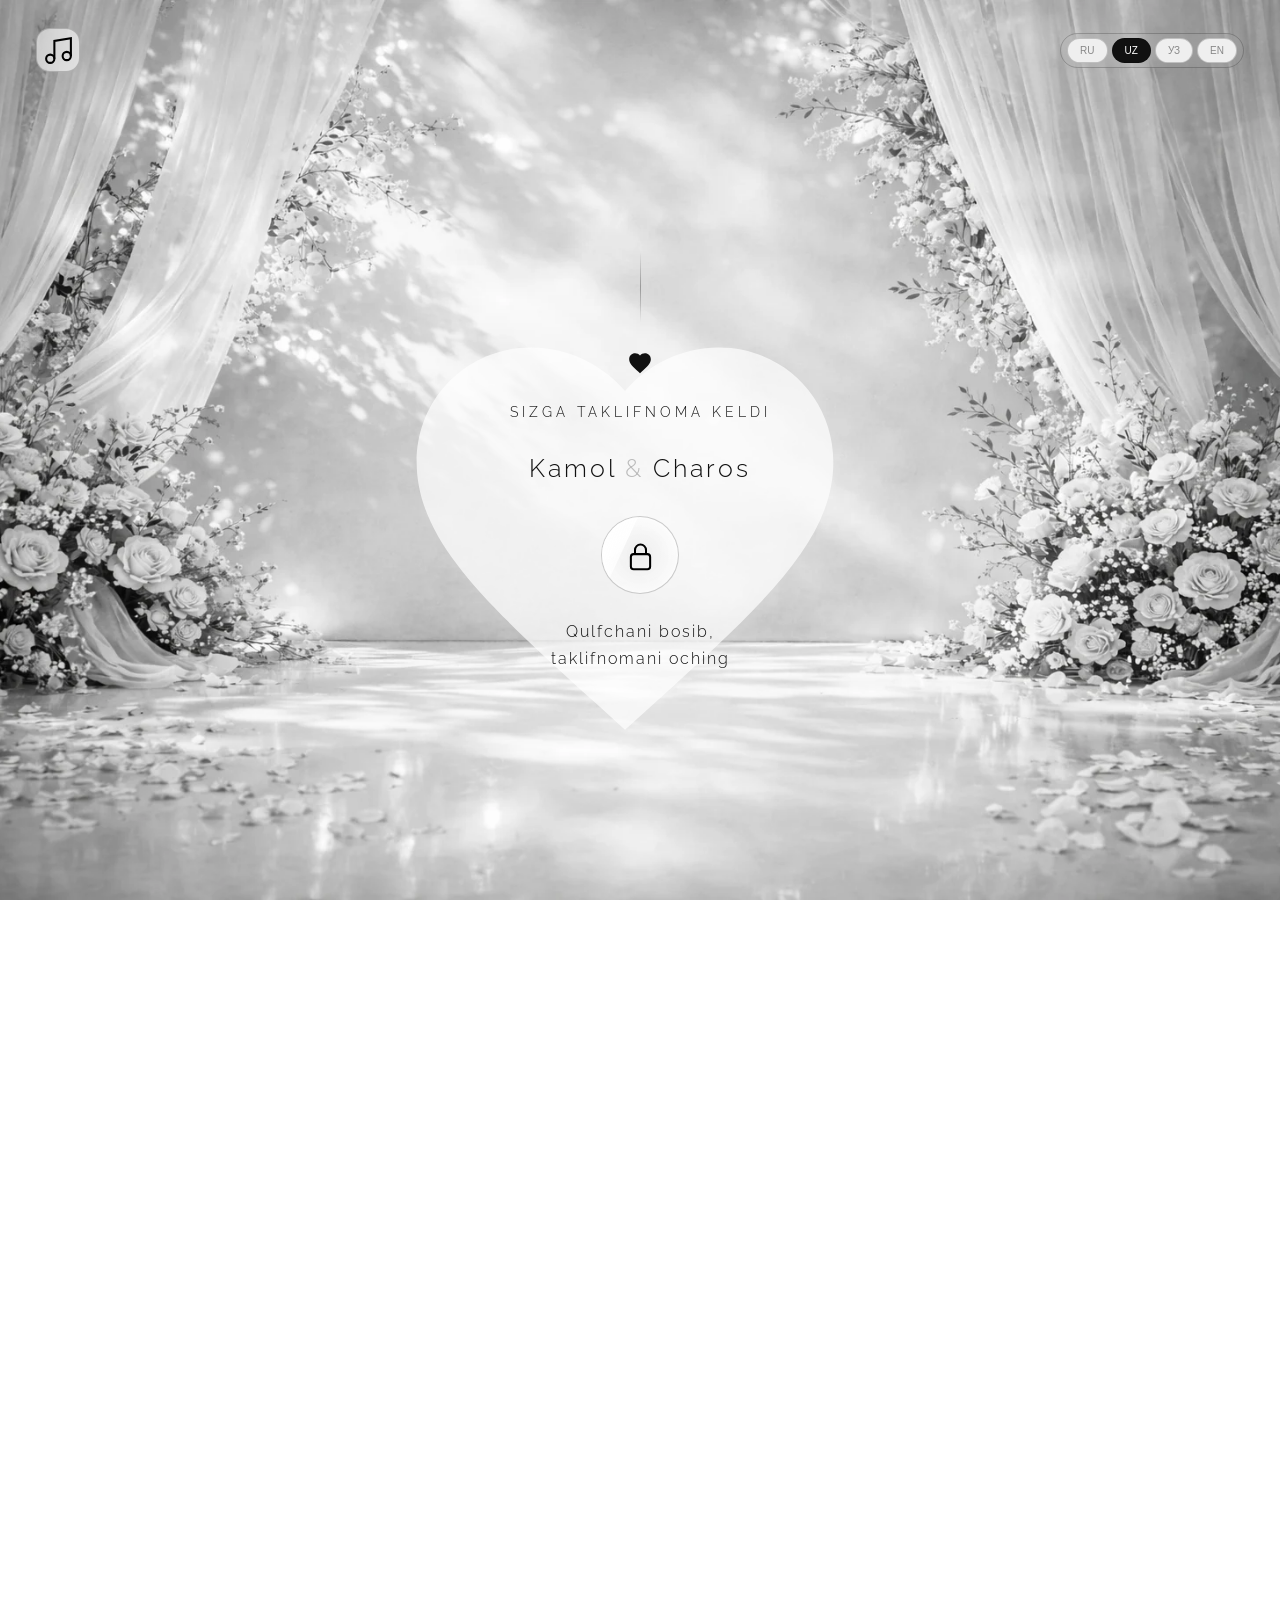
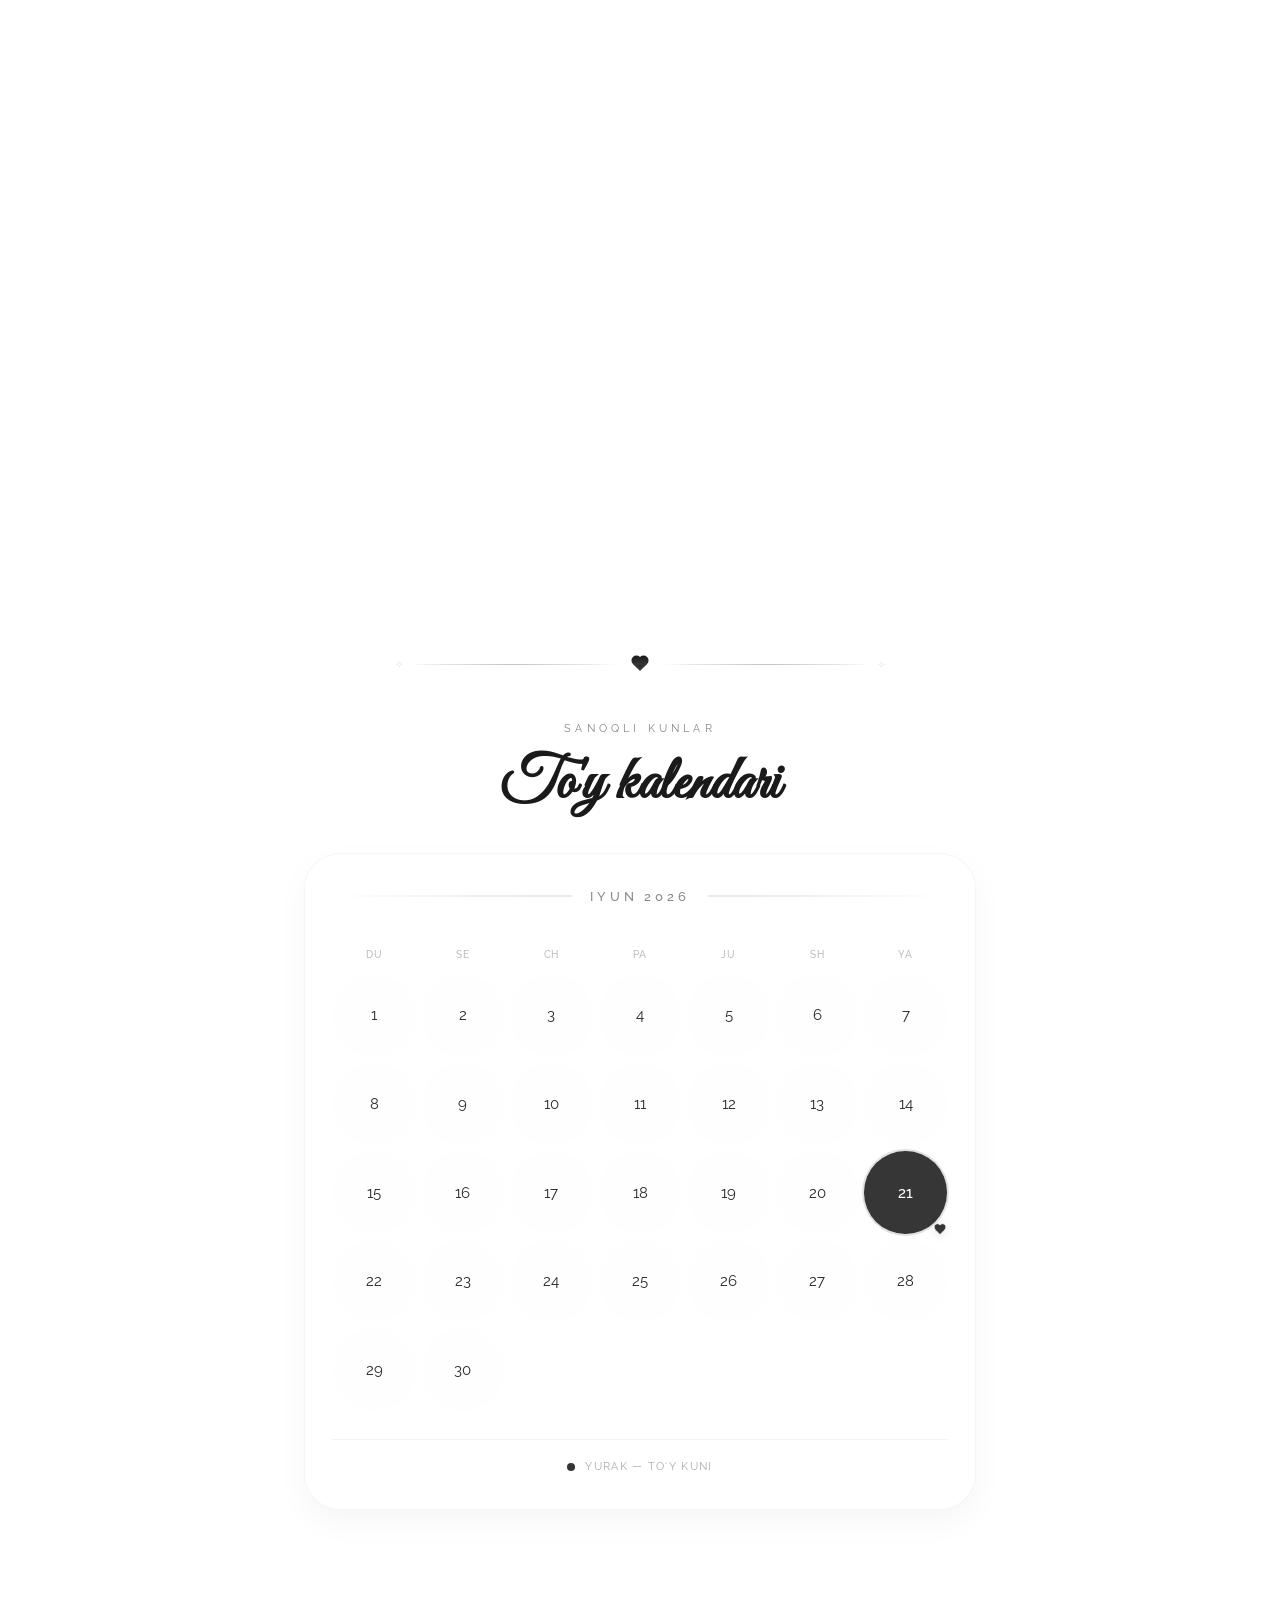
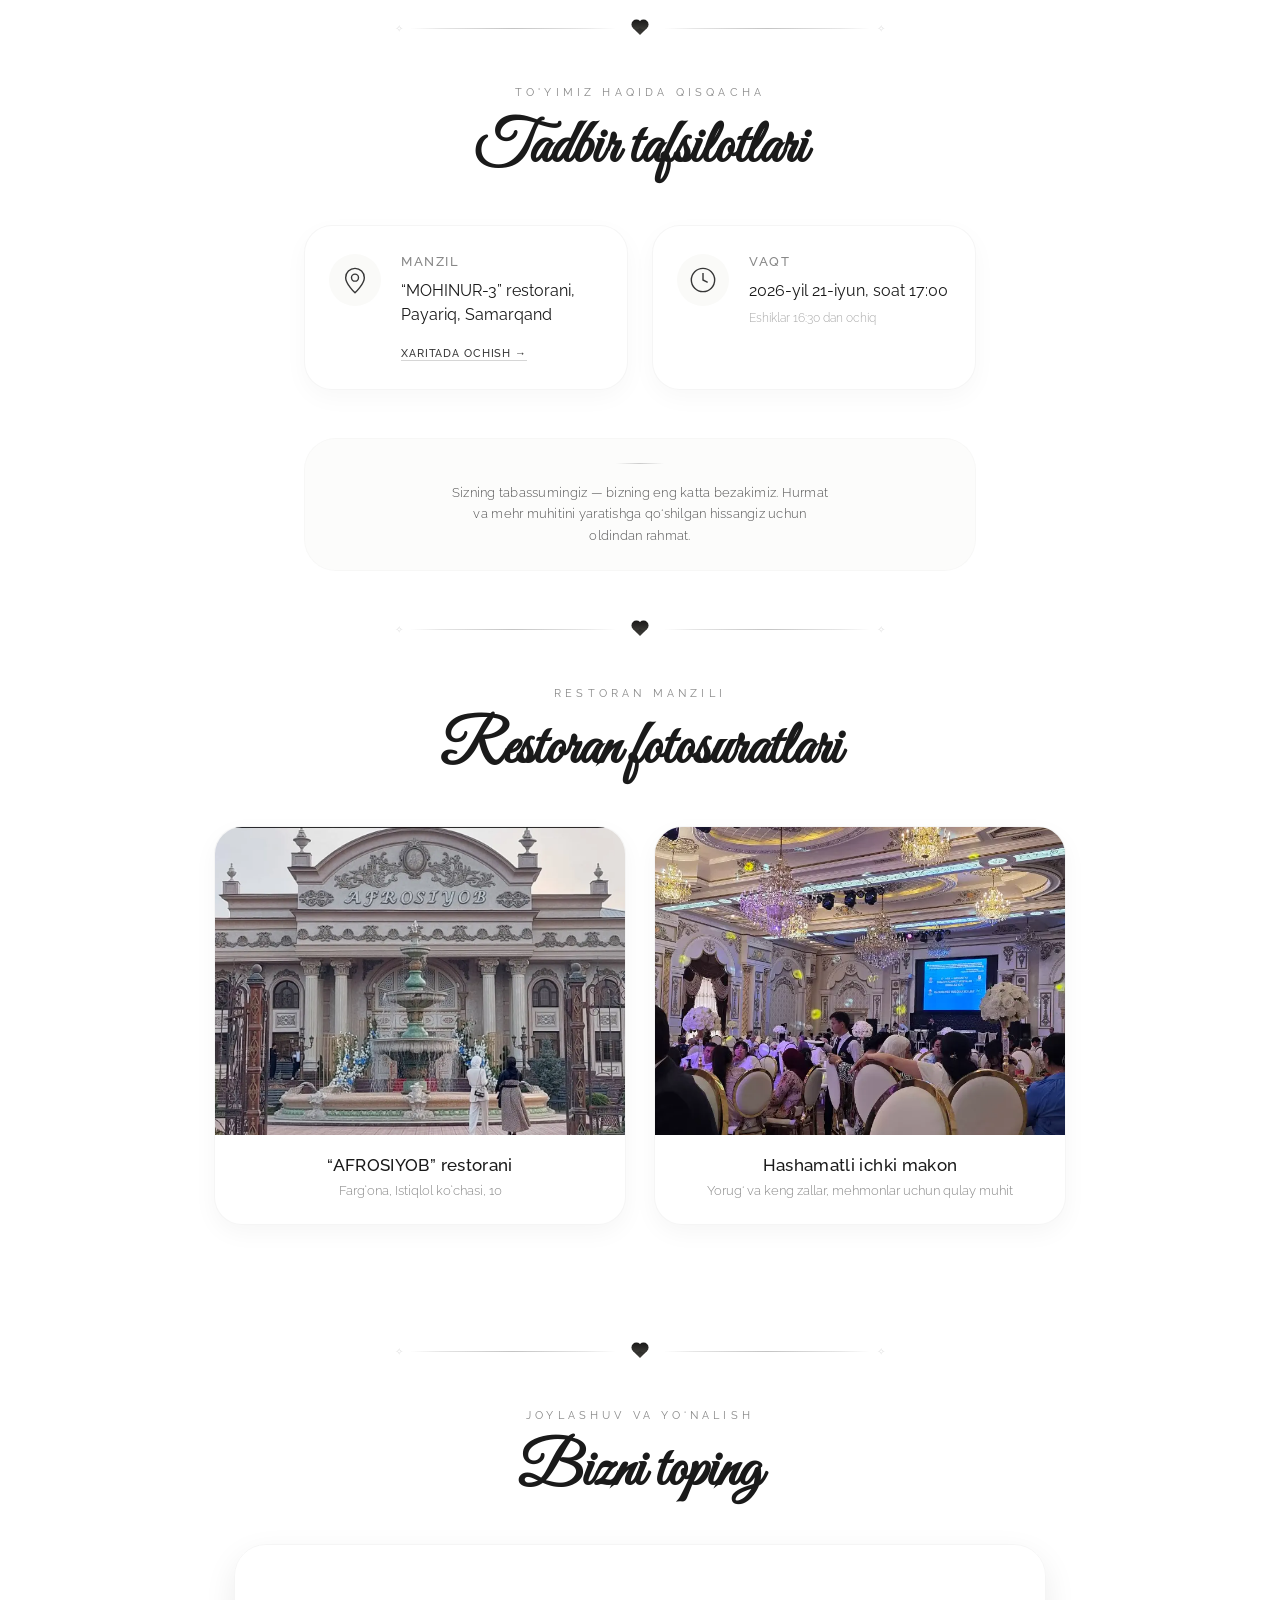
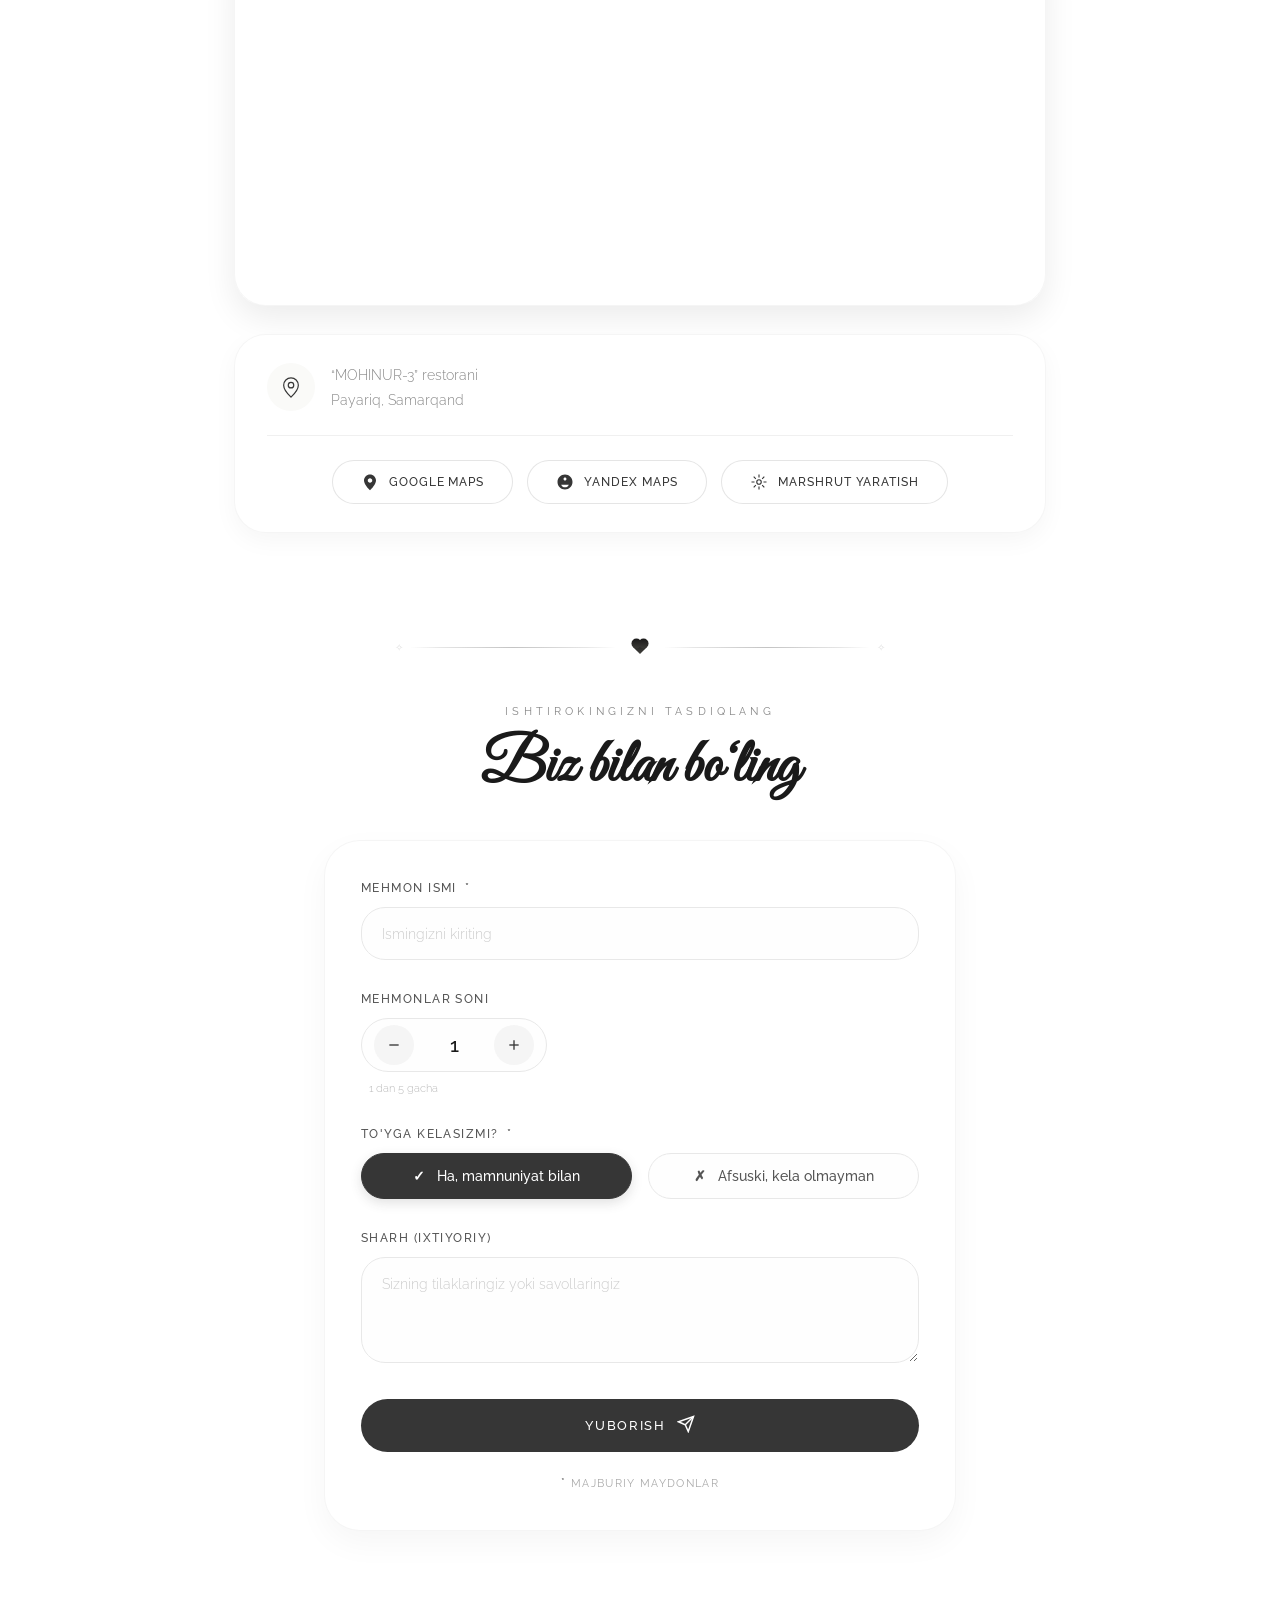
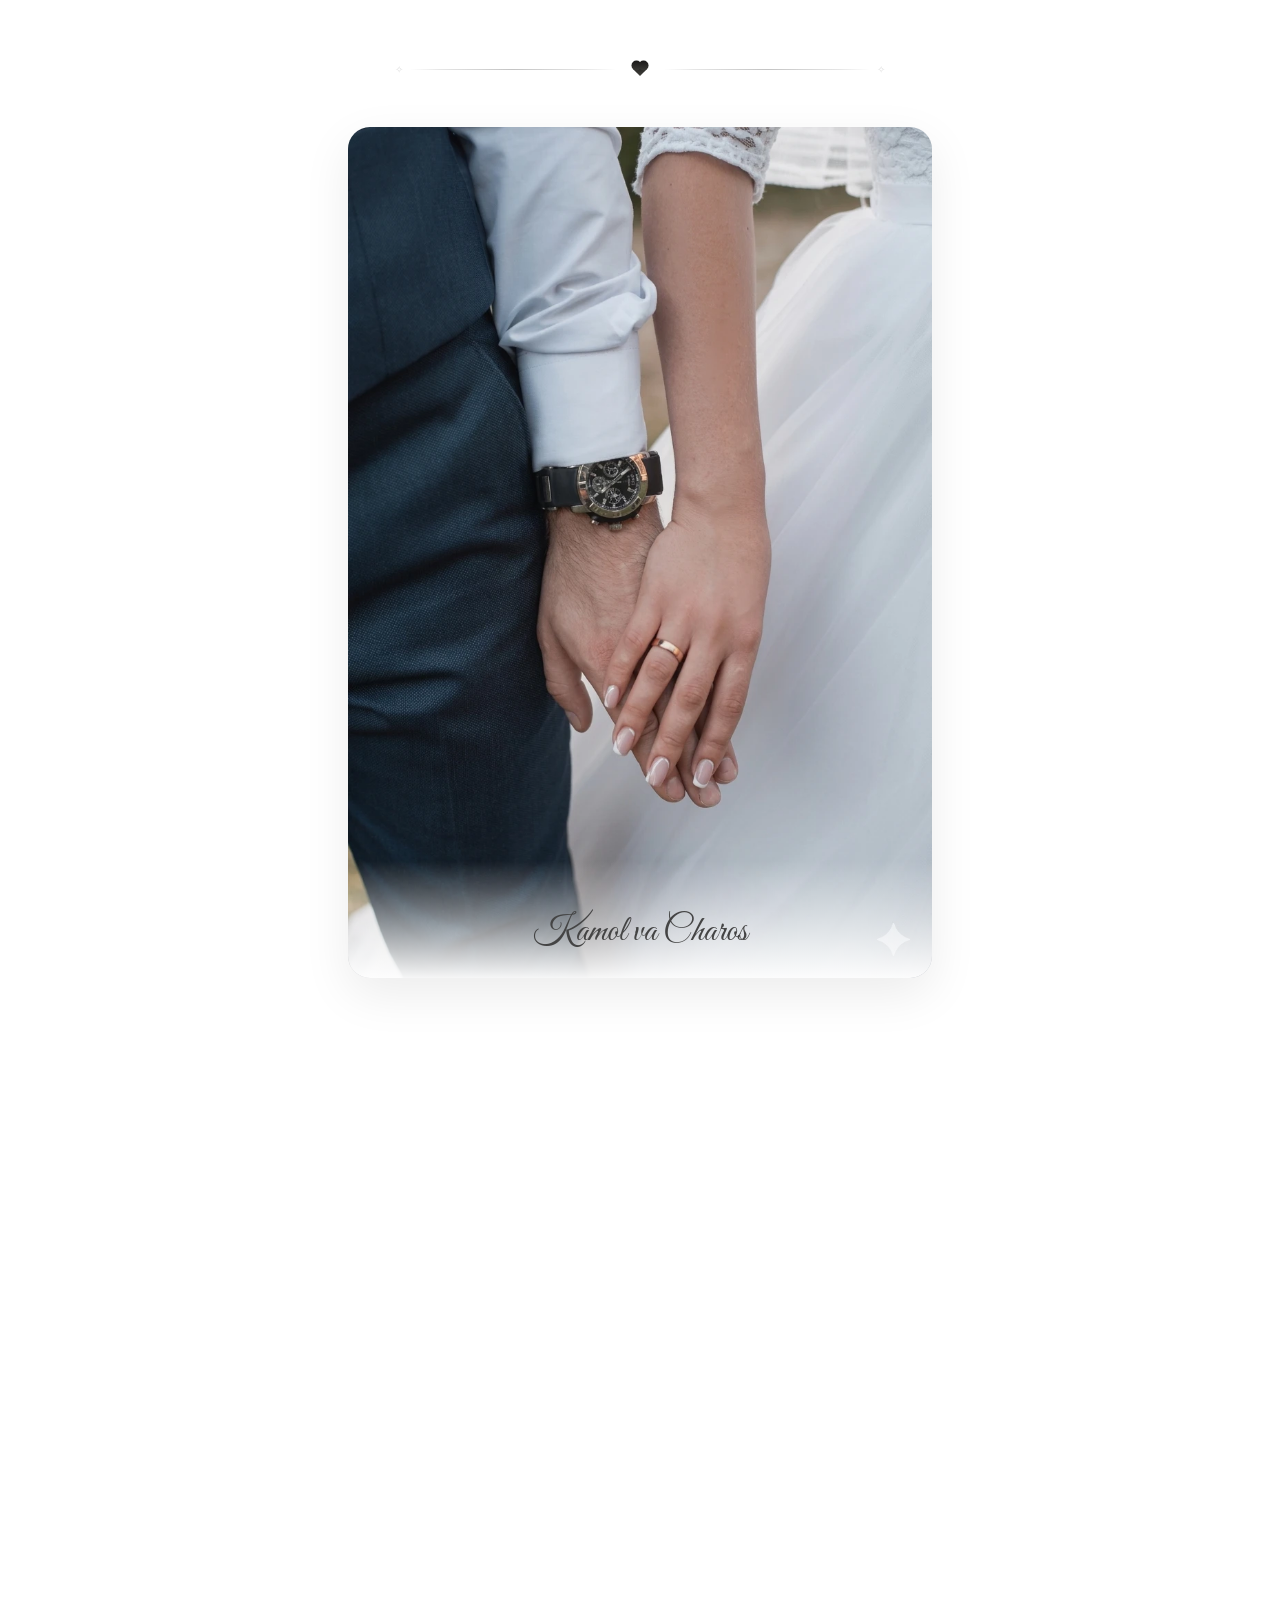
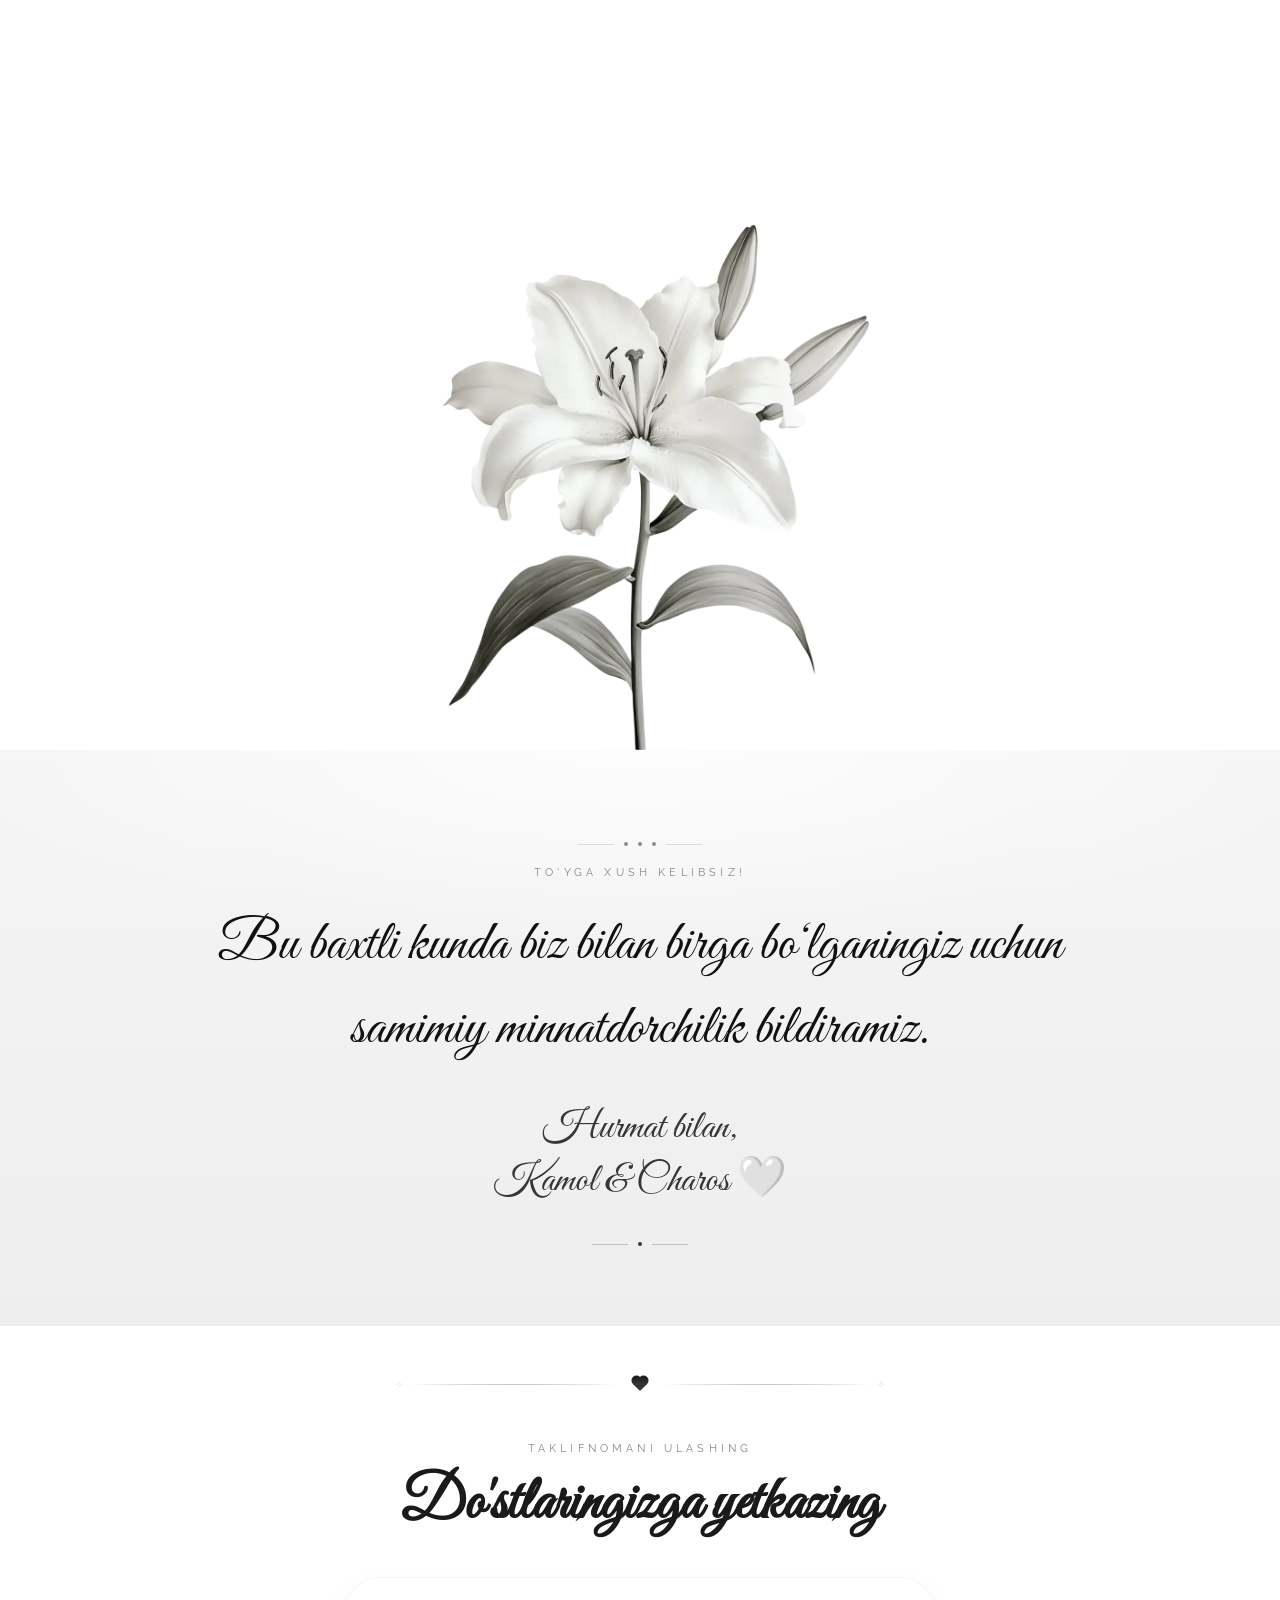
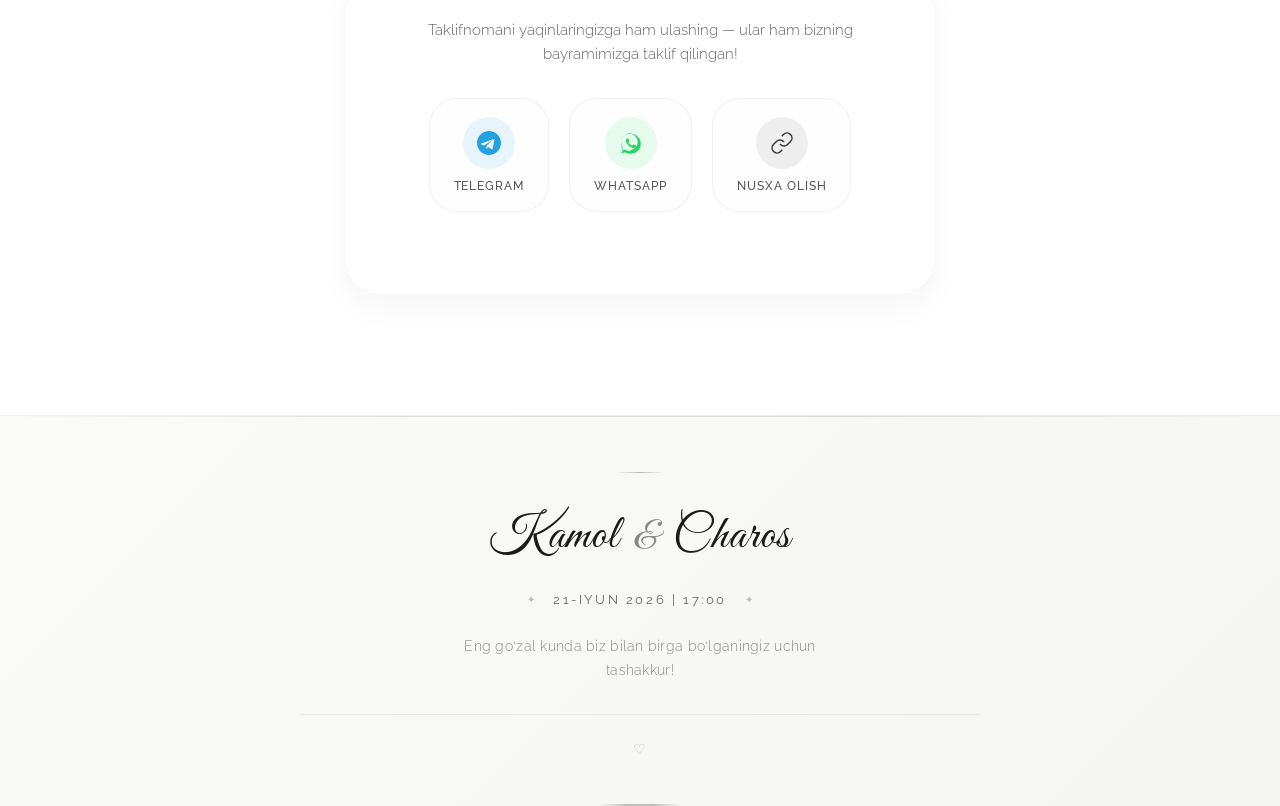
==== momento.uz/wedding/12/index.html @ 809de536 "first commit" ====
<!DOCTYPE html>
<html lang="uz">

<head>
    <meta charset="UTF-8">
    <meta name="viewport" content="width=device-width, initial-scale=1.0">
    <!-- Основные SEO мета-теги -->
    <meta name="description" content="Momento — цифровые приглашения для свадеб, дней рождения, юбилеев и особых событий. Уникальный дизайн, адаптивные шаблоны, поддержка 4 языков.">
    <meta name="keywords" content="цифровые приглашения, свадебные приглашения, день рождения, юбилей, онлайн приглашения">
    <meta name="author" content="Momento">
    <!-- Open Graph (Facebook, VK, Telegram и др.) -->
    <meta property="og:title" content="Kamol & Charos">
    <meta property="og:description" content="Sizning ishtirokingiz — biz uchun eng qadrli sovg‘a">
    <meta property="og:image" content="preview.webp">
    <meta property="og:type" content="website">
    <meta property="og:url" content="https://momento.uz/">
    <meta property="og:locale" content="ru_RU">
    <!-- основной язык страницы -->
    <!-- Альтернативные языки -->
    <meta property="og:locale:alternate" content="en_US">
    <meta property="og:locale:alternate" content="uz_Latn_UZ">
    <meta property="og:locale:alternate" content="uz_Cyrl_UZ">
    <!-- Twitter Card -->
    <meta name="twitter:card" content="summary_large_image">
    <meta name="twitter:title" content="Kamol & Charos">
    <meta name="twitter:description" content="Sizning ishtirokingiz — biz uchun eng qadrli sovg‘a">
    <meta name="twitter:image" content="preview.webp">
    <meta name="twitter:site" content="@Momento">
    <meta name="twitter:creator" content="@Momento">

    <title>Kamol & Charos</title>
    <link rel="icon" type="image/png" href="favicon.webp">

    <!-- PRECONNECT -->
    <link rel="preconnect" href="https://fonts.googleapis.com">
    <link rel="preconnect" href="https://fonts.gstatic.com" crossorigin>

    <!-- GOOGLE FONTS ASYNC -->
    <link href="https://fonts.googleapis.com/css2?family=Great+Vibes&family=Raleway:wght@200;300;400;500&display=swap" rel="stylesheet" media="print" onload="this.media='all'">

    <!-- CSS NON-BLOCKING -->

    <link rel="stylesheet" href="style.css">
</head>

<body class="overflowH">

    <video class="hero-video" id="heroVideo" autoplay muted loop playsinline>
    <source src="https://cdn.pixabay.com/video/2022/08/01/126184-735726284_large.mp4" type="video/mp4">
        <source src="https://dl.dropbox.com/scl/fi/aqup53mxqxord9wbpq5js/whitefabric-2.mp4?rlkey=4qlyyhyaiezk3vm13n6t2w2je&st=e4sdlfdb&raw=1" type="video/mp4">
</video>
    <div class="hero-overlay"></div>

    <div class="unlock-header">
        <button class="music-toggle" id="musicToggleUnlock">
            <svg viewBox="0 0 24 24" fill="none" stroke="currentColor" stroke-width="1.5">
                <path d="M9 18V5l12-2v13"/>
                <circle cx="6" cy="18" r="3"/>
                <circle cx="18" cy="16" r="3"/>
            </svg>
        </button>

        <div class="lang-switcher">
            <button class="lang-btn" data-lang="ru">RU</button>
            <button class="lang-btn" data-lang="uz">UZ</button>
            <button class="lang-btn" data-lang="uzk">УЗ</button>
            <button class="lang-btn" data-lang="en">EN</button>
        </div>
    </div>

    <div id="unlock-screen">

        <div class="unlock-center">

            <div class="vertical-line"></div>

            <div class="black-heart">
                <svg viewBox="0 0 24 24" fill="#111">
                <path d="M12 21.35l-1.45-1.32C5.4 15.36 2 12.28 2 8.5
                2 5.42 4.42 3 7.5 3c1.74 0 3.41.81
                4.5 2.09C13.09 3.81 14.76 3 16.5 3
                19.58 3 22 5.42 22 8.5c0 3.78-3.4
                6.86-8.55 11.54L12 21.35z"/>
            </svg>
            </div>

            <div class="unlock-title">SIZGA TAKLIFNOMA KELDI</div>

            <div class="unlock-names-minimal">
                Kamol <span class="amp-minimal">&</span> Charos
            </div>

            <button class="lock-btn" id="unlockBtn">
            <svg viewBox="0 0 24 24" fill="none" stroke="currentColor" stroke-width="1.5">
                <rect x="5" y="11" width="14" height="11" rx="2"/>
                <path d="M8 11V8c0-2.2 1.8-4 4-4s4 1.8 4 4v3"/>
            </svg>
        </button>

            <div class="unlock-instruction">
                Qulfchani bosib,
            </div>
            <div class="unlock1-instruction1" style="margin: -20px;">
                taklifnomani oching
            </div>

        </div>
    </div>

    <div class="hero">
        <div class="bokeh-canvas" id="bokehCanvas"></div>
        <div class="thread thread-1"></div>
        <div class="thread thread-2"></div>
        <div class="thread thread-3"></div>
        <div class="thread thread-4"></div>
        <div class="hero-inner">
            <span class="hero-eyebrow"><span class="heros1">To‘yga taklifnoma</span> <span>·</span> <span class="heros2">21-iyun 2026 | 17:00</span></span>
            <div class="hero-names">
                <em>Kamol</em>
                <span class="hero-amp">&amp;</span>
                <em>Charos</em>
            </div>
            <div class="hero-date-row">
                <span class="hero-date">Sizning ishtirokingiz — biz uchun eng qadrli sovg‘a</span>
            </div>
            <!-- Добавьте этот HTML-код после .hero-date-row -->
            <div class="luxury-timer-wrapper fade-in">
                <div class="timer-label">TO‘YGACHA QOLGAN VAQT</div>
                <div class="luxury-timer" id="countdownTimer">
                    <div class="timer-block">
                        <div class="timer-num" id="days">111</div>
                        <div class="timer-unit unit11">kun</div>
                    </div>
                    <div class="timer-sep">:</div>
                    <div class="timer-block">
                        <div class="timer-num" id="hours">03</div>
                        <div class="timer-unit unit22">soat</div>
                    </div>
                    <div class="timer-sep">:</div>
                    <div class="timer-block">
                        <div class="timer-num" id="minutes">56</div>
                        <div class="timer-unit unit33">daqiqa</div>
                    </div>
                    <div class="timer-sep">:</div>
                    <div class="timer-block">
                        <div class="timer-num" id="seconds">09</div>
                        <div class="timer-unit unit44">soniya</div>
                    </div>
                </div>
            </div>
        </div>
        <div class="scroll-hint">
            <svg width="14" height="14" viewBox="0 0 14 14" fill="none">
            <path d="M7 2v10M3 8l4 4 4-4" stroke="currentColor" stroke-width="1.3" stroke-linecap="round" stroke-linejoin="round"/>
        </svg>
            <span class="scroll11">Pastga aylantirin</span>
        </div>
    </div>

    <div class="section" id="section11" style="padding-top:0;">
        <div class="divider fade-in">
            <div class="dv-line"></div>
            <div class="dv-dot"></div>
            <div class="dv-gem"></div>
            <div class="dv-dot"></div>
            <div class="dv-line"></div>
        </div>
        <div class="fade-in">
            <img src="bg2.webp" alt="fabric" style="width:100%;max-width:100%;display:block;margin:0 auto 28px;border-radius:12px;">
            <span class="tag tag11">Hurmatli mehmonlar</span>
            <div class="quote">
                <p class="quote11">Biz uchun aziz bo‘lgan ushbu kunni siz bilan birga nishonlashni istaymiz. Quvonchimizga sherik bo‘lishingizdan mamnun bo‘lamiz.</p>
            </div>
        </div>
    </div>


    <section class="calendar-section fade-in">
        <div class="divider fade-in">
            <div class="dv-line"></div>
            <div class="dv-gem"></div>
            <div class="dv-line"></div>
        </div>
        <div class="fade-in">
            <span class="tag cal11">SANOQLI KUNLAR</span>
            <h2 class="sec-title cal22">To'y kalendari</h2>
        </div>

        <div class="calendar-wrapper fade-in">
            <div class="calendar-month">
                <span class="month-name cal33">IYUN 2026</span>
                <div class="month-decoration"></div>
            </div>

            <div class="calendar-grid">
                <!-- Hafta kunlari -->
                <div class="calendar-weekday cale1">Du</div>
                <div class="calendar-weekday cale2">Se</div>
                <div class="calendar-weekday cale3">Ch</div>
                <div class="calendar-weekday cale4">Pa</div>
                <div class="calendar-weekday cale5">Ju</div>
                <div class="calendar-weekday cale6">Sh</div>
                <div class="calendar-weekday cale7">Ya</div>

                <div class="calendar-day">1</div>
                <div class="calendar-day">2</div>
                <div class="calendar-day">3</div>
                <div class="calendar-day">4</div>
                <div class="calendar-day">5</div>
                <div class="calendar-day">6</div>
                <div class="calendar-day">7</div>
                <div class="calendar-day">8</div>
                <div class="calendar-day">9</div>
                <div class="calendar-day">10</div>
                <div class="calendar-day">11</div>
                <div class="calendar-day">12</div>
                <div class="calendar-day">13</div>
                <div class="calendar-day">14</div>
                <div class="calendar-day">15</div>
                <div class="calendar-day">16</div>
                <div class="calendar-day">17</div>
                <div class="calendar-day">18</div>
                <div class="calendar-day">19</div>
                <div class="calendar-day">20</div>
                <!-- 21 - TO‘Y KUNI, yurak animatsiyasi -->
                <div class="calendar-day wedding-day">
                    21
                    <div class="heart-pulse">
                        <svg viewBox="0 0 24 24" fill="none" stroke="currentColor" stroke-width="1.2">
                        <path d="M12 21.35l-1.45-1.32C5.4 15.36 2 12.28 2 8.5 2 5.42 4.42 3 7.5 3c1.74 0 3.41.81 4.5 2.09C13.09 3.81 14.76 3 16.5 3 19.58 3 22 5.42 22 8.5c0 3.78-3.4 6.86-8.55 11.54L12 21.35z"/>
                    </svg>
                    </div>
                </div>
                <div class="calendar-day">22</div>
                <div class="calendar-day">23</div>
                <div class="calendar-day">24</div>
                <div class="calendar-day">25</div>
                <div class="calendar-day">26</div>
                <div class="calendar-day">27</div>
                <div class="calendar-day">28</div>
                <div class="calendar-day">29</div>
                <div class="calendar-day">30</div>
            </div>

            <div class="calendar-note">
                <span class="note-dot"></span>
                <span class="note-text notetext1">yurak — to‘y kuni</span>
            </div>
        </div>
    </section>


    <section class="section details-section fade-in" style="margin-top: 40px;">
        <div class="divider fade-in">
            <div class="dv-line"></div>
            <div class="dv-gem"></div>
            <div class="dv-line"></div>
        </div>
        <div class="fade-in">
            <span class="tag detcd1" data-lang-tag>To'yimiz haqida qisqacha</span>
            <h2 class="sec-title detcd2">Tadbir tafsilotlari</h2>
        </div>

        <div class="details-grid fade-in">
            <!-- Manzil -->
            <div class="detail-card">
                <div class="detail-icon">
                    <svg width="28" height="28" viewBox="0 0 24 24" fill="none" stroke="currentColor" stroke-width="1.2" stroke-linecap="round" stroke-linejoin="round">
                    <path d="M12 2c-4.4 0-8 3.6-8 8 0 5.4 8 13 8 13s8-7.6 8-13c0-4.4-3.6-8-8-8z"/>
                    <circle cx="12" cy="10" r="3"/>
                </svg>
                </div>
                <div class="detail-content">
                    <h3 class="detail-title detcd3">Manzil</h3>
                    <p class="detail-text detcd4">“MOHINUR-3” restorani, Payariq, Samarqand</p>
                    <a href="https://maps.app.goo.gl/nKrDkTeNg6EaMfSt6" target="_blank" class="detail-link detcd5">Xaritada ochish →</a>
                </div>
            </div>

            <!-- Vaqt -->
            <div class="detail-card">
                <div class="detail-icon">
                    <svg width="28" height="28" viewBox="0 0 24 24" fill="none" stroke="currentColor" stroke-width="1.2">
                    <circle cx="12" cy="12" r="10"/>
                    <polyline points="12 6 12 12 16 14"/>
                </svg>
                </div>
                <div class="detail-content">
                    <h3 class="detail-title detcd6">Vaqt</h3>
                    <p class="detail-text detcd7">2026-yil 21-iyun, soat 17:00</p>
                    <p class="detail-note detcd8">Eshiklar 16:30 dan ochiq</p>
                </div>
            </div>
        </div>

        <!-- Qo'shimcha eslatma (ixtiyoriy) -->
        <div class="details-footnote fade-in">
            <div class="ornament-line"></div>
            <p class="detcd14">Sizning tabassumingiz — bizning eng katta bezakimiz. Hurmat va mehr muhitini yaratishga qo‘shilgan hissangiz uchun oldindan rahmat.</p>
        </div>
    </section>

    <section class="gallery-section fade-in">
        <div class="divider fade-in">
            <div class="dv-line"></div>
            <div class="dv-gem"></div>
            <div class="dv-line"></div>
        </div>
        <div class="fade-in">
            <span class="tag galler1">RESTORAN MANZILI</span>
            <h2 class="sec-title galler2">Restoran fotosuratlari</h2>
        </div>

        <div class="gallery-grid fade-in">
            <!-- Tashqi ko'rinish -->
            <div class="gallery-card exterior">
                <div class="gallery-image">
                    <img src="a.webp" alt="Restoran tashqi ko'rinishi">
                    <div class="gallery-overlay">
                        <span class="gallery-label galler3">Tashqi ko'rinish</span>
                        <div class="gallery-icon">
                            <svg width="24" height="24" viewBox="0 0 24 24" fill="none" stroke="currentColor" stroke-width="1.2">
                            <path d="M1 12s4-8 11-8 11 8 11 8-4 8-11 8-11-8-11-8z"/>
                            <circle cx="12" cy="12" r="3"/>
                        </svg>
                        </div>
                    </div>
                </div>
                <div class="gallery-caption">
                    <h4 class="galler4">“AFROSIYOB” restorani</h4>
                    <p class="galler5">Fargʻona, Istiqlol koʻchasi, 10</p>
                </div>
            </div>

            <!-- Ichki makon -->
            <div class="gallery-card interior">
                <div class="gallery-image">
                    <img src="c.webp" alt="Restoran ichki makoni">
                    <div class="gallery-overlay">
                        <span class="gallery-label galler6">Ichki makon</span>
                        <div class="gallery-icon">
                            <svg width="24" height="24" viewBox="0 0 24 24" fill="none" stroke="currentColor" stroke-width="1.2">
                            <rect x="3" y="3" width="18" height="18" rx="2"/>
                            <line x1="9" y1="3" x2="9" y2="21"/>
                            <line x1="15" y1="3" x2="15" y2="21"/>
                        </svg>
                        </div>
                    </div>
                </div>
                <div class="gallery-caption">
                    <h4 class="galler7">Hashamatli ichki makon</h4>
                    <p class="galler8">Yorug‘ va keng zallar, mehmonlar uchun qulay muhit</p>
                </div>
            </div>
        </div>
    </section>


    <section class="location-section fade-in">
        <div class="divider fade-in">
            <div class="dv-line"></div>
            <div class="dv-gem"></div>
            <div class="dv-line"></div>
        </div>
        <div class="fade-in">
            <span class="tag locat1">JOYLASHUV VA YO‘NALISH</span>
            <h2 class="sec-title locat2">Bizni toping</h2>
        </div>

        <!-- Google Maps iframe -->
        <div class="map-container fade-in">
            <iframe style="border:0; width: 100%;" src="https://maps.google.com/maps?q=MOHINUR-3%20restorani%20Payariq%20Samarqand&t=&z=15&ie=UTF8&iwloc=&output=embed"
                height="360" allowfullscreen="" loading="lazy" referrerpolicy="no-referrer-when-downgrade"></iframe>
        </div>

        <!-- Manzil va tugmalar -->
        <div class="location-info fade-in">
            <div class="address-card">
                <div class="address-icon">
                    <svg width="22" height="22" viewBox="0 0 24 24" fill="none" stroke="currentColor" stroke-width="1.3">
                    <path d="M12 2c-4.4 0-8 3.6-8 8 0 5.4 8 13 8 13s8-7.6 8-13c0-4.4-3.6-8-8-8z"/>
                    <circle cx="12" cy="10" r="3"/>
                </svg>
                </div>
                <div class="address-text">
                    <strong><span class="locat3">“MOHINUR-3” restorani</span></strong>
                    <span class="locat4">Payariq, Samarqand</span>
                </div>
            </div>

            <div class="button-group">
                <a href="https://maps.app.goo.gl/nKrDkTeNg6EaMfSt6" target="_blank" class="map-btn google-btn">
                <svg width="18" height="18" viewBox="0 0 24 24" fill="currentColor">
                    <path d="M12 2C7.58 2 4 5.58 4 10c0 4.42 5.58 11 8 13 2.42-2 8-8.58 8-13 0-4.42-3.58-8-8-8zm0 11c-1.66 0-3-1.34-3-3s1.34-3 3-3 3 1.34 3 3-1.34 3-3 3z"/>
                </svg>
                Google Maps
            </a>
                <a href="https://maps.app.goo.gl/nKrDkTeNg6EaMfSt6" target="_blank" class="map-btn yandex-btn">
                <svg width="18" height="18" viewBox="0 0 24 24" fill="currentColor">
                    <path d="M12 2C6.48 2 2 6.48 2 12s4.48 10 10 10 10-4.48 10-10S17.52 2 12 2zm0 4c1.1 0 2 .9 2 2s-.9 2-2 2-2-.9-2-2 .9-2 2-2zm0 13c-2.33 0-4.31-1.46-5.11-3.5h10.22c-.8 2.04-2.78 3.5-5.11 3.5z"/>
                </svg>
                Yandex Maps
            </a>
                <a href="https://maps.app.goo.gl/nKrDkTeNg6EaMfSt6" target="_blank" class="map-btn route-btn">
                <svg width="18" height="18" viewBox="0 0 24 24" fill="none" stroke="currentColor" stroke-width="1.5">
                    <path d="M12 2v4M12 18v4M4.93 4.93l2.83 2.83M16.24 16.24l2.83 2.83M2 12h4M18 12h4M4.93 19.07l2.83-2.83M16.24 7.76l2.83-2.83"/>
                    <circle cx="12" cy="12" r="3"/>
                </svg>
                <span class="locat5">Marshrut yaratish</span>
            </a>
            </div>
        </div>
    </section>

    <section class="rsvp-section fade-in">
        <div class="divider fade-in">
            <div class="dv-line"></div>
            <div class="dv-gem"></div>
            <div class="dv-line"></div>
        </div>
        <div class="fade-in">
            <span class="tag">ISHTIROKINGIZNI TASDIQLANG</span>
            <h2 class="sec-title">Biz bilan bo‘ling</h2>
        </div>

        <div class="rsvp-container fade-in">
            <form id="rsvpForm" class="rsvp-form">
                <!-- Mehmon ismi -->
                <div class="form-group">
                    <label class="form-label">
                    <span class="label-text">Mehmon ismi</span>
                    <span class="label-required">*</span>
                </label>
                    <input type="text" class="form-input" placeholder="Ismingizni kiriting" required>
                    <div class="input-focus"></div>
                </div>

                <!-- Mehmonlar soni -->
                <div class="form-group">
                    <label class="form-label">
                    <span class="label-text">Mehmonlar soni</span>
                </label>
                    <div class="guest-selector">
                        <button type="button" class="guest-minus" aria-label="Kamaytirish">
                        <svg width="16" height="16" viewBox="0 0 24 24" fill="none" stroke="currentColor" stroke-width="2">
                            <line x1="5" y1="12" x2="19" y2="12"/>
                        </svg>
                    </button>
                        <span class="guest-count">1</span>
                        <button type="button" class="guest-plus" aria-label="Oshirish">
                        <svg width="16" height="16" viewBox="0 0 24 24" fill="none" stroke="currentColor" stroke-width="2">
                            <line x1="12" y1="5" x2="12" y2="19"/>
                            <line x1="5" y1="12" x2="19" y2="12"/>
                        </svg>
                    </button>
                    </div>
                    <div class="guest-hint guest11">1 dan 5 gacha</div>
                </div>

                <!-- To'yga kelasizmi? -->
                <div class="form-group">
                    <label class="form-label">
                    <span class="label-text">To'yga kelasizmi?</span>
                    <span class="label-required">*</span>
                </label>
                    <div class="radio-group">
                        <label class="radio-card">
                        <input type="radio" name="attendance" value="yes" checked>
                        <span class="radio-content">
                            <span class="radio-icon">✓</span>
                            <span class="radio-text">Ha, mamnuniyat bilan</span>
                        </span>
                    </label>
                        <label class="radio-card">
                        <input type="radio" name="attendance" value="no">
                        <span class="radio-content">
                            <span class="radio-icon">✗</span>
                            <span class="radio-text">Afsuski, kela olmayman</span>
                        </span>
                    </label>
                    </div>
                </div>

                <!-- Sharh (ixtiyoriy) -->
                <div class="form-group">
                    <label class="form-label">
                    <span class="label-text">Sharh (ixtiyoriy)</span>
                </label>
                    <textarea class="form-textarea" rows="3" placeholder="Sizning tilaklaringiz yoki savollaringiz"></textarea>
                    <div class="input-focus"></div>
                </div>

                <!-- Yuborish tugmasi -->
                <button type="submit" class="submit-btn">
                <span class="btn-text">Yuborish</span>
                <span class="btn-icon">
                    <svg width="18" height="18" viewBox="0 0 24 24" fill="none" stroke="currentColor" stroke-width="2">
                        <line x1="22" y1="2" x2="11" y2="13"/>
                        <polygon points="22 2 15 22 11 13 2 9 22 2"/>
                    </svg>
                </span>
            </button>

                <div class="form-note">
                    <span class="note-asterisk">*</span>
                    <span class="note-text">Majburiy maydonlar</span>
                </div>
            </form>

            <!-- Toast xabari -->
            <div id="toastMessage" class="toast-message">
                <svg width="20" height="20" viewBox="0 0 24 24" fill="none" stroke="currentColor" stroke-width="2">
                <polyline points="20 6 9 17 4 12"/>
            </svg>
                <span>Rahmat! Javobingiz muvaffaqiyatli saqlandi</span>
            </div>
        </div>
    </section>

    <div class="couple-wrap fade-in">
        <div class="divider">
            <div class="dv-line"></div>
            <div class="dv-gem"></div>
            <div class="dv-line"></div>
        </div>
        <div class="couple-photo">
            <img src="bg3.webp" alt="Kamol va Charos">
            <div class="couple-cap">
                <p>Kamol va Charos</p>
            </div>
        </div>
    </div>

    <div class="section">
        <div class="divider fade-in">
            <div class="dv-line"></div>
            <div class="dv-gem"></div>
            <div class="dv-line"></div>
        </div>
        <div class="fade-in">
            <span class="tag gift11">Sovg‘alar</span>
            <h2 class="sec-title gift22">Mehmonlarga iltimoslar</h2>
            <div class="gift-card-single">
                <p class="gift-text gift33">Biz uchun eng muhimi — sizning to‘y oqshomida yonimizda bo‘lishingiz. E’tiboringiz va ishtirokingizni chin qalbdan qadrlaymiz!</p>
                <p class="gift-text gift44">Agar bizni yanada xursand qilmoqchi bo‘lsangiz, yosh oilamizga ko‘rsatgan e’tiboringizni konvert shaklida bildirsangiz, bundan benihoya mamnun bo‘lamiz.</p><br>
                <p class="gift-text gift55">Hurmatli mehmonlar!</p>
                <p class="gift-text gift66">Raqs vaqtida pul qistirmasligingizni iltimos qilamiz. Sizning samimiy tabassumingiz va ezgu tilaklaringiz biz uchun eng qimmatli hadyadir.</p>
                <br>
                <p class="gift-text gift77">Bayramimiz uchun maxsus Telegram guruhi tashkil etilgan. U yerda qo‘shimcha ma’lumotlar bilan tanishishingiz hamda to‘y kunidagi quvonchli lahzalarni foto va videolar orqali ulashishingiz mumkin.</p>
                <div style="margin-top:28px;display:flex;justify-content:center;">
                    <a href="https://t.me/momento_uz" target="_blank" style="display:inline-flex;align-items:center;gap:10px;background:#363636;color:#fff;font-family:'Raleway',sans-serif;font-size:12px;font-weight:400;letter-spacing:.2em;text-transform:uppercase;padding:14px 36px;border-radius:40px;text-decoration:none;box-shadow:0 4px 16px rgba(0,0,0,.15);"
                        onmouseover="this.style.background='#111'" onmouseout="this.style.background='#363636'">
                    <svg width="18" height="18" viewBox="0 0 24 24" fill="currentColor"><path d="M12 0C5.373 0 0 5.373 0 12s5.373 12 12 12 12-5.373 12-12S18.627 0 12 0zm5.562 8.248-2.016 9.502c-.148.659-.543.819-1.101.51l-3.045-2.24-1.469 1.414c-.163.163-.299.299-.612.299l.219-3.098 5.638-5.094c.246-.218-.053-.339-.381-.121L7.232 14.49 4.23 13.566c-.65-.204-.663-.65.136-.963l10.879-4.193c.541-.196 1.015.132.317.838z"/></svg>
                    <span class="gift88">Telegramga o‘tish</span>
                </a>
                </div>
            </div>
        </div>
    </div>

    <div class="section fade-in" style="margin-top:48px;">
        <img src="bg4.webp" alt="flower" style="width:100%;display:block;border-radius:18px;">
    </div>

    <div class="closing fade-in">
        <div class="or-row">
            <div class="or-line"></div>
            <div class="or-dot"></div>
            <div class="or-dot"></div>
            <div class="or-dot"></div>
            <div class="or-line"></div>
        </div>
        <span class="closing-tag clos11">To‘yga xush kelibsiz!</span>
        <p class="closing-text"><span class="clos22">Bu baxtli kunda biz bilan birga bo‘lganingiz uchun</span><br><span class="clos33">samimiy minnatdorchilik bildiramiz.</span></p>
        <div class="closing-sig"><span class="clos44">Hurmat bilan,</span> <br>Kamol & Charos 🤍</div>
        <div class="or-row" style="margin-top:36px;">
            <div class="or-line"></div>
            <div class="or-dot"></div>
            <div class="or-line"></div>
        </div>
    </div>

    <section class="share-section fade-in">
        <div class="divider fade-in">
            <div class="dv-line"></div>
            <div class="dv-gem"></div>
            <div class="dv-line"></div>
        </div>
        <div class="fade-in">
            <span class="tag share11">TAKLIFNOMANI ULASHING</span>
            <h2 class="sec-title share22">Do'stlaringizga yetkazing</h2>
        </div>

        <div class="share-container fade-in">
            <p class="share-text share33">Taklifnomani yaqinlaringizga ham ulashing — ular ham bizning bayramimizga taklif qilingan!</p>

            <div class="share-buttons">
                <!-- Telegram -->
                <a href="#" class="share-btn telegram-btn" id="telegramShare">
                    <div class="share-icon">
                        <svg width="24" height="24" viewBox="0 0 24 24" fill="currentColor">
                        <path d="M12 0C5.373 0 0 5.373 0 12s5.373 12 12 12 12-5.373 12-12S18.627 0 12 0zm5.562 8.248l-2.016 9.502c-.148.659-.543.819-1.101.51l-3.045-2.24-1.469 1.414c-.163.163-.299.299-.612.299l.219-3.098 5.638-5.094c.246-.218-.053-.339-.381-.121L7.232 14.49 4.23 13.566c-.65-.204-.663-.65.136-.963l10.879-4.193c.541-.196 1.015.132.317.838z"/>
                    </svg>
                    </div>
                    <span class="share-name">Telegram</span>
                </a>

                <!-- WhatsApp -->
                <a href="#" class="share-btn whatsapp-btn" id="whatsappShare">
                    <div class="share-icon">
                        <svg width="24" height="24" viewBox="0 0 24 24" fill="currentColor">
                        <path d="M12.031 2C6.5 2 2.03 6.47 2.03 12c0 2.48.9 4.74 2.37 6.46L2 22.5l4.2-1.23c1.65.94 3.56 1.48 5.57 1.48 5.53 0 10-4.47 10-10 0-5.53-4.47-10-10-10zm0 18.25c-2.02 0-3.88-.58-5.45-1.57l-.38-.22-2.84.83.87-2.68-.26-.36c-1.12-1.5-1.78-3.3-1.78-5.23 0-4.55 3.7-8.25 8.25-8.25 4.55 0 8.25 3.7 8.25 8.25 0 4.55-3.7 8.25-8.25 8.25zm4.52-6.03c-.25-.12-1.47-.73-1.7-.81-.23-.08-.4-.12-.57.12-.17.24-.66.81-.81.98-.15.17-.3.19-.55.07-.25-.12-1.05-.39-2-1.23-.74-.66-1.24-1.47-1.38-1.72-.15-.25-.02-.38.11-.51.11-.11.25-.29.38-.44.13-.15.17-.25.26-.42.09-.17.05-.32-.02-.45-.08-.13-.57-1.38-.78-1.89-.21-.51-.42-.44-.57-.44-.15 0-.32-.02-.49-.02s-.45.06-.68.31c-.23.25-.88.86-.88 2.1s.9 2.44 1.03 2.61c.13.17 1.77 2.71 4.29 3.8 2.52 1.09 2.52.73 2.98.68.45-.05 1.47-.6 1.68-1.18.21-.58.21-1.08.15-1.18-.07-.1-.23-.16-.48-.28z"/>
                    </svg>
                    </div>
                    <span class="share-name">WhatsApp</span>
                </a>

                <!-- Copy Link -->
                <button class="share-btn copy-btn" id="copyLinkBtn">
                <span class="share-icon">
                    <svg width="24" height="24" viewBox="0 0 24 24" fill="none" stroke="currentColor" stroke-width="1.5">
                        <path d="M10 13a5 5 0 0 0 7.54.54l3-3a5 5 0 0 0-7.07-7.07l-1.72 1.71"/>
                        <path d="M14 11a5 5 0 0 0-7.54-.54l-3 3a5 5 0 0 0 7.07 7.07l1.71-1.71"/>
                    </svg>
                </span>
                <span class="share-name share44">Nusxa olish</span>
            </button>
            </div>

            <div class="share-note" id="copyNote">
                <span class="share55">Havola nusxalandi!</span>
            </div>
        </div>
    </section>

    <section class="guests-section fade-in" id="guests123">
        <div class="divider fade-in">
            <div class="dv-line"></div>
            <div class="dv-gem"></div>
            <div class="dv-line"></div>
        </div>
        <div class="fade-in">
            <span class="tag">MEHMONLAR RO‘YXATI</span>
            <h2 class="sec-title">Ishtirokchilar jadvali</h2>
        </div>

        <div class="guests-container fade-in">
            <div class="table-wrapper">
                <table class="guests-table">
                    <thead>
                        <tr>
                            <th>№</th>
                            <th>Mehmon ismi</th>
                            <th>Mehmonlar soni</th>
                            <th>Holat</th>
                            <th>Izoh (ixtiyoriy)</th>
                            <th>Vaqt</th>
                        </tr>
                    </thead>
                    <tbody id="guestsTableBody">
                        <!-- Ma'lumotlar JavaScript orqali yuklanadi -->
                    </tbody>
                </table>
            </div>

            <div class="guests-stats">
                <div class="stat-item">
                    <span class="stat-label">Jami mehmonlar:</span>
                    <span class="stat-value" id="totalGuests">0</span>
                </div>
                <div class="stat-item">
                    <span class="stat-label">Tasdiqlangan:</span>
                    <span class="stat-value confirmed" id="confirmedCount">0</span>
                </div>
                <div class="stat-item">
                    <span class="stat-label">Kela olmaydi:</span>
                    <span class="stat-value declined" id="declinedCount">0</span>
                </div>
            </div>
        </div>
    </section>

    <footer class="footer-section fade-in">
        <div class="footer-inner">
            <!-- Decorative line -->
            <div class="footer-line"></div>

            <!-- Couple names -->
            <div class="footer-couple">
                <h3 class="footer-names">Kamol <span class="footer-amp">&</span> Charos</h3>
            </div>

            <!-- Date -->
            <div class="footer-date">
                <span class="date-icon">✦</span>
                <span class="date-text date11">21-iyun 2026 | 17:00</span>
                <span class="date-icon">✦</span>
            </div>

            <!-- Thank you message -->
            <div class="footer-thanks">
                <p class="date22">Eng go‘zal kunda biz bilan birga bo‘lganingiz uchun tashakkur!</p>
            </div>

            <!-- Small copyright / decoration -->
            <div class="footer-copyright">
                <span class="copyright-symbol">♡</span>
            </div>
        </div>
    </footer>

    <script src="script.js"></script>

</body>

</html>
---- momento.uz/wedding/12/style.css ----
:root {
    --cream: #ffffff;
    --warm: #f9f9f9;
    --gold: #363636;
    --gold-light: #aaaaaa;
    --gold-dark: #222222;
    --blush: #f8f8f8;
    --rose: #f0f0f0;
    --text: #1a1a1a;
    --text-mid: #444444;
    --text-soft: #888888;
    --white: #ffffff;
}

*,
*::before,
*::after {
    margin: 0;
    padding: 0;
    box-sizing: border-box;
}

html {
    scroll-behavior: smooth;
}

body {
    color: var(--text);
    font-family: 'Raleway', sans-serif;
    font-weight: 300;
    overflow-x: hidden;
}

.hero {
    min-height: 100svh;
    position: relative;
    overflow: hidden;
    display: flex;
    flex-direction: column;
    align-items: center;
    justify-content: center;
}

.hero::before {
    content: "";
    position: absolute;
    inset: 0;
    z-index: -1;
    width: 100%;
    height: 100%;
    background-image: url('bg.webp');
    /* 1. ОТКЛЮЧАЕМ ПОВТОРЕНИЕ */
    background-repeat: no-repeat;
    /* 2. ЦЕНТРИРУЕМ */
    background-position: center center;
    /* 3. НАСТРАИВАЕМ РАЗМЕР */
    /* contain — картинка целиком впишется в блок */
    /* cover — заполнит весь блок (может обрезаться) */
    /* Или укажите конкретный размер, например 50% */
    background-size: 120%;
    /* 4. ПРЕВРАЩАЕМ В ТЕНЬ */
    /* Снижаем непрозрачность, чтобы создать эффект дымки/тени */
    opacity: 0.05;
    /* Режим умножения (multiply) хорошо имитирует тени на цветном фоне */
    mix-blend-mode: multiply;
    pointer-events: none;
}

/* Для горизонтальной ориентации (альбомный режим) */

@media (orientation: landscape) {
    .hero::before {
        background-size: 40%;
        /* или любое другое значение */
    }
}

/* Для вертикальной ориентации (портретный режим) */

@media (orientation: portrait) {
    .hero::before {
        background-size: 120%;
    }
}

.hero-video {
    position: fixed;
    top: 0;
    left: 0;
    inset: 0;
    width: 100%;
    height: 100%;
    object-fit: cover;
    pointer-events: none;
}

.hero-overlay {
    position: fixed;
    top: 0;
    left: 0;
    inset: 0;
    background: linear-gradient(to bottom, rgba(255, 255, 255, .90) 0%, rgba(255, 255, 255, .75) 35%, rgba(255, 255, 255, .75) 65%, rgba(255, 255, 255, .92) 100%), radial-gradient(ellipse 80% 60% at 50% 40%, rgba(200, 200, 200, .1) 0%, transparent 70%);
    pointer-events: none;
}

.bokeh-canvas {
    position: absolute;
    inset: 0;
    pointer-events: none;
    overflow: hidden;
}

.bokeh-orb {
    position: absolute;
    border-radius: 50%;
    filter: blur(40px);
    opacity: 0;
    animation: floatOrb var(--dur, 8s) var(--delay, 0s) ease-in-out infinite;
}

@keyframes floatOrb {
    0% {
        opacity: 0;
        transform: translateY(0) scale(1);
    }
    20% {
        opacity: var(--op, .35);
    }
    80% {
        opacity: var(--op, .35);
    }
    100% {
        opacity: 0;
        transform: translateY(-120px) scale(1.15);
    }
}

.thread {
    position: absolute;
    top: 0;
    bottom: 0;
    width: 1px;
    background: linear-gradient(to bottom, transparent, rgba(100, 100, 100, .15) 30%, rgba(100, 100, 100, .15) 70%, transparent);
    pointer-events: none;
}

.thread-1 {
    left: 10%;
}

.thread-2 {
    left: 30%;
}

.thread-3 {
    right: 30%;
}

.thread-4 {
    right: 10%;
}

.hero-inner {
    position: relative;
    z-index: 1;
    text-align: center;
    padding: 80px 32px 56px;
    animation: fadeUp .9s .2s both;
}

.hero-eyebrow {
    font-size: 11px;
    letter-spacing: .45em;
    text-transform: uppercase;
    color: #555555;
    display: block;
    margin-bottom: 36px;
    font-family: 'Raleway', sans-serif;
    font-weight: 400;
    text-align: center;
}

@media all and (max-width: 767px) {
    .hero-eyebrow span {
        display: block;
    }
}

.hero-names {
    font-family: 'Great Vibes', cursive;
    font-size: clamp(53px, 13vw, 140px);
    line-height: 1.1;
    color: var(--text);
}

.hero-names em {
    font-style: normal;
    color: #363636;
}

.hero-amp {
    display: block;
    font-family: 'Great Vibes', cursive;
    font-size: clamp(40px, 7vw, 72px);
    color: #777;
    margin: 4px 0;
    line-height: 1;
}

.hero-date-row {
    margin-top: 44px;
    display: flex;
    align-items: center;
    justify-content: center;
    gap: 20px;
}

.hero-date-row::before,
.hero-date-row::after {
    content: '';
    width: 50px;
    height: 1px;
    background: linear-gradient(to right, transparent, #888888);
}

.hero-date-row::after {
    background: linear-gradient(to left, transparent, #888888);
}

.hero-date {
    font-family: 'Raleway', sans-serif;
    font-weight: 400;
    font-size: 16px;
    letter-spacing: .22em;
    color: #555555;
}

.scroll-hint {
    position: absolute;
    bottom: 28px;
    left: 50%;
    transform: translateX(-50%);
    display: flex;
    flex-direction: column;
    align-items: center;
    gap: 6px;
    color: #111;
    font-size: 9px;
    letter-spacing: .25em;
    text-transform: uppercase;
    animation: bounce 1.5s ease-in-out infinite;
    z-index: 1;
}

.divider {
    display: flex;
    align-items: center;
    justify-content: center;
    gap: 14px;
    padding: 0 20px;
    margin: 48px auto;
    max-width: 500px;
    width: 100%;
    position: relative;
}

/* Основные линии с градиентом и свечением */

.dv-line {
    flex: 1;
    height: 1px;
    background: linear-gradient(90deg, transparent 0%, rgba(170, 170, 170, 0.3) 15%, rgba(170, 170, 170, 0.7) 50%, rgba(170, 170, 170, 0.3) 85%, transparent 100%);
    position: relative;
}

/* Декоративная точка с мерцанием */

.dv-dot {
    width: 5px;
    height: 5px;
    border-radius: 50%;
    background: linear-gradient(135deg, #181713, #120e02);
    box-shadow: 0 0 6px rgba(33, 31, 24, 0.6);
    flex-shrink: 0;
    animation: dotGlow 1.8s ease-in-out infinite;
}

/* Драгоценный ромб с золотым отливом и вращением */

.dv-gem {
    width: 10px;
    height: 10px;
    background: linear-gradient(135deg, #111, #42413d);
    transform: rotate(45deg);
    flex-shrink: 0;
    position: relative;
    /* Убедитесь, что отступы позволяют увидеть "ушки" сердца */
    margin: 5px;
}

/* Создаем два круга для верхней части сердца */

.dv-gem::before,
.dv-gem::after {
    content: "";
    width: 10px;
    height: 10px;
    background: inherit;
    /* Копирует градиент основного блока */
    border-radius: 50%;
    /* Превращает квадраты в круги */
    position: absolute;
}

/* Сдвигаем первый круг влево */

.dv-gem::before {
    top: -5px;
    /* Половина высоты */
    left: 0;
}

/* Сдвигаем второй круг вверх (относительно повернутого ромба) */

.dv-gem::after {
    left: -5px;
    /* Половина ширины */
    top: 0;
}

/* Анимации */

@keyframes dotGlow {
    0%,
    100% {
        opacity: 0.6;
        transform: scale(1);
        box-shadow: 0 0 4px rgba(196, 167, 71, 0.4);
    }
    50% {
        opacity: 1;
        transform: scale(1.2);
        box-shadow: 0 0 12px rgba(16, 13, 5, 0.9);
    }
}

@keyframes gemPulse {
    0%,
    100% {
        transform: rotate(45deg) scale(1);
        opacity: 0.85;
        box-shadow: 0 0 6px rgba(212, 175, 55, 0.5), inset 0 1px 0 rgba(255, 255, 240, 0.6);
    }
    50% {
        transform: rotate(45deg) scale(1.15);
        opacity: 1;
        box-shadow: 0 0 16px rgba(13, 13, 11, 0.9), inset 0 1px 0 rgba(255, 255, 240, 0.8);
    }
}

/* Дополнительные декоративные элементы для более богатого вида */

.divider::before,
.divider::after {
    content: '✧';
    font-size: 10px;
    color: rgba(170, 170, 170, 0.4);
    position: absolute;
    top: 50%;
    transform: translateY(-50%);
}

.divider::before {
    left: 5px;
}

.divider::after {
    right: 5px;
}

/* Адаптив для мобильных */

@media (max-width: 550px) {
    .divider {
        gap: 8px;
        margin: 32px auto;
    }
    .dv-dot {
        width: 4px;
        height: 4px;
    }
    .divider::before,
    .divider::after {
        font-size: 8px;
    }
}

.section {
    max-width: 640px;
    margin: 0 auto;
    padding: 0 28px;
}

.tag {
    font-size: 11px;
    font-weight: 400;
    letter-spacing: .38em;
    text-transform: uppercase;
    color: #888888;
    display: block;
    margin-bottom: 14px;
    font-family: 'Raleway', sans-serif;
    text-align: center;
}

.sec-title {
    font-family: 'Great Vibes', cursive;
    font-size: clamp(35px, 7vw, 60px);
    line-height: 1.2;
    color: var(--text);
    margin-bottom: 20px;
    text-align: center;
}

.sec-title em {
    font-style: normal;
    color: #363636;
}

/* Премиум версия quote */

.quote {
    background: linear-gradient(135deg, #ffffff 0%, #fafaf8 100%);
    border: none;
    border-left: 4px solid #363636;
    padding: 48px 48px 48px 70px;
    border-radius: 24px;
    margin: 28px 0;
    position: relative;
    box-shadow: 0 20px 35px -12px rgba(0, 0, 0, 0.1), 0 1px 3px rgba(0, 0, 0, 0.02), inset 0 1px 0 rgba(255, 255, 255, 0.8);
    overflow: hidden;
    transition: all 0.4s cubic-bezier(0.2, 0.9, 0.4, 1.1);
}

.quote:hover {
    transform: translateY(-3px);
    box-shadow: 0 25px 45px -15px rgba(0, 0, 0, 0.15), 0 1px 3px rgba(0, 0, 0, 0.02), inset 0 1px 0 rgba(255, 255, 255, 0.9);
}

/* Декоративный фон — тонкие линии */

.quote::after {
    content: '';
    position: absolute;
    top: 0;
    right: 0;
    width: 150px;
    height: 150px;
    background: radial-gradient(circle, rgba(54, 54, 54, 0.02) 0%, transparent 70%);
    pointer-events: none;
}

/* Кавычка — больше и элегантнее */

.quote::before {
    content: '❝';
    position: absolute;
    top: 20px;
    left: 24px;
    font-family: 'Great Vibes', cursive;
    font-size: 88px;
    background: linear-gradient(135deg, #363636 0%, #888888 100%);
    -webkit-background-clip: text;
    background-clip: text;
    color: transparent;
    line-height: 1;
    opacity: 0.35;
    transition: opacity 0.3s ease;
}

.quote:hover::before {
    opacity: 0.55;
}

/* Текст */

.quote p {
    font-family: 'Great Vibes', cursive;
    font-size: 32px;
    line-height: 1.55;
    color: #1a1a1a;
    position: relative;
    font-weight: 400;
    letter-spacing: 0.01em;
    text-shadow: 0 1px 0 rgba(255, 255, 255, 0.5);
}

/* Тонкая золотая линия под текстом (декор) */

.quote p::after {
    content: '';
    position: absolute;
    bottom: -12px;
    left: 0;
    width: 60px;
    height: 2px;
    background: linear-gradient(90deg, #363636 0%, #aaaaaa 50%, transparent 100%);
    border-radius: 2px;
}

/* Адаптив для мобильных */

@media all and (max-width: 768px) {
    .quote {
        padding: 36px 28px 36px 56px;
        border-radius: 20px;
    }
    .quote::before {
        font-size: 68px;
        top: 14px;
        left: 18px;
    }
    .quote p {
        font-size: 33px;
        line-height: 1.5;
    }
    .quote p::after {
        width: 45px;
        bottom: -10px;
    }
}

@media all and (max-width: 480px) {
    .quote {
        padding: 28px 20px 28px 48px;
    }
    .quote::before {
        font-size: 54px;
        top: 10px;
        left: 14px;
    }
    .quote p {
        font-size: 28px;
    }
}

.couple-wrap {
    max-width: 640px;
    margin: 0 auto;
    padding: 0 28px;
}

.couple-photo {
    border-radius: 22px;
    overflow: hidden;
    box-shadow: 0 16px 48px rgba(0, 0, 0, .08);
    position: relative;
}

.couple-photo img {
    width: 100%;
    display: block;
}

.couple-cap {
    position: absolute;
    bottom: 0;
    left: 0;
    right: 0;
    padding: 48px 28px 24px;
    background: linear-gradient(to top, rgba(255, 255, 255, .96), transparent);
    text-align: center;
}

.couple-cap p {
    font-family: 'Great Vibes', cursive;
    font-size: 36px;
    color: #444;
}

.gift-card-single {
    background: var(--white);
    border: 1px solid rgba(0, 0, 0, .08);
    border-radius: 20px;
    padding: 32px;
    margin-top: 22px;
    box-shadow: 0 2px 16px rgba(0, 0, 0, .05);
}

.gift-divider {
    width: 100%;
    height: 1px;
    background: rgba(0, 0, 0, .08);
    margin: 24px 0;
}

.gift-text {
    font-size: 16px;
    line-height: 1.85;
    color: #444;
    font-weight: 300;
    text-align: center;
}

.closing {
    background: linear-gradient(180deg, #f5f5f5 0%, #eeeeee 100%);
    padding: 72px 32px 60px;
    text-align: center;
    position: relative;
    overflow: hidden;
}

.closing::before {
    content: '';
    position: absolute;
    inset: 0;
    background: radial-gradient(ellipse 80% 50% at 50% 0%, rgba(255, 255, 255, .8) 0%, transparent 70%);
}

.closing-tag {
    font-size: 11px;
    letter-spacing: .38em;
    text-transform: uppercase;
    color: #888;
    display: block;
    margin-bottom: 24px;
    position: relative;
    font-family: 'Raleway', sans-serif;
    font-weight: 400;
}

.closing-text {
    font-family: 'Great Vibes', cursive;
    font-size: clamp(36px, 5vw, 56px);
    color: #111;
    line-height: 1.5;
    position: relative;
}

.closing-sig {
    margin-top: 32px;
    font-family: 'Great Vibes', cursive;
    font-size: 40px;
    color: #363636;
    position: relative;
}

.or-row {
    display: flex;
    justify-content: center;
    align-items: center;
    gap: 10px;
    margin: 20px 0;
}

.or-line {
    width: 36px;
    height: 1px;
    background: rgba(0, 0, 0, .2);
}

.or-dot {
    width: 4px;
    height: 4px;
    border-radius: 50%;
    background: #363636;
}

@keyframes fadeUp {
    from {
        opacity: 0;
        transform: translateY(28px);
    }
    to {
        opacity: 1;
        transform: translateY(0);
    }
}

@keyframes bounce {
    0%,
    100% {
        opacity: .4;
        transform: translateX(-50%) translateY(0);
    }
    50% {
        opacity: .9;
        transform: translateX(-50%) translateY(8px);
    }
}

@keyframes bounce2 {
    0%,
    100% {
        transform: translateY(0);
    }
    50% {
        transform: translateY(4px);
    }
}

.fade-in {
    opacity: 0;
    transform: translateY(18px);
    transition: opacity .7s ease, transform .7s ease;
}

.fade-in.visible {
    opacity: 1;
    transform: translateY(0);
}

/* ===== QUIET LUXURY UNLOCK SCREEN ===== */

#unlock-screen {
    position: fixed;
    inset: 0;
    z-index: 999;
    background-image: url('fon.webp');
    background-size: cover;
    /* Растягивает фото, чтобы заполнить весь экран */
    background-position: center;
    /* Центрирует картинку */
    background-repeat: no-repeat;
    display: flex;
    flex-direction: column;
    align-items: center;
    justify-content: center;
    gap: 40px;
    overflow: hidden;
    transition: opacity 1s ease, visibility 1s ease;
}

@media (orientation: portrait) {
    #unlock-screen {
        background-image: url('fon.webp');
    }
}

/* Если устройство в горизонтальном положении (ширина больше высоты) */

@media (orientation: landscape) {
    #unlock-screen {
        background-image: url('fon1.webp');
    }
}

#unlock-screen.hidden {
    opacity: 0;
    visibility: hidden;
}

/* мягкое живое свечение */

#unlock-screen::before {
    content: '';
    position: absolute;
    margin-top: 170px;
    margin-right: 30px;
    width: 500px;
    height: 500px;
    background-image: url('heart.svg');
    /* Путь к локальному файлу */
    background-size: contain;
    background-repeat: no-repeat;
    background-position: center;
    opacity: 0.7;
    /* Очень слабая видимость */
    animation: floatLight 12s ease-in-out infinite;
    pointer-events: none;
}

@keyframes floatLight {
    0% {
        transform: translate(0, 0) scale(1);
        opacity: 0.6;
    }
    15% {
        transform: translate(5px, -3px) scale(1.15);
        opacity: 0.5;
    }
    20% {
        transform: translate(7px, -5px) scale(1.05);
    }
    28% {
        transform: translate(8px, -6px) scale(1.25);
        opacity: 0.75;
    }
    45% {
        transform: translate(10px, -9px) scale(1);
        opacity: 0.7;
    }
    60% {
        transform: translate(12px, -10px) scale(1);
    }
    100% {
        transform: translate(0, 0) scale(1);
        opacity: 0.5;
    }
}

/* HEADER */

.unlock-header {
    position: fixed;
    top: 0;
    width: 100%;
    padding: 28px 36px;
    display: flex;
    justify-content: space-between;
    align-items: center;
    z-index: 2001;
}

/* GLASS BUTTON */

.music-toggle {
    display: flex;
    align-items: center;
    /* Центрирование по вертикали */
    justify-content: center;
    width: 44px;
    height: 44px;
    border-radius: 14px;
    border: 1px solid rgba(0, 0, 0, 0.2);
    background: rgba(255, 255, 255, 0.6);
    backdrop-filter: blur(10px);
    display: flex;
    align-items: center;
    justify-content: center;
    transition: all .3s ease;
}

.music-toggle svg {
    width: 33px;
    /* Задаем размер SVG */
    height: 33px;
}

.music-toggle:hover {
    transform: scale(1.08);
    background: #111;
}

.music-toggle:hover svg {
    stroke: #fff;
}

/* LANGUAGE */

.lang-switcher {
    display: flex;
    border: 1px solid rgba(0, 0, 0, 0.2);
    border-radius: 40px;
    padding: 4px;
    backdrop-filter: blur(10px);
}

.lang-btn {
    margin: 0 2px;
    font-size: 10px;
    padding: 6px 12px;
    border-radius: 40px;
    color: #888;
    transition: all .25s;
    border: 1px solid rgba(0, 0, 0, 0.2);
}

.lang-btn.active {
    background: #111;
    color: #fff;
}

/* CENTER */

.unlock-center {
    display: flex;
    flex-direction: column;
    align-items: center;
    gap: 28px;
    animation: fadeLuxury 1.2s ease forwards;
}

@keyframes fadeLuxury {
    from {
        opacity: 0;
        transform: translateY(20px);
    }
    to {
        opacity: 1;
        transform: translateY(0);
    }
}

/* LINE */

.vertical-line {
    width: 1px;
    height: 70px;
    background: linear-gradient(to bottom, transparent, #999, transparent);
    animation: linePulse 3s ease-in-out infinite;
}

@keyframes linePulse {
    0%,
    100% {
        opacity: .3;
    }
    50% {
        opacity: .9;
    }
}

/* HEART */

.black-heart {
    width: 26px;
    height: 26px;
    animation: heartbeat 2.2s infinite;
}

@keyframes heartbeat {
    0%,
    100% {
        transform: scale(1);
    }
    50% {
        transform: scale(1.12);
    }
}

/* TITLE */

.unlock-title {
    font-size: 14px;
    letter-spacing: 4px;
    color: #111;
    text-transform: uppercase;
}

/* NAMES */

.unlock-names-minimal {
    font-size: 25px;
    letter-spacing: 3px;
    font-weight: 300;
    color: #111;
    padding: 5px;
}

.amp-minimal {
    color: #bbb;
}

/* LOCK BUTTON PREMIUM */

.lock-btn {
    display: flex;
    align-items: center;
    justify-content: center;
    width: 78px;
    height: 78px;
    border-radius: 50%;
    border: 1px solid rgba(0, 0, 0, 0.2);
    background: rgba(255, 255, 255, 0.65);
    backdrop-filter: blur(14px);
    display: flex;
    align-items: center;
    justify-content: center;
    position: relative;
    cursor: pointer;
    transition: all .4s ease;
    overflow: hidden;
}

.lock-btn svg {
    width: 33px;
    height: 33px;
}

.lock-btn::before {
    content: '';
    position: absolute;
    inset: -2px;
    border-radius: 50%;
    background: radial-gradient(circle, rgba(0, 0, 0, 0.15), transparent 70%);
    opacity: .4;
    animation: pulseGlow 2.8s ease-in-out infinite;
}

@keyframes pulseGlow {
    0%,
    100% {
        transform: scale(1);
        opacity: .25;
    }
    50% {
        transform: scale(1.15);
        opacity: .5;
    }
}

.lock-btn::after {
    content: '';
    position: absolute;
    top: -100%;
    left: -40%;
    width: 60%;
    height: 300%;
    background: linear-gradient(120deg, transparent, rgba(255, 255, 255, 0.9), transparent);
    transform: rotate(25deg);
    animation: lightSweep 3.5s infinite;
}

@keyframes lightSweep {
    0% {
        top: -120%;
    }
    100% {
        top: 120%;
    }
}

.lock-btn:hover {
    transform: scale(1.1);
    background: #111;
}

.lock-btn:hover svg {
    stroke: #fff;
}

.unlock-opening {
    animation: cinematicOpen 1.4s ease forwards;
}

@keyframes cinematicOpen {
    0% {
        opacity: 1;
        transform: scale(1);
        filter: blur(0);
    }
    40% {
        transform: scale(1.05);
        filter: blur(2px);
    }
    100% {
        opacity: 0;
        transform: scale(1.2);
        filter: blur(10px);
    }
}

#unlock-screen::after {
    content: '';
    position: absolute;
    inset: 0;
    background: #fff;
    opacity: 0;
    pointer-events: none;
    transition: opacity .6s ease;
}

#unlock-screen.opening::after {
    opacity: 1;
}

.hero,
.section,
.timeline-section,
.closing {
    opacity: 0;
    transform: translateY(30px);
    transition: all 1.2s ease;
}

body.loaded .hero,
body.loaded .section,
body.loaded .timeline-section,
body.loaded .closing {
    opacity: 1;
    transform: translateY(0);
}

.unlock-instruction {
    font-size: 16px;
    letter-spacing: 2px;
    color: #111;
}

.unlock1-instruction1 {
    font-size: 16px;
    letter-spacing: 2px;
    color: #111;
}

/* Дорогой анимационный стиль для таймера */

.luxury-timer-wrapper {
    margin-top: 40px;
    margin-bottom: 20px;
    text-align: center;
    position: relative;
    padding: 20px 20px;
    background: rgba(255, 255, 255, 0.5);
    backdrop-filter: blur(4px);
    border-radius: 60px;
    border: 1px solid rgba(0, 0, 0, 0.08);
    max-width: 580px;
    margin-left: auto;
    margin-right: auto;
    box-shadow: 0 8px 24px rgba(0, 0, 0, 0.04);
}

.timer-label {
    font-family: 'Raleway', sans-serif;
    font-size: 9px;
    letter-spacing: 0.28em;
    text-transform: uppercase;
    color: #888;
    margin-bottom: 14px;
    font-weight: 400;
}

.luxury-timer {
    display: flex;
    align-items: baseline;
    justify-content: center;
    gap: 6px;
    flex-wrap: wrap;
    font-family: 'Raleway', sans-serif;
    font-weight: 300;
}

.timer-block {
    text-align: center;
    min-width: 68px;
    background: #ffffffcc;
    backdrop-filter: blur(8px);
    padding: 10px 6px 6px;
    border-radius: 28px;
    border: 1px solid rgba(0, 0, 0, 0.05);
    box-shadow: 0 2px 12px rgba(0, 0, 0, 0.02);
    transition: all 0.2s ease;
}

.timer-num {
    font-size: 32px;
    font-weight: 500;
    letter-spacing: 2px;
    color: #222;
    line-height: 1.1;
    font-feature-settings: "tnum";
    font-variant-numeric: tabular-nums;
    animation: gentlePulse 1.2s infinite ease;
}

.timer-unit {
    font-size: 9px;
    text-transform: uppercase;
    letter-spacing: 0.12em;
    color: #999;
    margin-top: 6px;
    font-weight: 400;
}

.timer-sep {
    font-size: 28px;
    font-weight: 200;
    color: #bbb;
    margin: 0 2px;
    animation: softBlink 1.4s infinite;
}

@keyframes gentlePulse {
    0% {
        opacity: 0.7;
        transform: translateY(0px);
        text-shadow: 0 0 0px rgba(0, 0, 0, 0);
    }
    50% {
        opacity: 1;
        transform: translateY(-1px);
        text-shadow: 0 2px 6px rgba(0, 0, 0, 0.08);
    }
    100% {
        opacity: 0.7;
        transform: translateY(0px);
        text-shadow: 0 0 0px rgba(0, 0, 0, 0);
    }
}

@keyframes softBlink {
    0%,
    100% {
        opacity: 0.4;
    }
    50% {
        opacity: 1;
    }
}

/* Адаптив */

@media (max-width: 550px) {
    .luxury-timer {
        gap: 4px;
    }
    .timer-block {
        min-width: 54px;
        padding: 6px 4px 4px;
    }
    .timer-num {
        font-size: 24px;
    }
    .timer-unit {
        font-size: 7px;
    }
    .timer-sep {
        font-size: 22px;
        margin: 0 1px;
    }
    .luxury-timer-wrapper {
        padding: 14px 12px;
        margin-top: 28px;
        border-radius: 48px;
    }
}

/* Tadbir tafsilotlari — minimalistik, zamonaviy, hashamatli */

.details-section {
    max-width: 720px;
    margin: 0 auto;
    padding: 0 24px;
}

.details-grid {
    display: grid;
    grid-template-columns: repeat(2, 1fr);
    gap: 24px;
    margin: 40px 0 32px;
}

.detail-card {
    background: #ffffff;
    border-radius: 28px;
    padding: 28px 24px;
    box-shadow: 0 8px 24px rgba(0, 0, 0, 0.03);
    border: 1px solid rgba(0, 0, 0, 0.04);
    transition: all 0.3s cubic-bezier(0.2, 0.9, 0.4, 1.1);
    display: flex;
    gap: 20px;
    backdrop-filter: blur(2px);
}

.detail-card:hover {
    transform: translateY(-4px);
    box-shadow: 0 20px 32px -12px rgba(0, 0, 0, 0.08);
    border-color: rgba(0, 0, 0, 0.08);
}

.detail-icon {
    flex-shrink: 0;
    width: 52px;
    height: 52px;
    background: #fafaf8;
    border-radius: 50%;
    display: flex;
    align-items: center;
    justify-content: center;
    color: #363636;
    transition: background 0.2s;
}

.detail-card:hover .detail-icon {
    background: #363636;
    color: #ffffff;
}

.detail-content {
    flex: 1;
}

.detail-title {
    font-family: 'Raleway', sans-serif;
    font-size: 13px;
    font-weight: 500;
    letter-spacing: 0.12em;
    text-transform: uppercase;
    color: #888888;
    margin-bottom: 10px;
}

.detail-text {
    font-family: 'Raleway', sans-serif;
    font-size: 16px;
    font-weight: 400;
    line-height: 1.5;
    color: #1a1a1a;
    margin-bottom: 8px;
}

.detail-note {
    font-size: 12px;
    color: #aaaaaa;
    font-weight: 300;
    margin-top: 6px;
}

.detail-link {
    display: inline-block;
    margin-top: 12px;
    font-size: 11px;
    font-weight: 500;
    letter-spacing: 0.08em;
    text-transform: uppercase;
    color: #363636;
    text-decoration: none;
    border-bottom: 1px solid rgba(54, 54, 54, 0.2);
    transition: border-color 0.2s;
}

.detail-link:hover {
    border-bottom-color: #363636;
}

.color-swatch {
    display: flex;
    gap: 10px;
    margin-top: 14px;
}

.swatch {
    width: 28px;
    height: 28px;
    border-radius: 50%;
    box-shadow: 0 2px 6px rgba(0, 0, 0, 0.05);
    transition: transform 0.2s;
}

.swatch:hover {
    transform: scale(1.1);
}

.details-footnote {
    text-align: center;
    margin: 48px 0 28px;
    padding: 24px 20px;
    background: rgba(250, 250, 248, 0.5);
    border-radius: 32px;
    border: 1px solid rgba(0, 0, 0, 0.02);
}

.ornament-line {
    width: 48px;
    height: 1px;
    background: linear-gradient(90deg, transparent, #cccccc, transparent);
    margin: 0 auto 18px auto;
}

.details-footnote p {
    font-family: 'Raleway', sans-serif;
    font-size: 13px;
    font-weight: 300;
    letter-spacing: 0.02em;
    color: #555;
    max-width: 380px;
    margin: 0 auto;
    line-height: 1.65;
}

@media (max-width: 620px) {
    .details-grid {
        grid-template-columns: 1fr;
        gap: 18px;
    }
    .detail-card {
        padding: 22px 20px;
    }
    .detail-icon {
        width: 44px;
        height: 44px;
    }
    .detail-title {
        font-size: 12px;
    }
    .detail-text {
        font-size: 15px;
    }
}

@media (max-width: 480px) {
    .details-section {
        padding: 0 20px;
    }
    .detail-card {
        gap: 14px;
    }
}

/* ===== CALENDAR SECTION — MINIMAL LUXURY ===== */

.calendar-section {
    max-width: 720px;
    margin: 0 auto;
    padding: 0 24px 40px;
}

.calendar-wrapper {
    background: #ffffff;
    border-radius: 36px;
    padding: 32px 28px 36px;
    margin: 32px 0 20px;
    box-shadow: 0 12px 32px rgba(0, 0, 0, 0.04);
    border: 1px solid rgba(0, 0, 0, 0.04);
    transition: all 0.3s ease;
}

.calendar-wrapper:hover {
    box-shadow: 0 24px 48px -12px rgba(0, 0, 0, 0.08);
    border-color: rgba(0, 0, 0, 0.06);
}

.calendar-month {
    text-align: center;
    margin-bottom: 32px;
    position: relative;
}

.month-name {
    font-family: 'Raleway', sans-serif;
    font-size: 13px;
    font-weight: 500;
    letter-spacing: 0.3em;
    text-transform: uppercase;
    color: #888888;
    background: #ffffff;
    padding: 0 18px;
    display: inline-block;
    position: relative;
    z-index: 1;
}

.month-decoration {
    position: absolute;
    top: 50%;
    left: 0;
    right: 0;
    height: 1px;
    background: linear-gradient(90deg, transparent, #d4d4d4, #d4d4d4, transparent);
    transform: translateY(-50%);
}

.calendar-grid {
    display: grid;
    grid-template-columns: repeat(7, 1fr);
    gap: 6px;
    margin-bottom: 28px;
}

.calendar-weekday {
    font-family: 'Raleway', sans-serif;
    font-size: 10px;
    font-weight: 500;
    letter-spacing: 0.08em;
    text-transform: uppercase;
    color: #bbbbbb;
    text-align: center;
    padding: 12px 0 8px;
}

.calendar-day {
    aspect-ratio: 1 / 1;
    display: flex;
    align-items: center;
    justify-content: center;
    font-family: 'Raleway', sans-serif;
    font-size: 15px;
    font-weight: 400;
    color: #2a2a2a;
    background: #fefefe;
    border-radius: 50%;
    transition: all 0.2s ease;
    position: relative;
    cursor: default;
    border: 1px solid transparent;
}

.calendar-day:not(.empty):not(.wedding-day):hover {
    background: #f5f5f5;
    transform: scale(1.02);
    border-color: #e0e0e0;
}

.calendar-day.empty {
    background: transparent;
    pointer-events: none;
}

/* ===== TO‘Y KUNI — YURAK BILAN ===== */

.wedding-day {
    background: #363636;
    color: #ffffff;
    font-weight: 500;
    position: relative;
    box-shadow: 0 0 0 2px rgba(54, 54, 54, 0.15);
    animation: gentleGlow 2s ease-in-out infinite;
}

.heart-pulse {
    position: absolute;
    bottom: -6px;
    right: -4px;
    width: 20px;
    height: 20px;
    display: flex;
    align-items: center;
    justify-content: center;
}

.heart-pulse svg {
    width: 14px;
    height: 14px;
    fill: #363636;
    stroke: #ffffff;
    stroke-width: 1.2;
    animation: heartbeat 1.4s ease-in-out infinite;
    filter: drop-shadow(0 2px 4px rgba(0, 0, 0, 0.1));
}

@keyframes heartbeat {
    0%,
    100% {
        transform: scale(1);
        opacity: 0.9;
    }
    50% {
        transform: scale(1.28);
        opacity: 1;
    }
}

@keyframes gentleGlow {
    0%,
    100% {
        box-shadow: 0 0 0 0 rgba(54, 54, 54, 0.2);
        background: #363636;
    }
    50% {
        box-shadow: 0 0 0 6px rgba(54, 54, 54, 0.08);
        background: #2a2a2a;
    }
}

.calendar-note {
    display: flex;
    align-items: center;
    justify-content: center;
    gap: 10px;
    margin-top: 24px;
    padding-top: 20px;
    border-top: 1px solid rgba(0, 0, 0, 0.05);
}

.note-dot {
    width: 8px;
    height: 8px;
    background: #363636;
    border-radius: 50%;
    display: inline-block;
    animation: softPulse 1.8s infinite;
}

@keyframes softPulse {
    0%,
    100% {
        opacity: 0.4;
        transform: scale(1);
    }
    50% {
        opacity: 1;
        transform: scale(1.2);
        background: #363636;
    }
}

.note-text {
    font-family: 'Raleway', sans-serif;
    font-size: 11px;
    letter-spacing: 0.12em;
    text-transform: uppercase;
    color: #aaaaaa;
    font-weight: 400;
}

/* Responsive */

@media (max-width: 560px) {
    .calendar-wrapper {
        padding: 24px 20px 28px;
    }
    .calendar-grid {
        gap: 4px;
    }
    .calendar-day {
        font-size: 13px;
    }
    .calendar-weekday {
        font-size: 9px;
        padding: 8px 0 4px;
    }
    .heart-pulse {
        bottom: -4px;
        right: -2px;
        width: 16px;
        height: 16px;
    }
    .heart-pulse svg {
        width: 16px;
        height: 16px;
    }
}

@media (max-width: 450px) {
    .calendar-grid {
        gap: 2px;
    }
    .calendar-day {
        font-size: 12px;
    }
    .calendar-wrapper {
        padding: 20px 16px 24px;
    }
    .note-text {
        font-size: 9px;
    }
}

/* ===== GALLERY SECTION — MINIMAL LUXURY ===== */

.gallery-section {
    max-width: 900px;
    margin: 0 auto;
    padding: 0 24px 48px;
}

.gallery-grid {
    display: grid;
    grid-template-columns: repeat(2, 1fr);
    gap: 28px;
    margin: 40px 0 20px;
}

.gallery-card {
    border-radius: 28px;
    overflow: hidden;
    background: #ffffff;
    transition: all 0.4s cubic-bezier(0.2, 0.9, 0.4, 1.1);
    box-shadow: 0 8px 24px rgba(0, 0, 0, 0.04);
    border: 1px solid rgba(0, 0, 0, 0.04);
}

.gallery-card:hover {
    transform: translateY(-6px);
    box-shadow: 0 24px 40px -12px rgba(0, 0, 0, 0.12);
    border-color: rgba(0, 0, 0, 0.08);
}

.gallery-image {
    position: relative;
    overflow: hidden;
    aspect-ratio: 4 / 3;
}

.gallery-image img {
    width: 100%;
    height: 100%;
    object-fit: cover;
    transition: transform 0.6s ease;
}

.gallery-card:hover .gallery-image img {
    transform: scale(1.03);
}

.gallery-overlay {
    position: absolute;
    inset: 0;
    background: linear-gradient(to top, rgba(0, 0, 0, 0.3) 0%, rgba(0, 0, 0, 0.1) 50%, transparent 100%);
    display: flex;
    flex-direction: column;
    justify-content: space-between;
    align-items: flex-start;
    padding: 18px;
    opacity: 0;
    transition: opacity 0.4s ease;
}

.gallery-card:hover .gallery-overlay {
    opacity: 1;
}

.gallery-label {
    font-family: 'Raleway', sans-serif;
    font-size: 10px;
    font-weight: 500;
    letter-spacing: 0.2em;
    text-transform: uppercase;
    color: #ffffff;
    background: rgba(0, 0, 0, 0.5);
    backdrop-filter: blur(8px);
    padding: 6px 14px;
    border-radius: 40px;
}

.gallery-icon {
    align-self: flex-end;
    background: rgba(255, 255, 255, 0.9);
    backdrop-filter: blur(4px);
    width: 44px;
    height: 44px;
    border-radius: 50%;
    display: flex;
    align-items: center;
    justify-content: center;
    color: #363636;
    transition: all 0.3s ease;
}

.gallery-card:hover .gallery-icon {
    background: #363636;
    color: #ffffff;
    transform: scale(1.05);
}

.gallery-caption {
    padding: 20px 24px 24px;
    text-align: center;
}

.gallery-caption h4 {
    font-family: 'Raleway', sans-serif;
    font-size: 17px;
    font-weight: 500;
    letter-spacing: 0.02em;
    color: #1a1a1a;
    margin-bottom: 6px;
}

.gallery-caption p {
    font-family: 'Raleway', sans-serif;
    font-size: 13px;
    font-weight: 300;
    color: #888888;
    line-height: 1.5;
}

/* Responsive */

@media (max-width: 680px) {
    .gallery-grid {
        grid-template-columns: 1fr;
        gap: 24px;
        max-width: 480px;
        margin-left: auto;
        margin-right: auto;
    }
    .gallery-caption {
        padding: 18px 20px 20px;
    }
    .gallery-caption h4 {
        font-size: 16px;
    }
}

@media (max-width: 480px) {
    .gallery-section {
        padding: 0 20px 40px;
    }
    .gallery-caption {
        padding: 16px 16px 18px;
    }
    .gallery-icon {
        width: 38px;
        height: 38px;
    }
    .gallery-label {
        font-size: 9px;
        padding: 4px 12px;
    }
}

/* ===== LOCATION SECTION — MINIMAL LUXURY ===== */

.location-section {
    max-width: 860px;
    margin: 0 auto;
    padding: 0 24px 56px;
}

.map-container {
    margin: 36px 0 28px;
    border-radius: 32px;
    overflow: hidden;
    box-shadow: 0 12px 32px rgba(0, 0, 0, 0.08);
    transition: all 0.3s ease;
    border: 1px solid rgba(0, 0, 0, 0.04);
}

.map-container:hover {
    box-shadow: 0 20px 40px -12px rgba(0, 0, 0, 0.12);
    transform: translateY(-2px);
}

.map-container iframe {
    display: block;
    width: 100%;
    transition: transform 0.4s ease;
}

.location-info {
    background: #ffffff;
    border-radius: 32px;
    padding: 28px 32px;
    box-shadow: 0 8px 24px rgba(0, 0, 0, 0.04);
    border: 1px solid rgba(0, 0, 0, 0.04);
}

.address-card {
    display: flex;
    align-items: center;
    gap: 16px;
    padding-bottom: 24px;
    margin-bottom: 24px;
    border-bottom: 1px solid rgba(0, 0, 0, 0.06);
}

.address-icon {
    width: 48px;
    height: 48px;
    background: #fafaf8;
    border-radius: 50%;
    display: flex;
    align-items: center;
    justify-content: center;
    color: #363636;
    transition: all 0.2s ease;
}

.address-text {
    flex: 1;
}

.address-text strong {
    display: block;
    font-family: 'Raleway', sans-serif;
    font-size: 17px;
    font-weight: 500;
    color: #1a1a1a;
    margin-bottom: 4px;
}

.address-text span {
    font-family: 'Raleway', sans-serif;
    font-size: 14px;
    font-weight: 300;
    color: #888888;
    line-height: 1.4;
}

.button-group {
    display: flex;
    flex-wrap: wrap;
    gap: 14px;
    justify-content: center;
}

.map-btn {
    display: inline-flex;
    align-items: center;
    gap: 10px;
    padding: 12px 28px;
    border-radius: 60px;
    font-family: 'Raleway', sans-serif;
    font-size: 12px;
    font-weight: 500;
    letter-spacing: 0.08em;
    text-transform: uppercase;
    text-decoration: none;
    transition: all 0.3s cubic-bezier(0.2, 0.9, 0.4, 1.1);
    background: #ffffff;
    border: 1px solid rgba(0, 0, 0, 0.1);
    color: #363636;
}

.map-btn svg {
    transition: transform 0.2s ease;
}

.map-btn:hover {
    transform: translateY(-3px);
    box-shadow: 0 8px 20px rgba(0, 0, 0, 0.08);
}

.map-btn:hover svg {
    transform: scale(1.05);
}

.google-btn:hover {
    background: #4285F4;
    border-color: #4285F4;
    color: #ffffff;
}

.google-btn:hover svg {
    fill: #ffffff;
}

.yandex-btn:hover {
    background: #FC3F1D;
    border-color: #FC3F1D;
    color: #ffffff;
}

.yandex-btn:hover svg {
    fill: #ffffff;
}

.route-btn:hover {
    background: #363636;
    border-color: #363636;
    color: #ffffff;
}

.route-btn:hover svg {
    stroke: #ffffff;
}

/* Responsive */

@media (max-width: 600px) {
    .location-section {
        padding: 0 20px 48px;
    }
    .location-info {
        padding: 22px 24px;
    }
    .address-card {
        gap: 12px;
        padding-bottom: 20px;
        margin-bottom: 20px;
    }
    .address-icon {
        width: 42px;
        height: 42px;
    }
    .address-text strong {
        font-size: 15px;
    }
    .address-text span {
        font-size: 12px;
    }
    .button-group {
        gap: 10px;
    }
    .map-btn {
        padding: 10px 20px;
        font-size: 10px;
        gap: 8px;
    }
    .map-btn svg {
        width: 14px;
        height: 14px;
    }
}

@media (max-width: 480px) {
    .button-group {
        flex-direction: column;
        align-items: stretch;
    }
    .map-btn {
        justify-content: center;
        padding: 12px 20px;
    }
    .map-container iframe {
        height: 280px;
    }
}

/* ===== RSVP SECTION — MINIMAL LUXURY ===== */

.rsvp-section {
    max-width: 680px;
    margin: 0 auto;
    padding: 0 24px 60px;
}

.rsvp-container {
    background: #ffffff;
    border-radius: 36px;
    padding: 40px 36px;
    margin: 36px 0 20px;
    box-shadow: 0 12px 32px rgba(0, 0, 0, 0.04);
    border: 1px solid rgba(0, 0, 0, 0.04);
    transition: all 0.3s ease;
}

.rsvp-container:hover {
    box-shadow: 0 20px 44px -12px rgba(0, 0, 0, 0.08);
}

.form-group {
    margin-bottom: 32px;
    position: relative;
}

.form-label {
    display: block;
    font-family: 'Raleway', sans-serif;
    font-size: 12px;
    font-weight: 500;
    letter-spacing: 0.12em;
    text-transform: uppercase;
    color: #888888;
    margin-bottom: 12px;
}

.label-text {
    color: #555555;
}

.label-required {
    color: #363636;
    margin-left: 4px;
}

.form-input,
.form-textarea {
    width: 100%;
    font-family: 'Raleway', sans-serif;
    font-size: 16px;
    font-weight: 400;
    color: #1a1a1a;
    background: #fefefe;
    border: 1px solid #e8e8e8;
    border-radius: 24px;
    padding: 16px 20px;
    transition: all 0.3s ease;
    outline: none;
}

.form-input:focus,
.form-textarea:focus {
    border-color: #363636;
    background: #ffffff;
    box-shadow: 0 0 0 3px rgba(54, 54, 54, 0.08);
}

.form-input::placeholder,
.form-textarea::placeholder {
    color: #cccccc;
    font-weight: 300;
    font-size: 14px;
}

.form-textarea {
    resize: vertical;
    line-height: 1.5;
}

/* Guest selector */

.guest-selector {
    display: inline-flex;
    align-items: center;
    gap: 20px;
    background: #fefefe;
    border: 1px solid #e8e8e8;
    border-radius: 60px;
    padding: 6px 12px;
}

.guest-minus,
.guest-plus {
    width: 40px;
    height: 40px;
    border-radius: 50%;
    border: none;
    background: #f5f5f5;
    color: #363636;
    cursor: pointer;
    display: inline-flex;
    align-items: center;
    justify-content: center;
    transition: all 0.2s ease;
}

.guest-minus:hover,
.guest-plus:hover {
    background: #363636;
    color: #ffffff;
    transform: scale(1.05);
}

.guest-count {
    font-family: 'Raleway', sans-serif;
    font-size: 20px;
    font-weight: 500;
    color: #1a1a1a;
    min-width: 40px;
    text-align: center;
}

.guest-hint {
    font-family: 'Raleway', sans-serif;
    font-size: 11px;
    color: #bbbbbb;
    margin-top: 10px;
    margin-left: 8px;
}

/* Radio cards */

.radio-group {
    display: flex;
    flex-wrap: wrap;
    gap: 16px;
}

.radio-card {
    flex: 1;
    cursor: pointer;
}

.radio-card input {
    display: none;
}

.radio-content {
    display: flex;
    align-items: center;
    justify-content: center;
    gap: 12px;
    padding: 14px 20px;
    background: #fefefe;
    border: 1px solid #e8e8e8;
    border-radius: 60px;
    transition: all 0.3s ease;
    font-family: 'Raleway', sans-serif;
    font-size: 14px;
    font-weight: 500;
    color: #555555;
}

.radio-card input:checked+.radio-content {
    background: #363636;
    border-color: #363636;
    color: #ffffff;
    box-shadow: 0 4px 12px rgba(54, 54, 54, 0.15);
}

.radio-icon {
    font-size: 14px;
    font-weight: 600;
}

.radio-card:hover .radio-content {
    border-color: #363636;
    transform: translateY(-2px);
}

/* Submit button */

.submit-btn {
    width: 100%;
    display: flex;
    align-items: center;
    justify-content: center;
    gap: 12px;
    padding: 16px 28px;
    background: #363636;
    border: none;
    border-radius: 60px;
    font-family: 'Raleway', sans-serif;
    font-size: 13px;
    font-weight: 500;
    letter-spacing: 0.12em;
    text-transform: uppercase;
    color: #ffffff;
    cursor: pointer;
    transition: all 0.3s cubic-bezier(0.2, 0.9, 0.4, 1.1);
    margin-top: 16px;
}

.submit-btn:hover {
    background: #1a1a1a;
    transform: translateY(-2px);
    box-shadow: 0 8px 20px rgba(54, 54, 54, 0.2);
}

.submit-btn:active {
    transform: translateY(0);
}

.btn-icon svg {
    stroke: #ffffff;
    transition: transform 0.2s ease;
}

.submit-btn:hover .btn-icon svg {
    transform: translateX(3px);
}

.form-note {
    display: flex;
    align-items: center;
    justify-content: center;
    gap: 6px;
    margin-top: 24px;
    font-family: 'Raleway', sans-serif;
    font-size: 11px;
    color: #bbbbbb;
}

.note-asterisk {
    color: #363636;
    font-size: 12px;
}

/* Toast message */

.toast-message {
    position: fixed;
    bottom: 30px;
    left: 50%;
    transform: translateX(-50%) translateY(100px);
    display: flex;
    align-items: center;
    gap: 12px;
    background: #363636;
    color: #ffffff;
    padding: 14px 28px;
    border-radius: 60px;
    font-family: 'Raleway', sans-serif;
    font-size: 14px;
    font-weight: 400;
    z-index: 1000;
    opacity: 0;
    transition: all 0.4s ease;
    box-shadow: 0 8px 24px rgba(0, 0, 0, 0.15);
    pointer-events: none;
}

.toast-message.show {
    transform: translateX(-50%) translateY(0);
    opacity: 1;
}

.toast-message svg {
    stroke: #ffffff;
}

/* Responsive */

@media (max-width: 560px) {
    .rsvp-section {
        padding: 0 20px 48px;
    }
    .rsvp-container {
        padding: 28px 24px;
    }
    .form-input,
    .form-textarea {
        padding: 14px 18px;
        font-size: 15px;
    }
    .radio-content {
        padding: 12px 16px;
        font-size: 13px;
    }
    .guest-selector {
        gap: 12px;
    }
    .guest-minus,
    .guest-plus {
        width: 36px;
        height: 36px;
    }
    .guest-count {
        font-size: 18px;
    }
    .submit-btn {
        padding: 14px 24px;
        font-size: 12px;
    }
}

@media (max-width: 480px) {
    .radio-group {
        flex-direction: column;
    }
    .rsvp-container {
        padding: 24px 20px;
    }
}

/* ===== SHARE SECTION — MINIMAL LUXURY ===== */

.share-section {
    max-width: 640px;
    margin: 0 auto;
    padding: 0 24px 60px;
}

.share-container {
    background: #ffffff;
    border-radius: 36px;
    padding: 40px 36px;
    margin: 36px 0 20px;
    text-align: center;
    box-shadow: 0 12px 32px rgba(0, 0, 0, 0.04);
    border: 1px solid rgba(0, 0, 0, 0.04);
    transition: all 0.3s ease;
}

.share-container:hover {
    box-shadow: 0 20px 44px -12px rgba(0, 0, 0, 0.08);
}

.share-text {
    font-family: 'Raleway', sans-serif;
    font-size: 15px;
    font-weight: 300;
    line-height: 1.6;
    color: #666666;
    margin-bottom: 32px;
}

.share-buttons {
    display: flex;
    flex-wrap: wrap;
    justify-content: center;
    gap: 20px;
}

.share-btn {
    display: flex;
    flex-direction: column;
    align-items: center;
    gap: 10px;
    padding: 18px 24px;
    border-radius: 28px;
    text-decoration: none;
    transition: all 0.3s cubic-bezier(0.2, 0.9, 0.4, 1.1);
    cursor: pointer;
    border: 1px solid rgba(0, 0, 0, 0.06);
    background: #fefefe;
    min-width: 110px;
}

.share-icon {
    width: 52px;
    height: 52px;
    display: flex;
    align-items: center;
    justify-content: center;
    border-radius: 50%;
    transition: all 0.3s ease;
}

.share-name {
    font-family: 'Raleway', sans-serif;
    font-size: 12px;
    font-weight: 500;
    letter-spacing: 0.08em;
    text-transform: uppercase;
    color: #555555;
    transition: color 0.3s ease;
}

/* Telegram */

.telegram-btn .share-icon {
    background: rgba(36, 161, 222, 0.1);
    color: #24A1DE;
}

.telegram-btn:hover {
    transform: translateY(-4px);
    border-color: #24A1DE;
    box-shadow: 0 12px 24px rgba(36, 161, 222, 0.15);
}

.telegram-btn:hover .share-icon {
    background: #24A1DE;
    color: #ffffff;
    transform: scale(1.05);
}

.telegram-btn:hover .share-name {
    color: #24A1DE;
}

/* WhatsApp */

.whatsapp-btn .share-icon {
    background: rgba(37, 211, 102, 0.1);
    color: #25D366;
}

.whatsapp-btn:hover {
    transform: translateY(-4px);
    border-color: #25D366;
    box-shadow: 0 12px 24px rgba(37, 211, 102, 0.15);
}

.whatsapp-btn:hover .share-icon {
    background: #25D366;
    color: #ffffff;
    transform: scale(1.05);
}

.whatsapp-btn:hover .share-name {
    color: #25D366;
}

/* Copy button */

.copy-btn {
    background: #fefefe;
    border: 1px solid rgba(0, 0, 0, 0.06);
}

.copy-btn .share-icon {
    background: rgba(54, 54, 54, 0.08);
    color: #363636;
}

.copy-btn:hover {
    transform: translateY(-4px);
    border-color: #363636;
    box-shadow: 0 12px 24px rgba(54, 54, 54, 0.12);
}

.copy-btn:hover .share-icon {
    background: #363636;
    color: #ffffff;
    transform: scale(1.05);
}

.copy-btn:hover .share-name {
    color: #363636;
}

/* Copy note */

.share-note {
    margin-top: 28px;
    font-family: 'Raleway', sans-serif;
    font-size: 12px;
    color: #25D366;
    opacity: 0;
    transition: opacity 0.3s ease;
    pointer-events: none;
}

.share-note.show {
    opacity: 1;
}

/* Responsive */

@media (max-width: 560px) {
    .share-section {
        padding: 0 20px 48px;
    }
    .share-container {
        padding: 32px 24px;
    }
    .share-text {
        font-size: 14px;
    }
    .share-buttons {
        gap: 14px;
    }
    .share-btn {
        padding: 14px 18px;
        min-width: 90px;
    }
    .share-icon {
        width: 44px;
        height: 44px;
    }
    .share-icon svg {
        width: 20px;
        height: 20px;
    }
    .share-name {
        font-size: 10px;
    }
}

@media (max-width: 400px) {
    .share-buttons {
        gap: 10px;
    }
    .share-btn {
        padding: 12px 14px;
        min-width: 80px;
    }
    .share-icon {
        width: 40px;
        height: 40px;
    }
    .share-icon svg {
        width: 18px;
        height: 18px;
    }
}

/* ===== GUESTS SECTION — MINIMAL LUXURY ===== */

.guests-section {
    max-width: 1100px;
    margin: 0 auto;
    padding: 0 24px 60px;
}

.guests-container {
    background: #ffffff;
    border-radius: 32px;
    padding: 32px 28px;
    margin: 36px 0 20px;
    box-shadow: 0 12px 32px rgba(0, 0, 0, 0.04);
    border: 1px solid rgba(0, 0, 0, 0.04);
    transition: all 0.3s ease;
}

.guests-container:hover {
    box-shadow: 0 20px 44px -12px rgba(0, 0, 0, 0.08);
}

.table-wrapper {
    overflow-x: auto;
    border-radius: 20px;
}

.guests-table {
    width: 100%;
    border-collapse: collapse;
    font-family: 'Raleway', sans-serif;
    font-size: 14px;
    min-width: 700px;
}

.guests-table th {
    text-align: left;
    padding: 18px 16px;
    background: #fafaf8;
    font-weight: 500;
    font-size: 12px;
    letter-spacing: 0.08em;
    text-transform: uppercase;
    color: #888888;
    border-bottom: 1px solid #eeeeee;
}

.guests-table td {
    padding: 16px;
    border-bottom: 1px solid #f0f0f0;
    color: #333333;
    font-weight: 400;
    transition: background 0.2s ease;
}

.guests-table tr:hover td {
    background: #fefaf5;
}

/* Status badges */

.status-badge {
    display: inline-flex;
    align-items: center;
    gap: 6px;
    padding: 5px 12px;
    border-radius: 40px;
    font-size: 11px;
    font-weight: 500;
    letter-spacing: 0.02em;
}

.status-confirmed {
    background: rgba(37, 211, 102, 0.12);
    color: #1a8a4a;
}

.status-confirmed::before {
    content: "✓";
    font-weight: bold;
}

.status-declined {
    background: rgba(200, 60, 60, 0.1);
    color: #b33a3a;
}

.status-declined::before {
    content: "✗";
    font-weight: bold;
}

.status-pending {
    background: rgba(255, 180, 50, 0.12);
    color: #c97e00;
}

.status-pending::before {
    content: "○";
    font-weight: bold;
}

/* Time styling */

.time-cell {
    font-family: monospace;
    font-size: 12px;
    color: #999;
    white-space: nowrap;
}

/* Stats */

.guests-stats {
    display: flex;
    flex-wrap: wrap;
    justify-content: flex-end;
    gap: 28px;
    margin-top: 28px;
    padding-top: 24px;
    border-top: 1px solid #f0f0f0;
}

.stat-item {
    display: flex;
    align-items: baseline;
    gap: 8px;
    font-family: 'Raleway', sans-serif;
}

.stat-label {
    font-size: 12px;
    font-weight: 400;
    color: #aaaaaa;
    letter-spacing: 0.02em;
}

.stat-value {
    font-size: 20px;
    font-weight: 500;
    color: #363636;
}

.stat-value.confirmed {
    color: #1a8a4a;
}

.stat-value.declined {
    color: #b33a3a;
}

/* Empty state */

.empty-row td {
    text-align: center;
    padding: 48px 16px;
    color: #bbbbbb;
    font-style: italic;
}

/* Responsive */

@media (max-width: 800px) {
    .guests-section {
        padding: 0 20px 48px;
    }
    .guests-container {
        padding: 24px 20px;
    }
    .guests-table th,
    .guests-table td {
        padding: 12px 12px;
        font-size: 13px;
    }
    .guests-table th {
        font-size: 10px;
    }
    .status-badge {
        padding: 4px 10px;
        font-size: 10px;
    }
}

@media (max-width: 560px) {
    .guests-stats {
        justify-content: center;
        gap: 20px;
    }
    .stat-value {
        font-size: 18px;
    }
}

/* ===== FOOTER SECTION — MINIMAL LUXURY ===== */

.footer-section {
    width: 100%;
    background: linear-gradient(135deg, #fafaf8 0%, #f5f5f3 100%);
    border-top: 1px solid rgba(0, 0, 0, 0.04);
    margin-top: 40px;
    padding: 56px 24px 48px;
    position: relative;
    overflow: hidden;
}

.footer-section::before {
    content: '';
    position: absolute;
    top: 0;
    left: 0;
    right: 0;
    height: 1px;
    background: linear-gradient(90deg, transparent, rgba(54, 54, 54, 0.15), rgba(54, 54, 54, 0.15), transparent);
}

.footer-section::after {
    content: '';
    position: absolute;
    bottom: 0;
    left: 50%;
    transform: translateX(-50%);
    width: 80px;
    height: 2px;
    background: linear-gradient(90deg, transparent, #363636, #363636, transparent);
    opacity: 0.3;
}

.footer-inner {
    max-width: 680px;
    margin: 0 auto;
    text-align: center;
    position: relative;
    z-index: 1;
}

/* Decorative line */

.footer-line {
    width: 48px;
    height: 1px;
    background: linear-gradient(90deg, transparent, #bbbbbb, transparent);
    margin: 0 auto 32px auto;
}

/* Couple names */

.footer-couple {
    margin-bottom: 24px;
}

.footer-names {
    font-family: 'Great Vibes', cursive;
    font-size: clamp(32px, 6vw, 48px);
    font-weight: 400;
    color: #1a1a1a;
    letter-spacing: 0.02em;
    margin: 0;
    line-height: 1.3;
}

.footer-amp {
    font-family: 'Great Vibes', cursive;
    font-size: clamp(28px, 5vw, 40px);
    color: #888888;
    margin: 0 6px;
}

/* Date */

.footer-date {
    display: flex;
    align-items: center;
    justify-content: center;
    gap: 18px;
    margin-bottom: 28px;
}

.date-icon {
    font-size: 10px;
    color: #bbbbbb;
    animation: gentlePulse 2s ease-in-out infinite;
}

@keyframes gentlePulse {
    0%,
    100% {
        opacity: 0.4;
        transform: scale(1);
    }
    50% {
        opacity: 1;
        transform: scale(1.1);
    }
}

.date-text {
    font-family: 'Raleway', sans-serif;
    font-size: 13px;
    font-weight: 400;
    letter-spacing: 0.2em;
    text-transform: uppercase;
    color: #666666;
}

/* Thank you message */

.footer-thanks {
    margin-bottom: 32px;
}

.footer-thanks p {
    font-family: 'Raleway', sans-serif;
    font-size: 14px;
    font-weight: 300;
    color: #888888;
    line-height: 1.7;
    max-width: 420px;
    margin: 0 auto;
    letter-spacing: 0.02em;
}

/* Copyright / decoration */

.footer-copyright {
    margin-top: 24px;
    padding-top: 24px;
    border-top: 1px solid rgba(0, 0, 0, 0.05);
}

.copyright-symbol {
    font-size: 14px;
    color: #bbbbbb;
    letter-spacing: 2px;
    transition: color 0.3s ease;
    display: inline-block;
    animation: heartbeatSymbol 1.6s ease-in-out infinite;
}

@keyframes heartbeatSymbol {
    0%,
    100% {
        transform: scale(1);
        opacity: 0.5;
    }
    50% {
        transform: scale(1.15);
        opacity: 1;
        color: #363636;
    }
}

/* Responsive */

@media (max-width: 560px) {
    .footer-section {
        padding: 44px 20px 40px;
    }
    .footer-line {
        margin-bottom: 28px;
    }
    .footer-date {
        gap: 12px;
    }
    .date-text {
        font-size: 11px;
        letter-spacing: 0.15em;
    }
    .footer-thanks p {
        font-size: 13px;
    }
    .footer-copyright {
        margin-top: 20px;
        padding-top: 20px;
    }
}

@media (max-width: 400px) {
    .footer-names {
        font-size: 28px;
    }
    .footer-amp {
        font-size: 24px;
    }
    .date-text {
        font-size: 10px;
        letter-spacing: 0.12em;
    }
    .footer-thanks p {
        font-size: 12px;
    }
}

#guests123 {
    display: none;
    /* Скрыто по умолчанию */
}

@media (max-width: 480px) {
    .thread-2,
    .thread-3 {
        display: none;
    }
    .closing {
        padding: 56px 24px 48px;
    }
}

.overflowH {
    overflow: hidden;
}
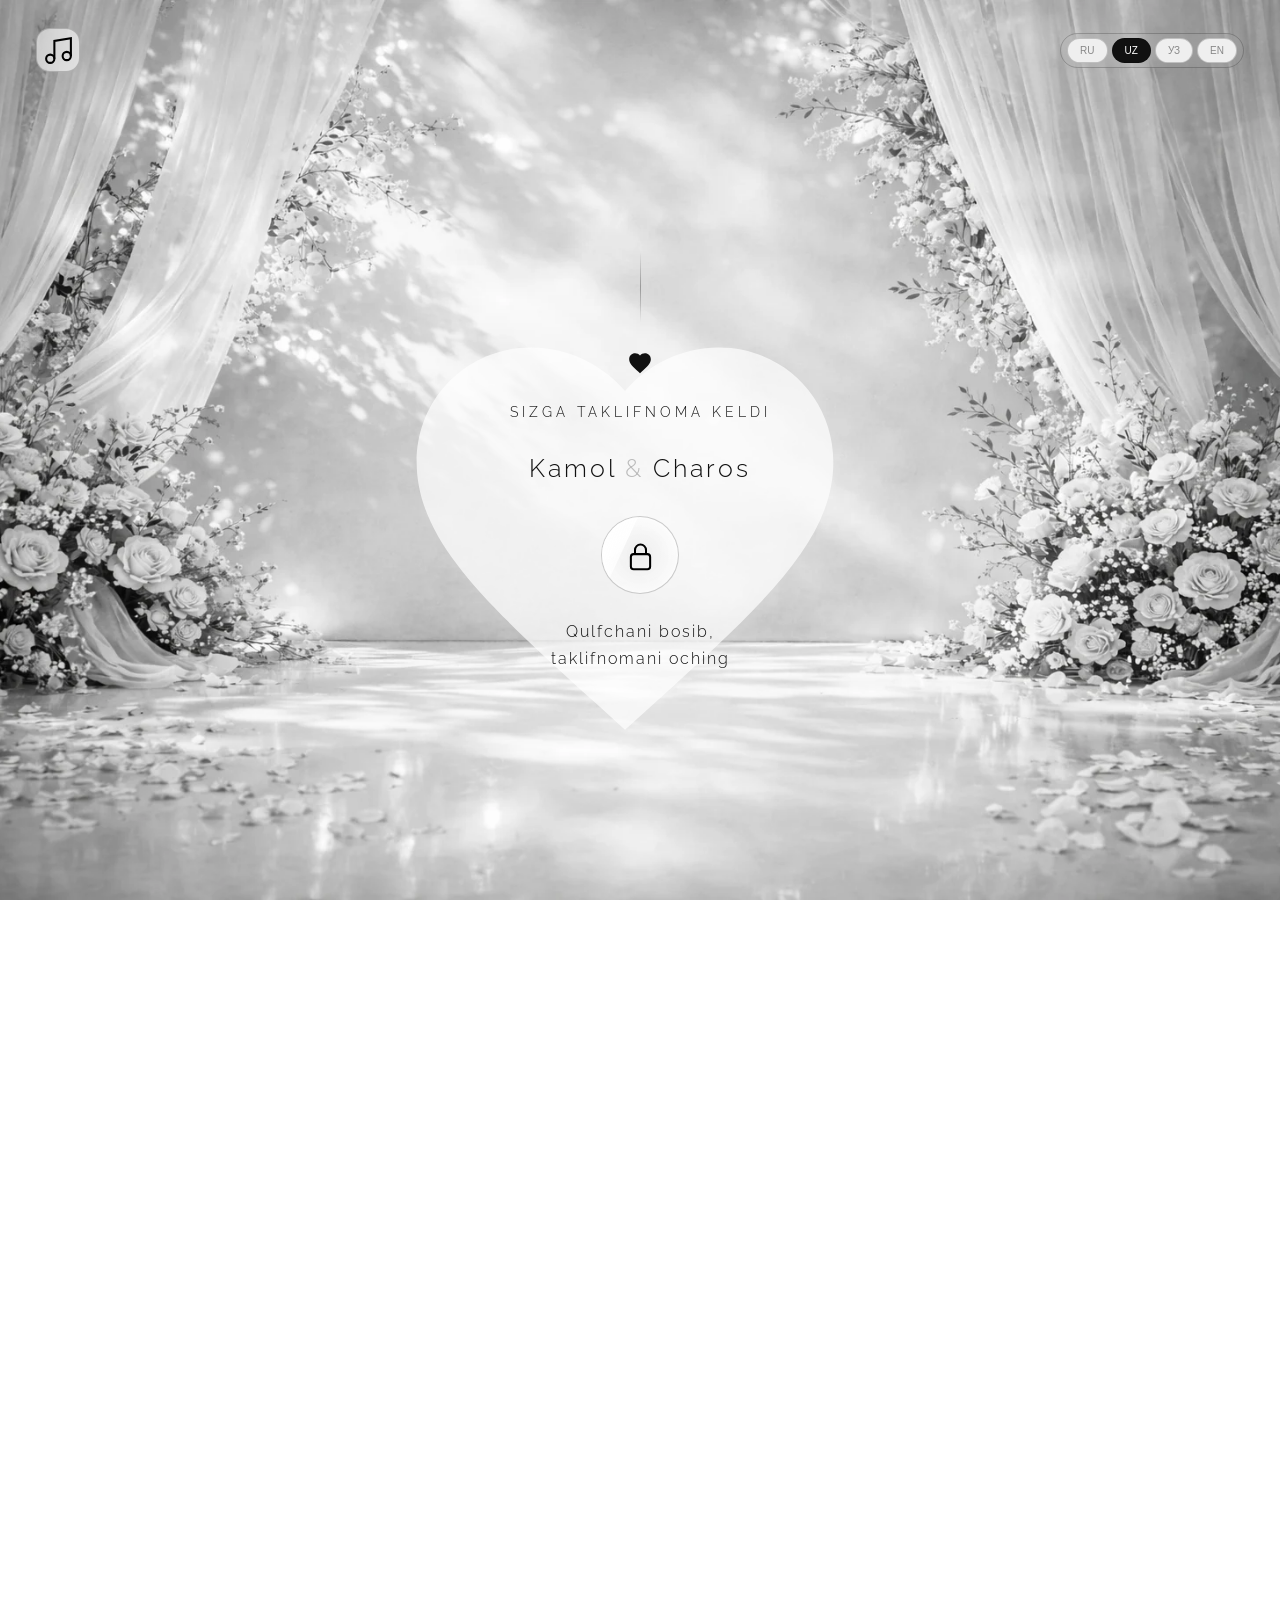
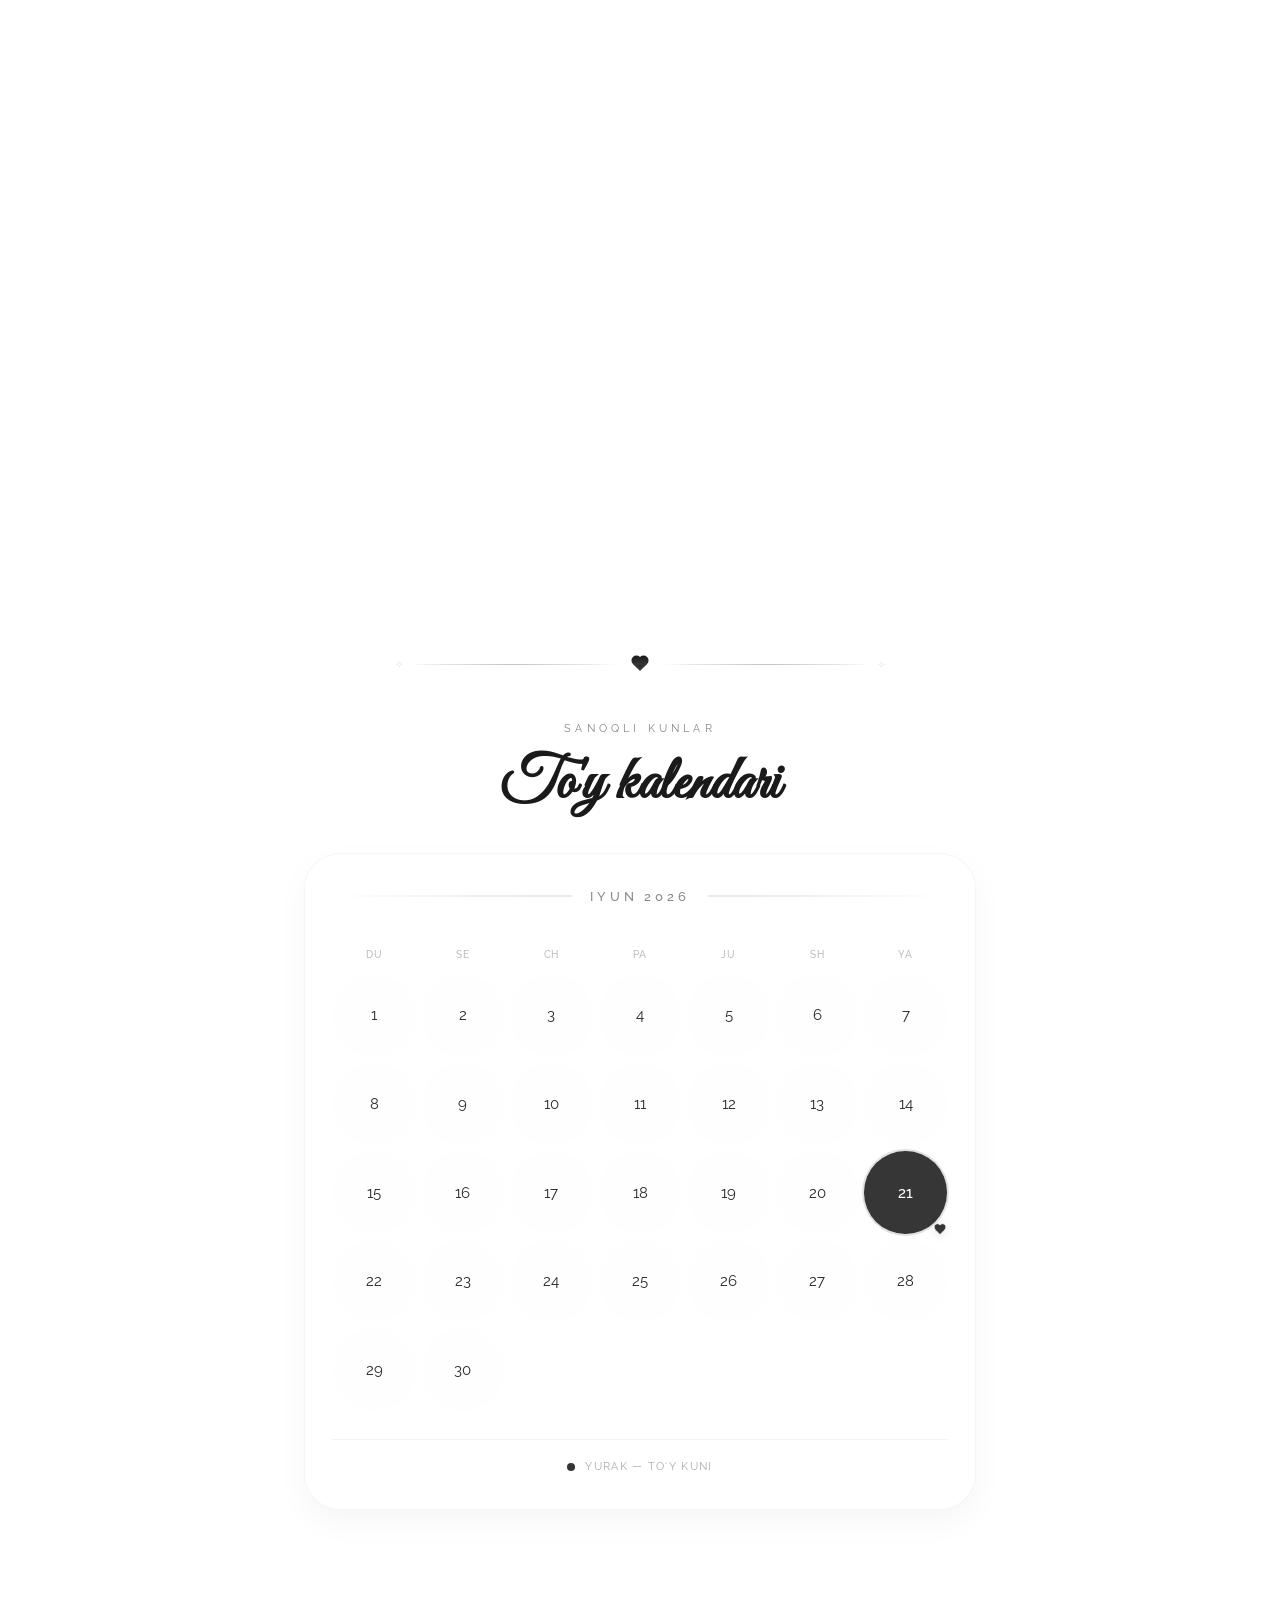
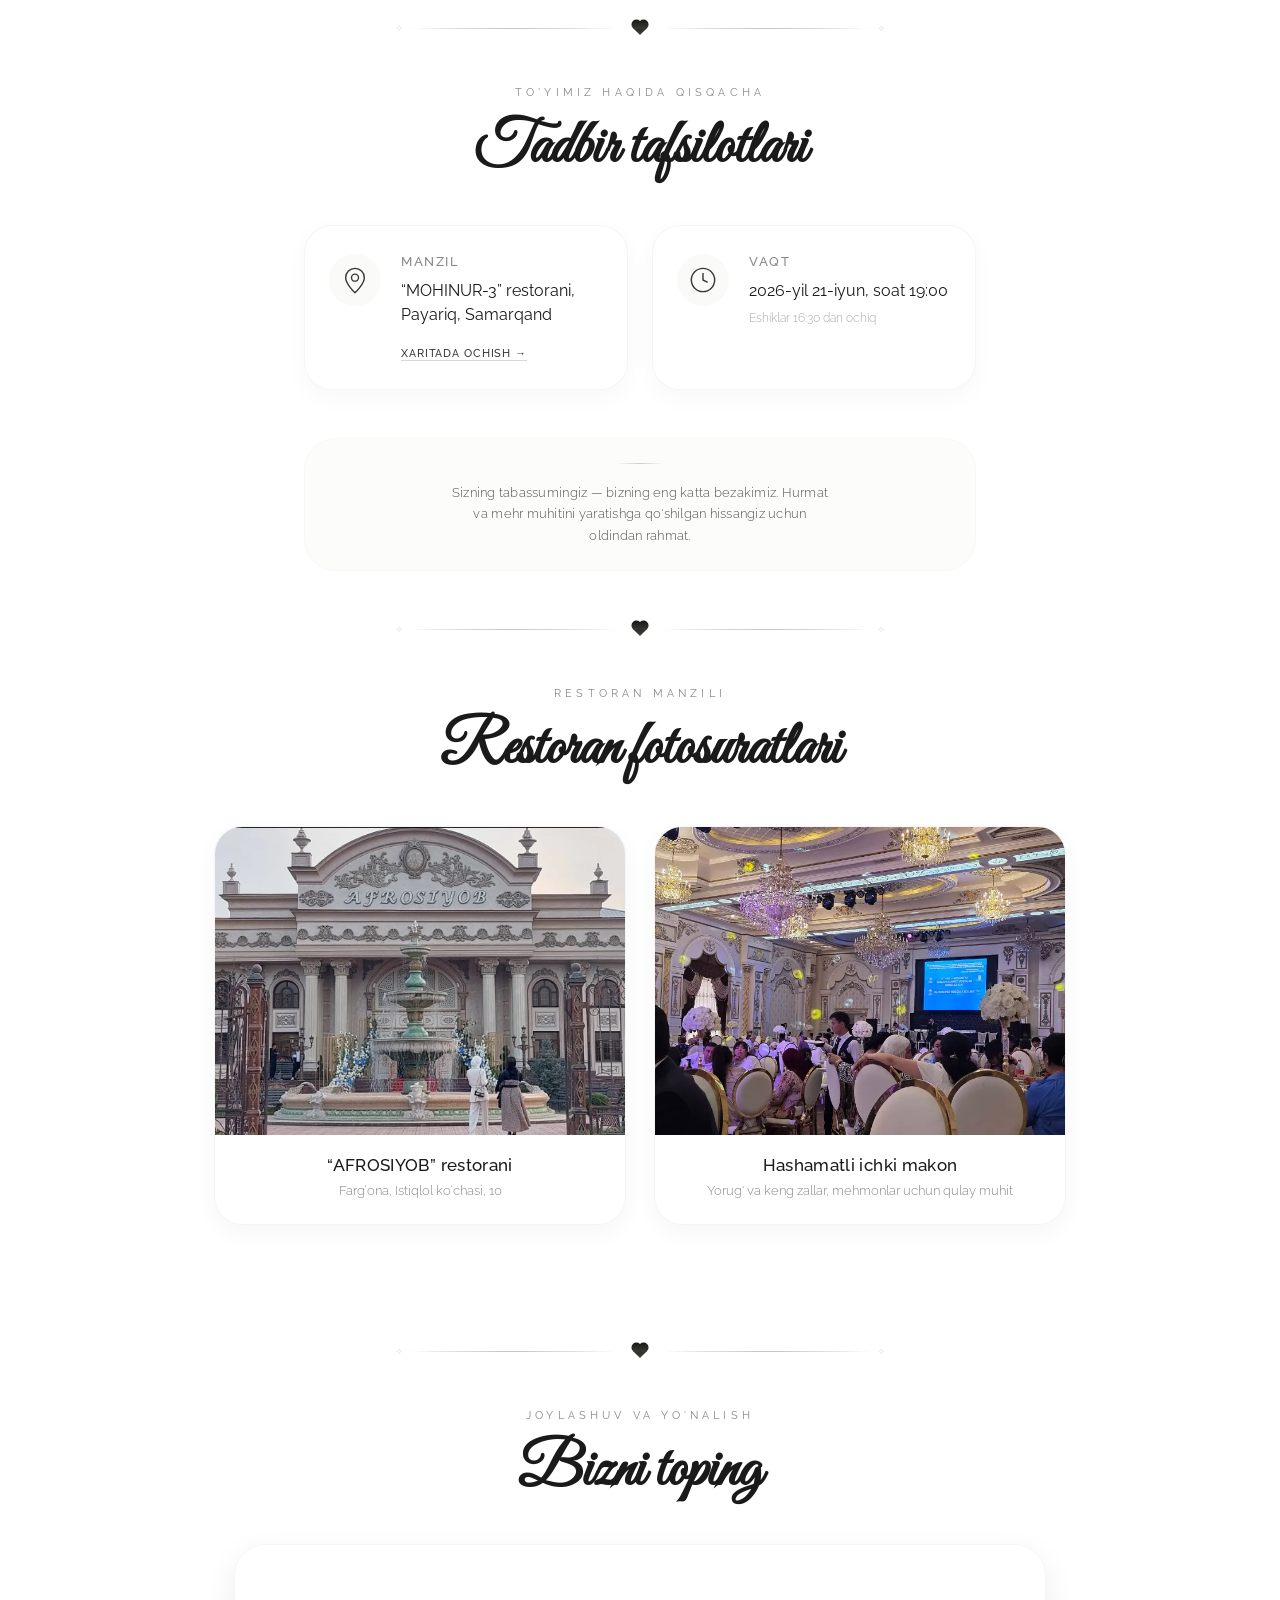
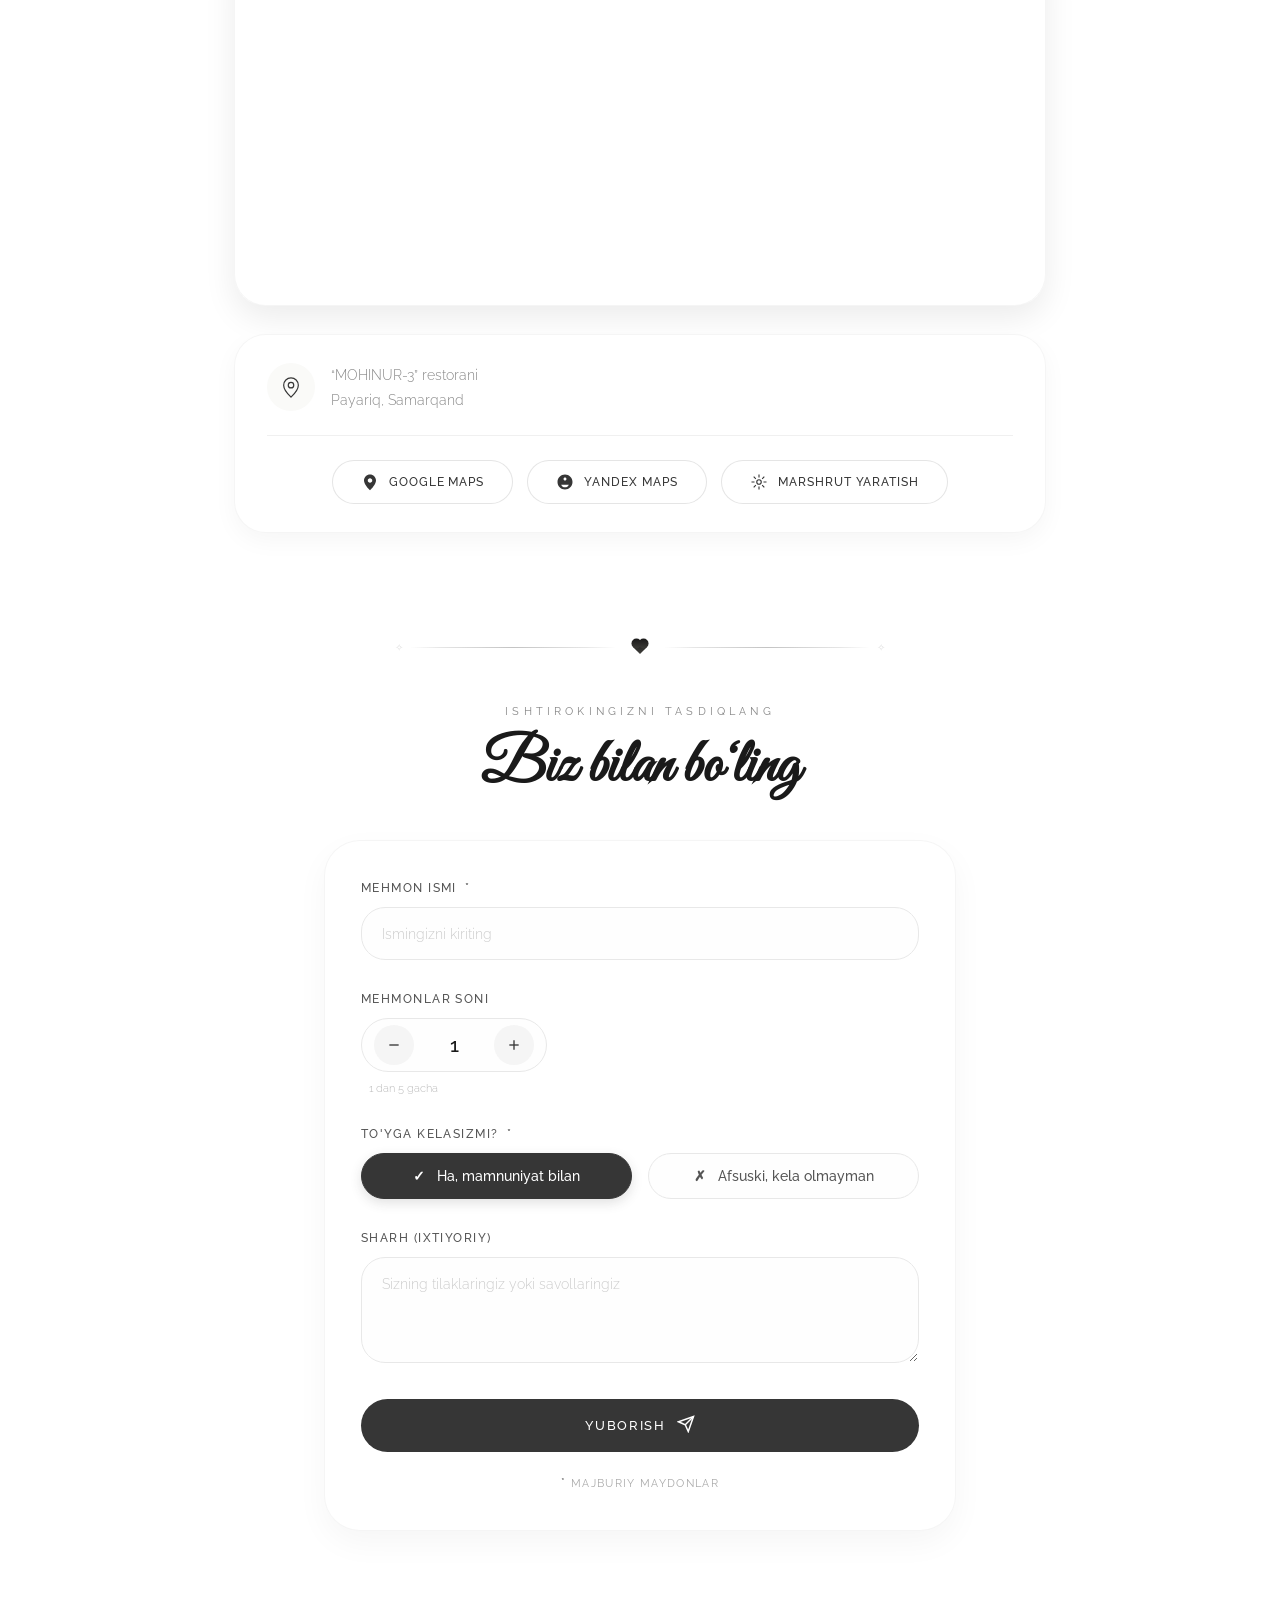
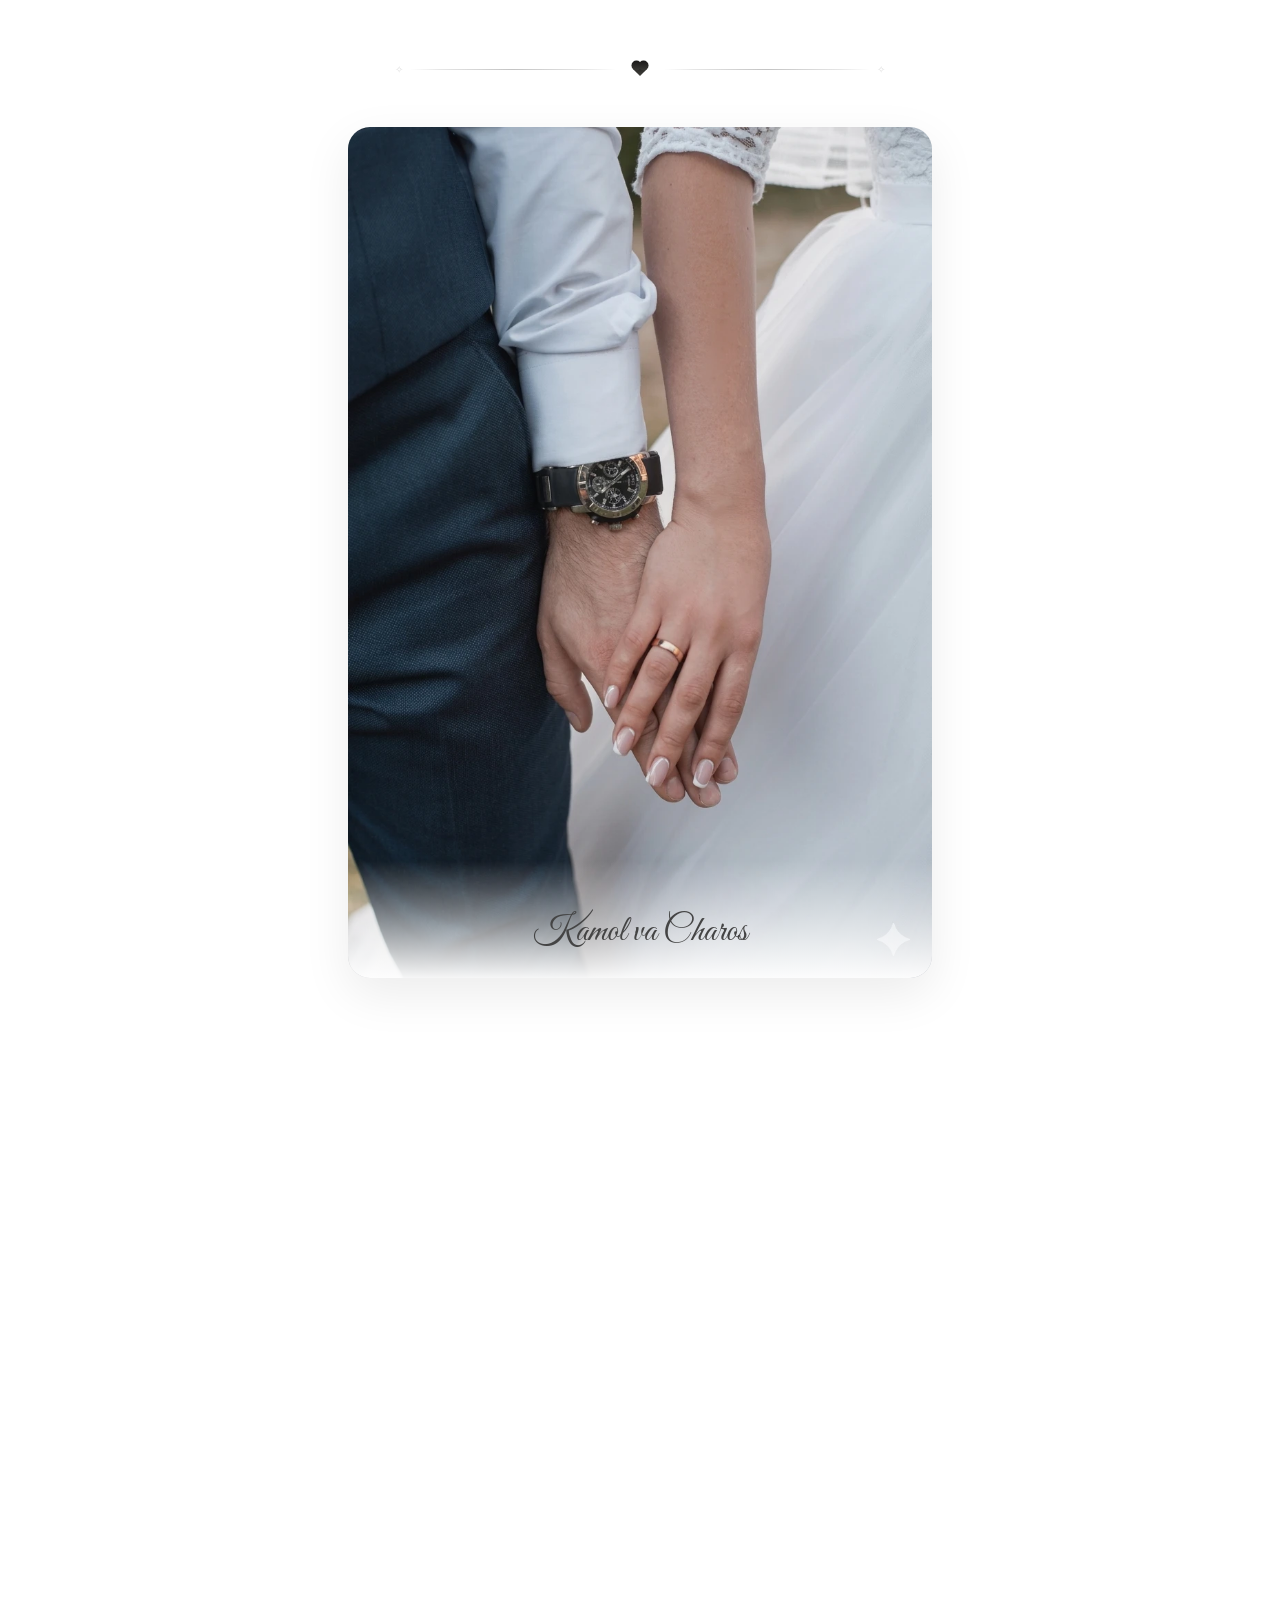
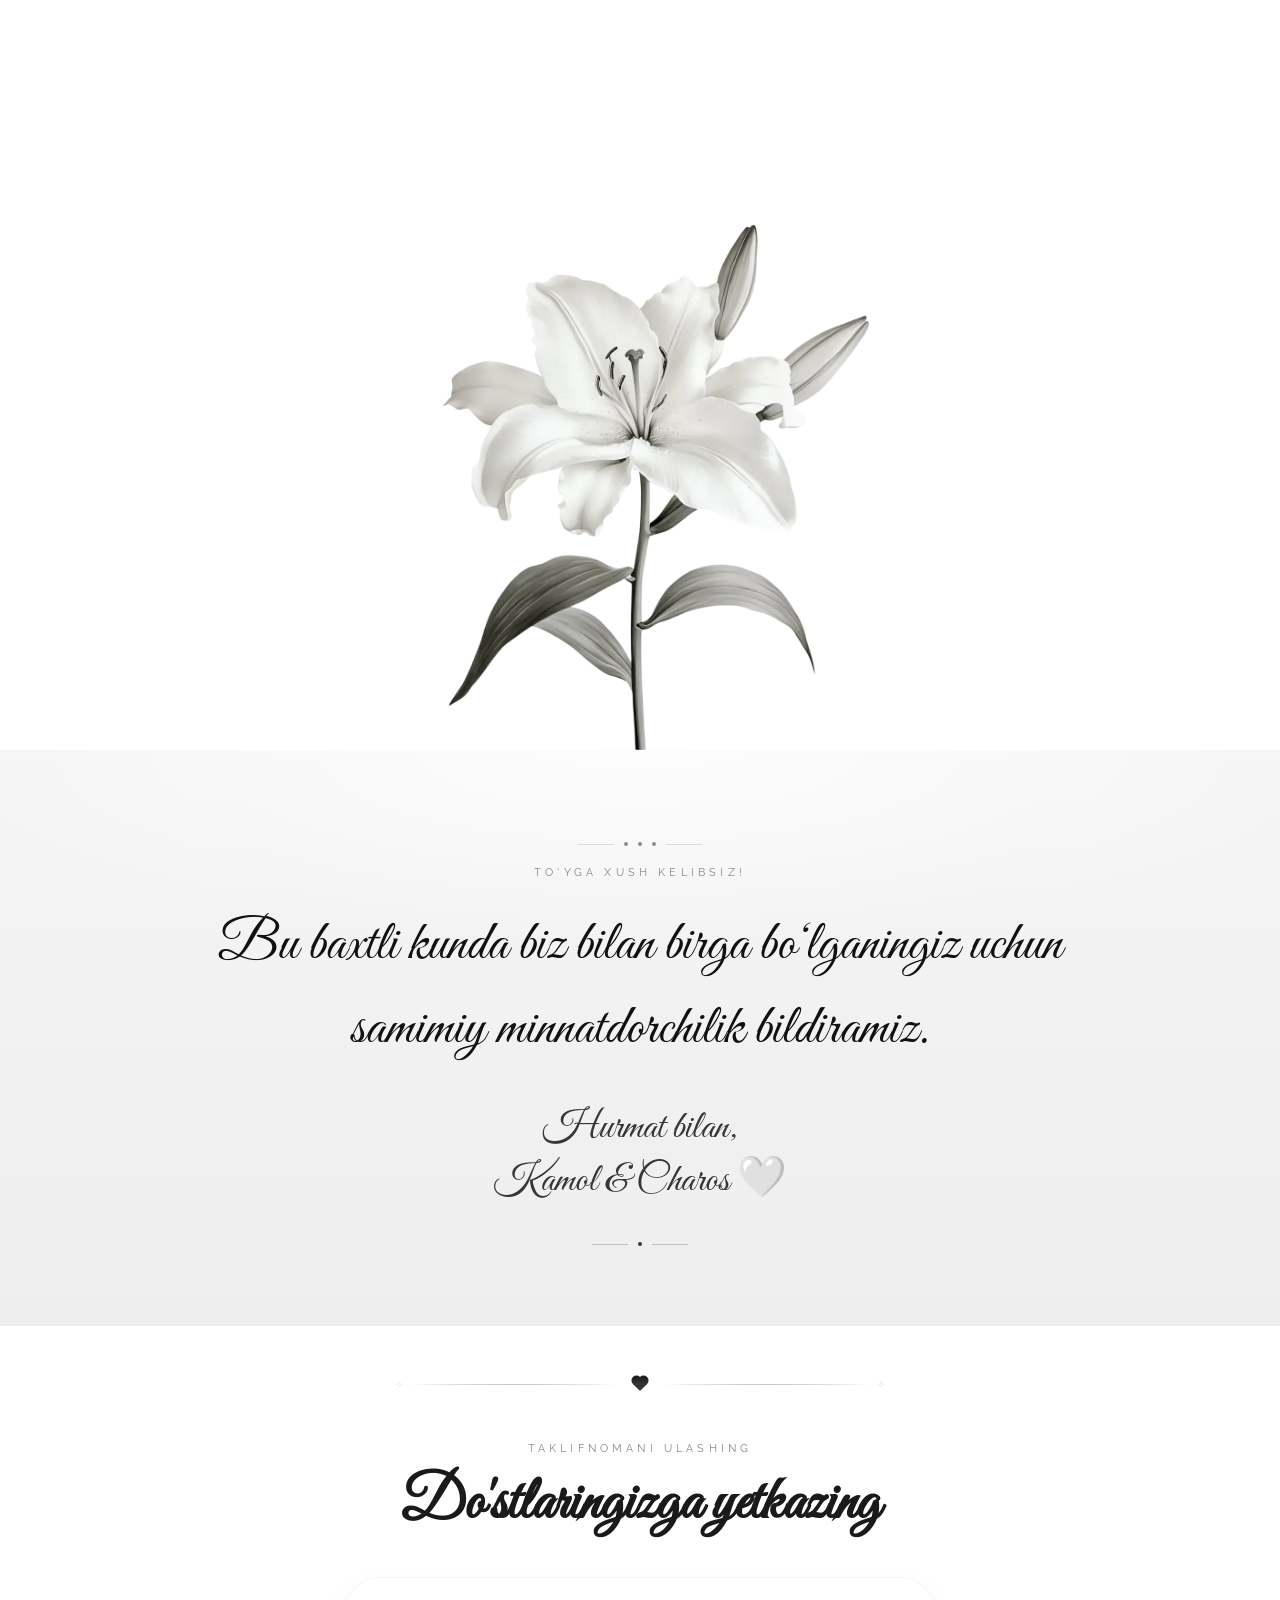
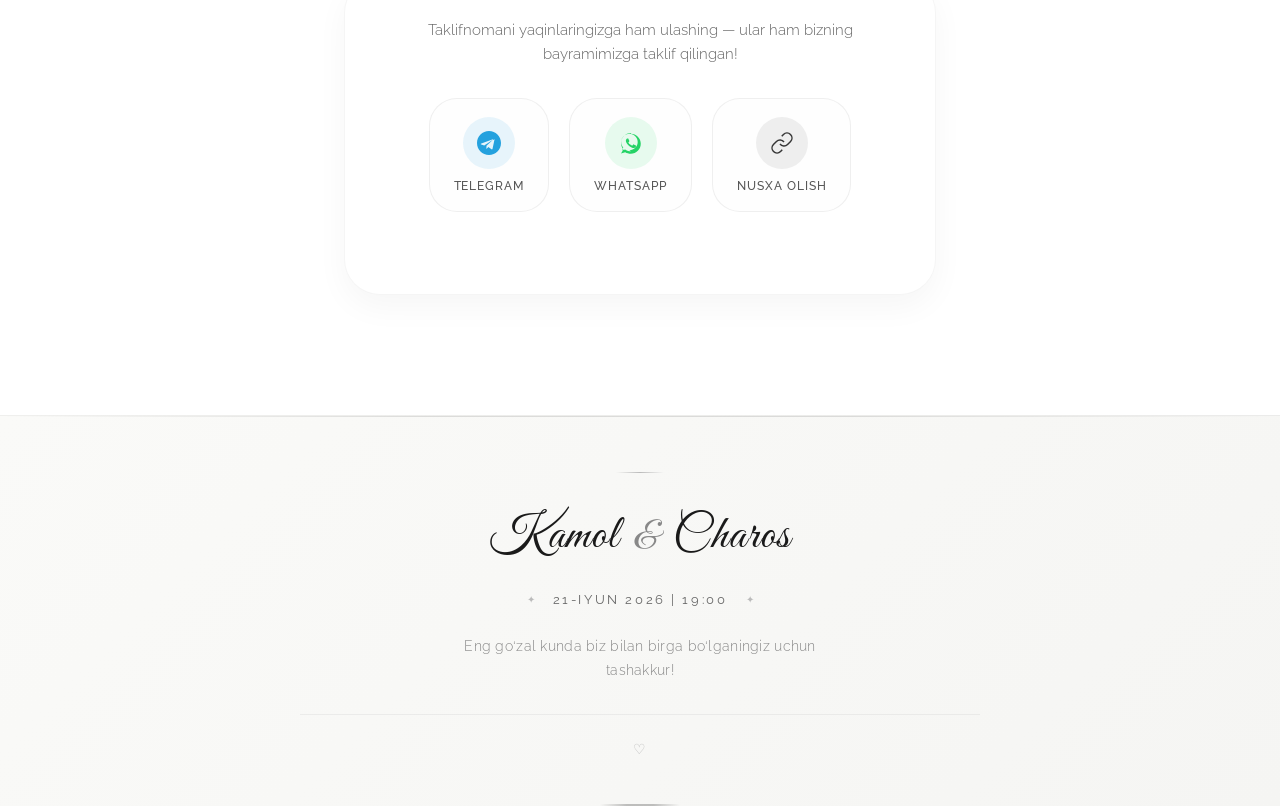
==== commit 981bbe78: "Update invitation time from 17:00 to 19:00" ====
--- a/momento.uz/wedding/12/index.html
+++ b/momento.uz/wedding/12/index.html
@@ -114,7 +114,7 @@
         <div class="thread thread-3"></div>
         <div class="thread thread-4"></div>
         <div class="hero-inner">
-            <span class="hero-eyebrow"><span class="heros1">To‘yga taklifnoma</span> <span>·</span> <span class="heros2">21-iyun 2026 | 17:00</span></span>
+            <span class="hero-eyebrow"><span class="heros1">To‘yga taklifnoma</span> <span>·</span> <span class="heros2">21-iyun 2026 | 19:00</span></span>
             <div class="hero-names">
                 <em>Kamol</em>
                 <span class="hero-amp">&amp;</span>
@@ -287,7 +287,7 @@
                 </div>
                 <div class="detail-content">
                     <h3 class="detail-title detcd6">Vaqt</h3>
-                    <p class="detail-text detcd7">2026-yil 21-iyun, soat 17:00</p>
+                    <p class="detail-text detcd7">2026-yil 21-iyun, soat 19:00</p>
                     <p class="detail-note detcd8">Eshiklar 16:30 dan ochiq</p>
                 </div>
             </div>
@@ -693,7 +693,7 @@
             <!-- Date -->
             <div class="footer-date">
                 <span class="date-icon">✦</span>
-                <span class="date-text date11">21-iyun 2026 | 17:00</span>
+                <span class="date-text date11">21-iyun 2026 | 19:00</span>
                 <span class="date-icon">✦</span>
             </div>
 
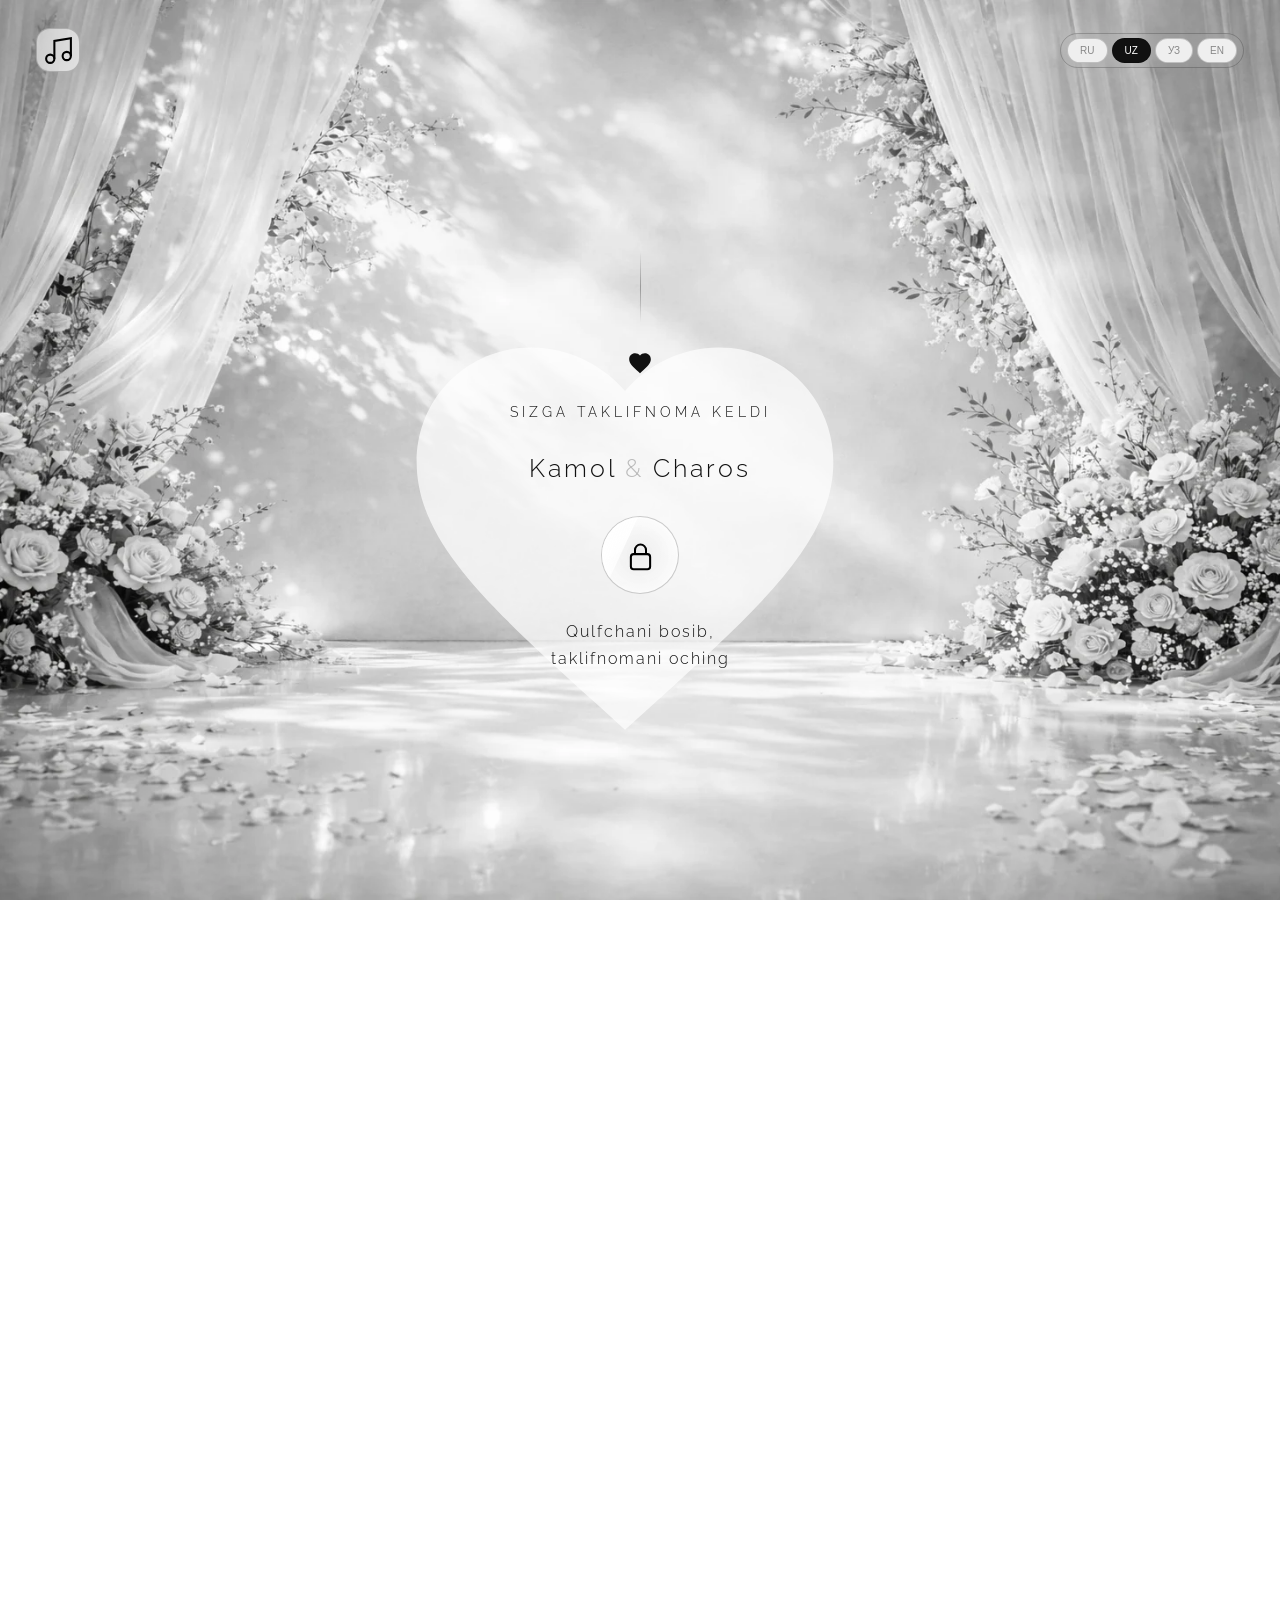
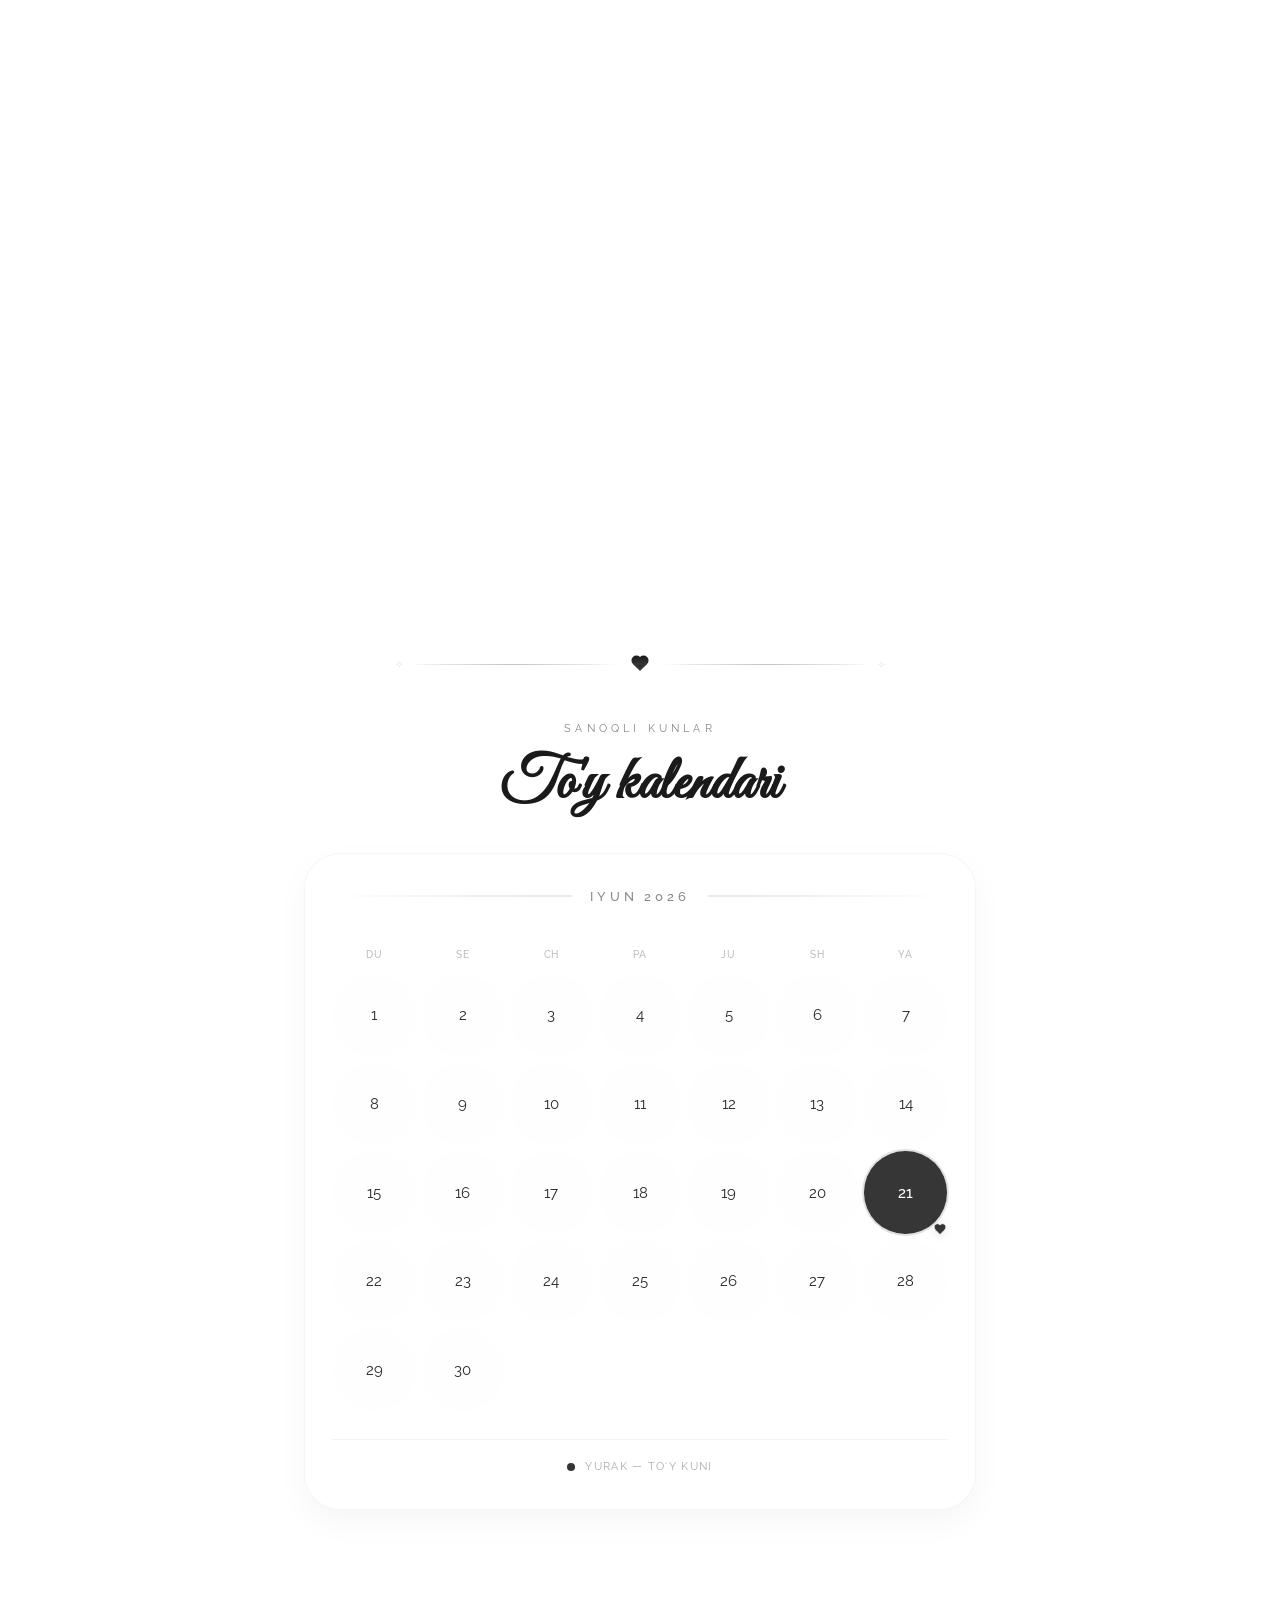
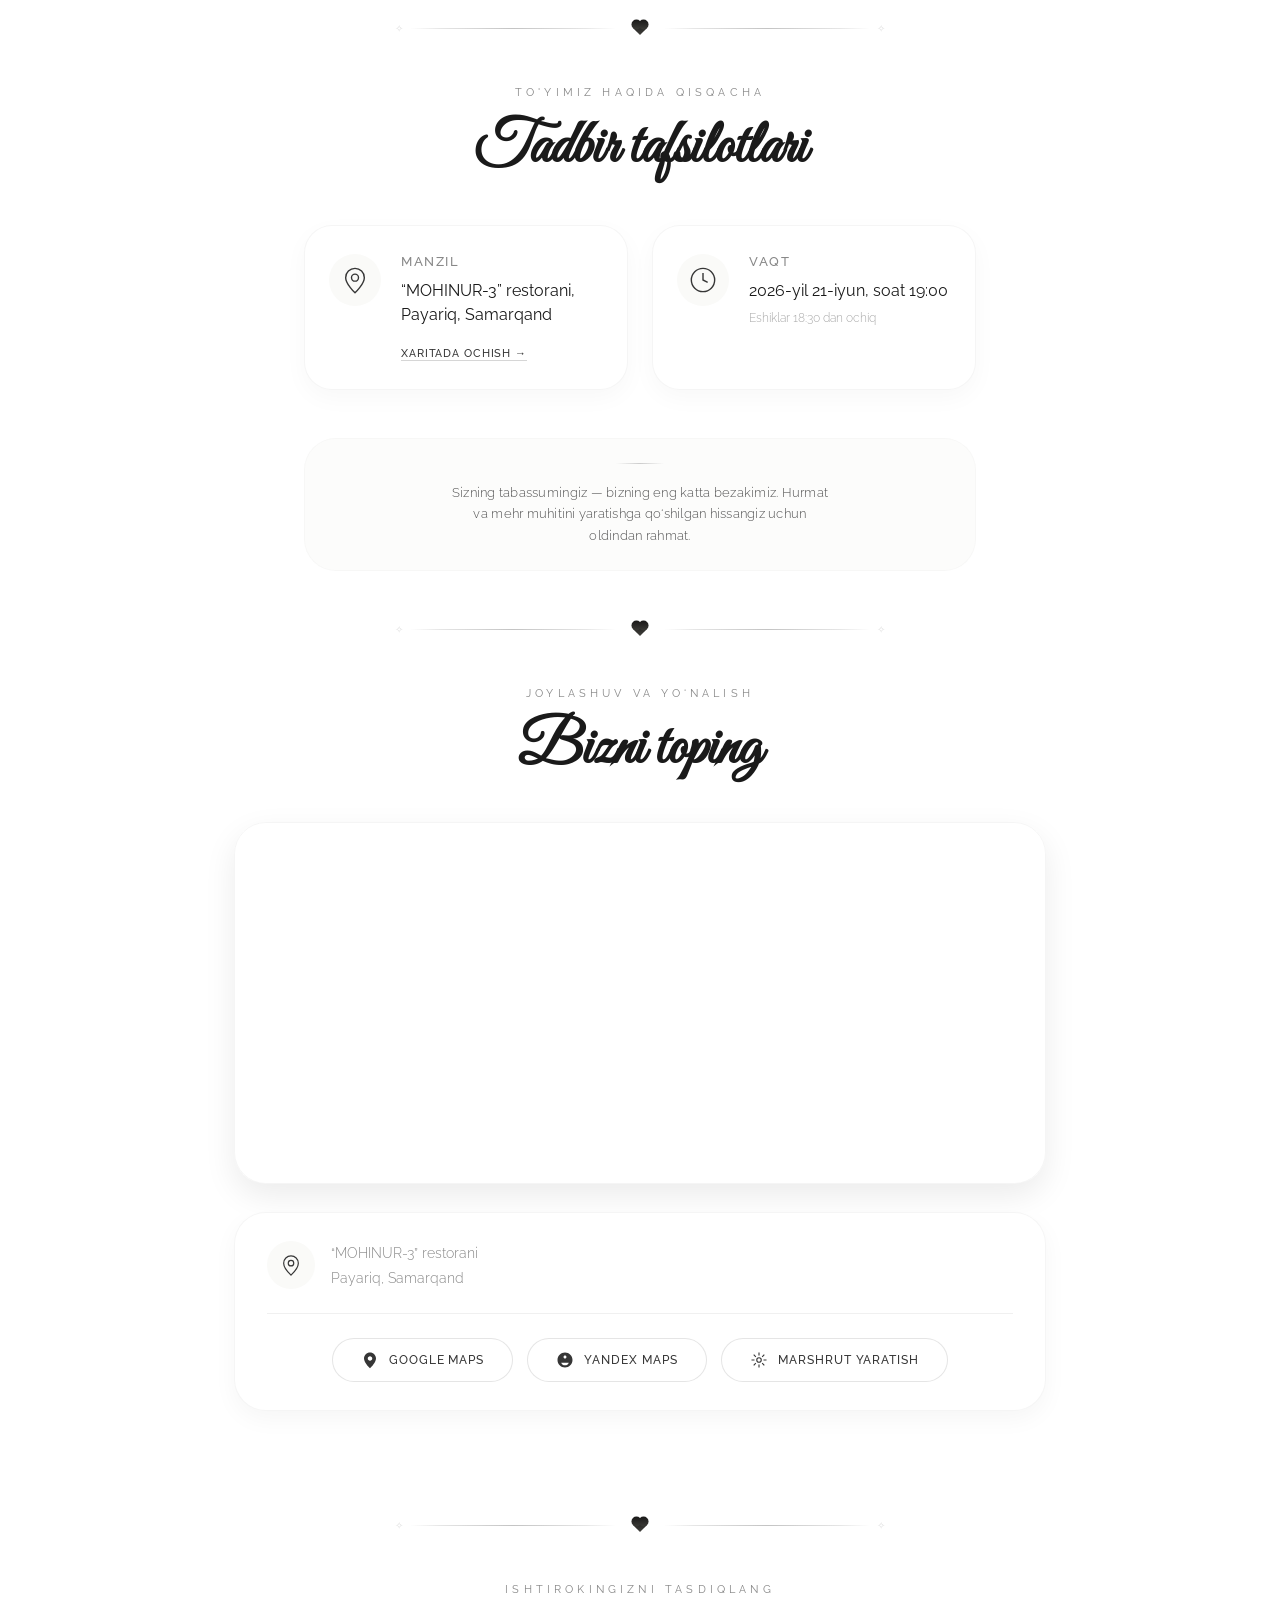
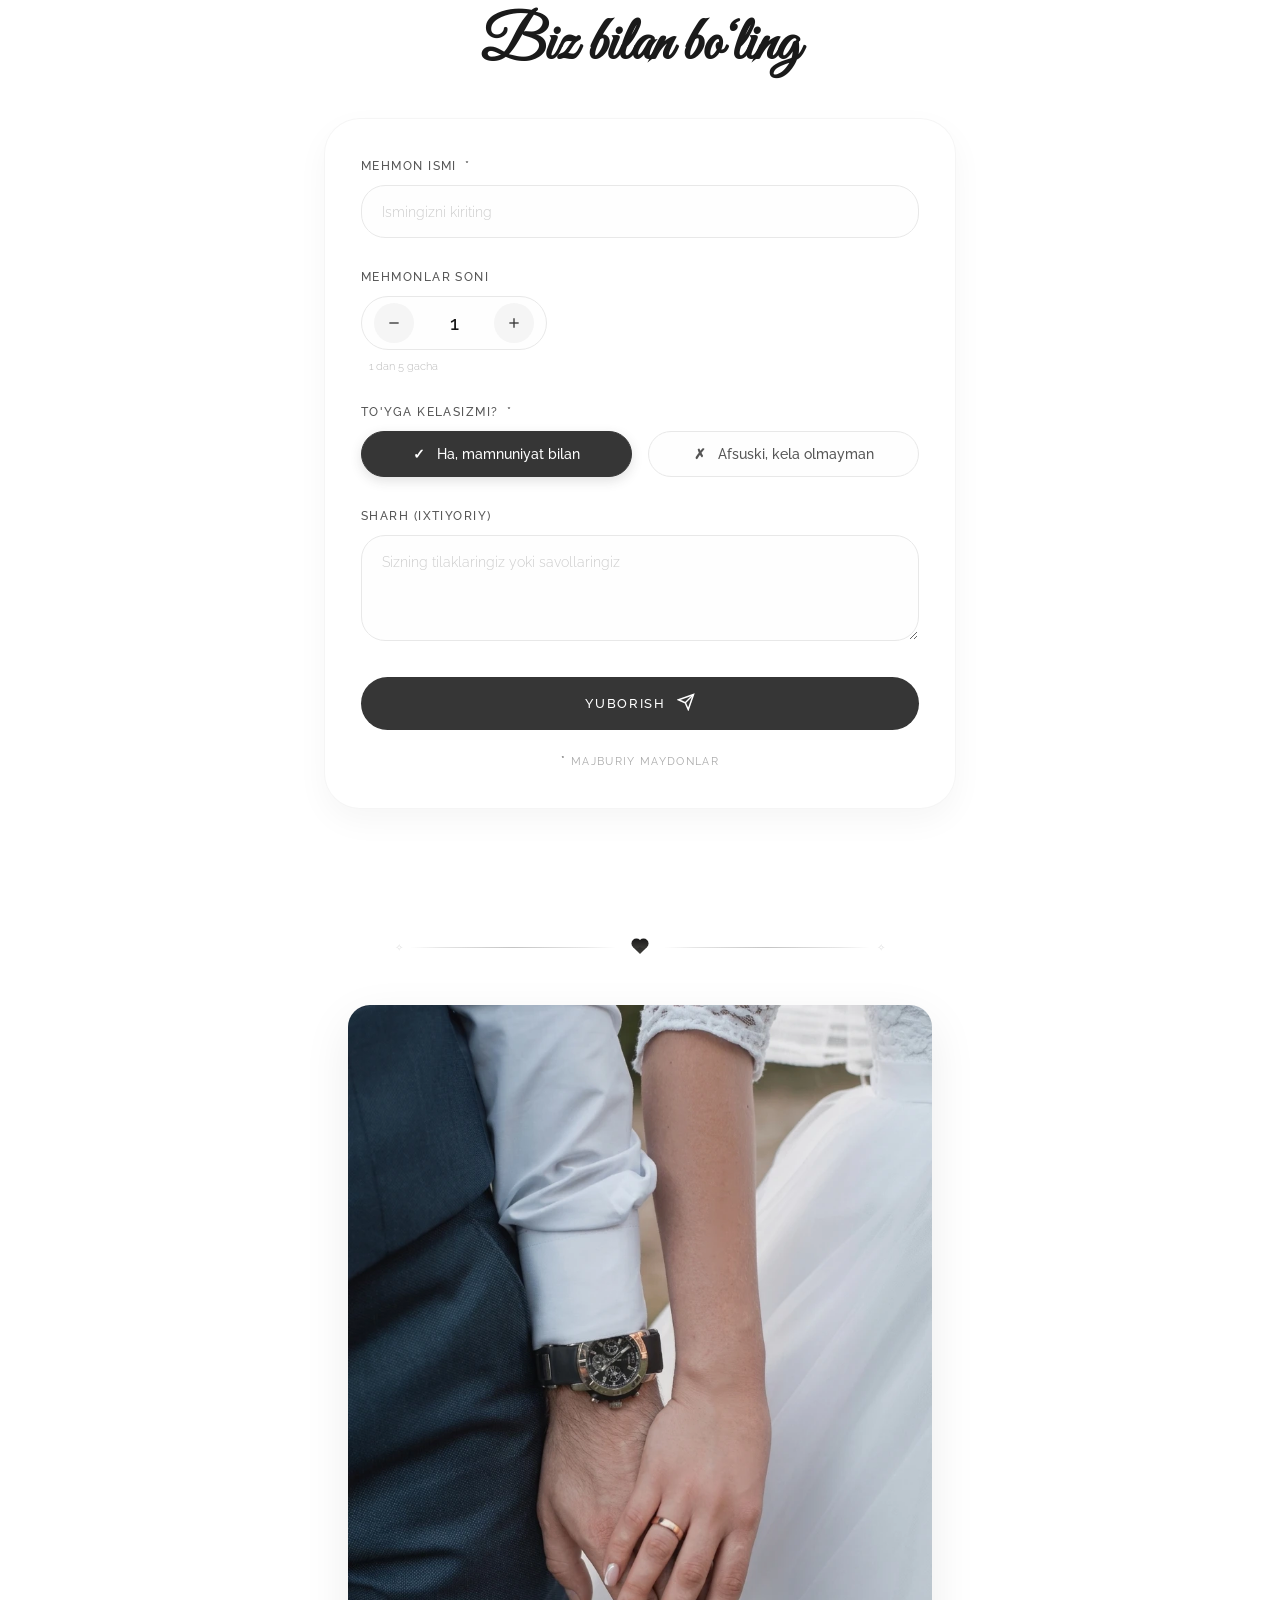
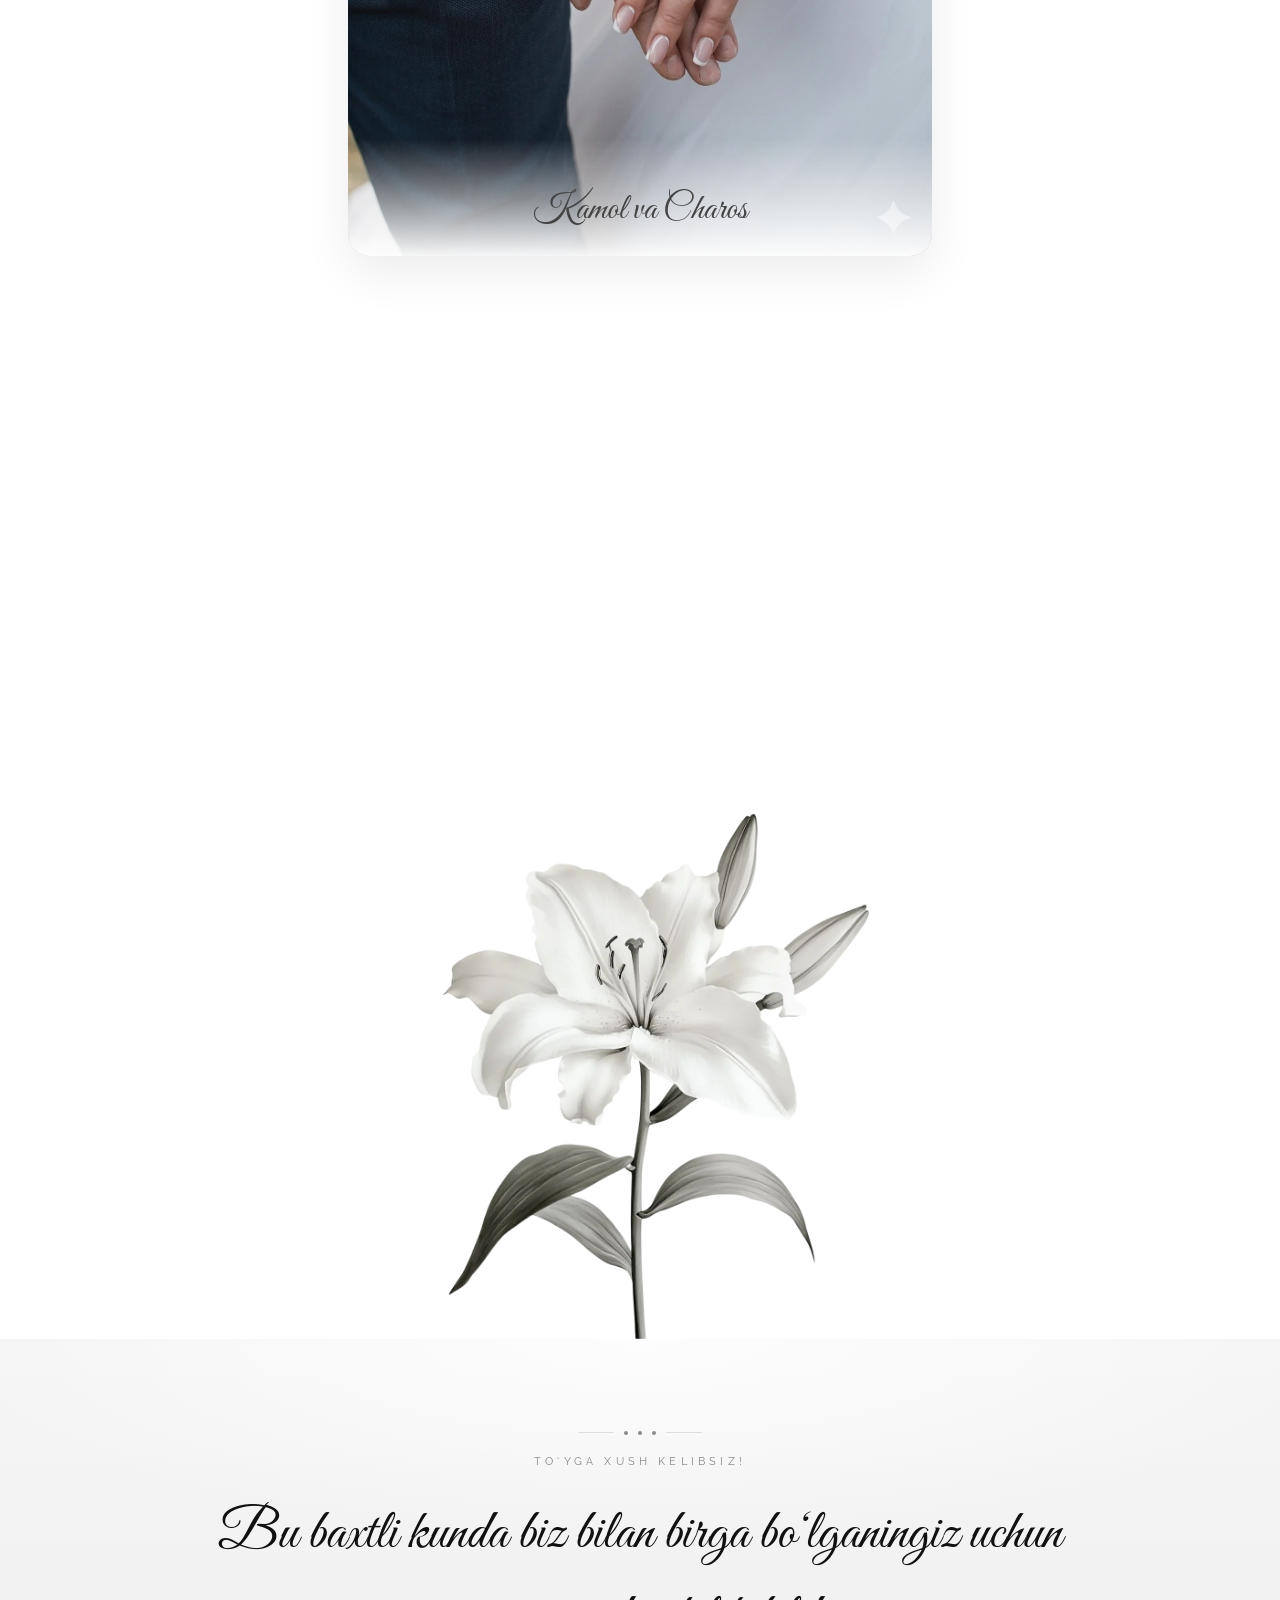
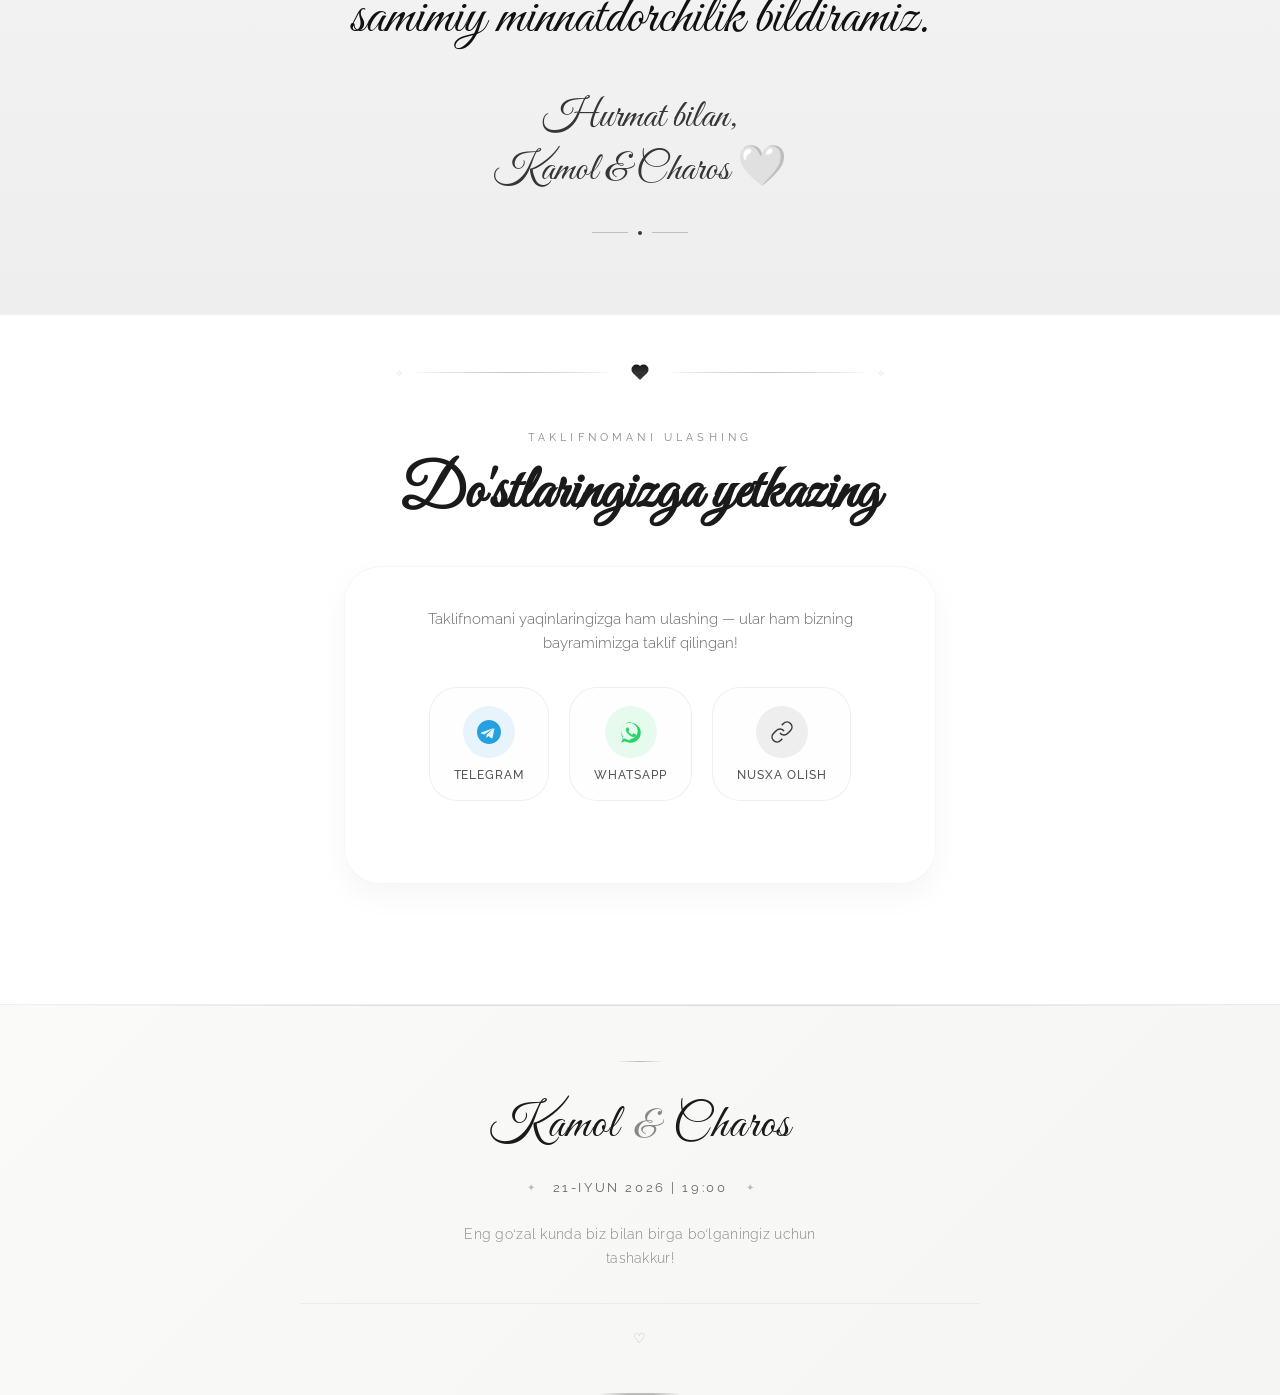
==== commit ed8fb35e: "update" ====
--- a/momento.uz/wedding/12/index.html
+++ b/momento.uz/wedding/12/index.html
@@ -46,9 +46,9 @@
 <body class="overflowH">
 
     <video class="hero-video" id="heroVideo" autoplay muted loop playsinline>
-    <source src="https://cdn.pixabay.com/video/2022/08/01/126184-735726284_large.mp4" type="video/mp4">
-        <source src="https://dl.dropbox.com/scl/fi/aqup53mxqxord9wbpq5js/whitefabric-2.mp4?rlkey=4qlyyhyaiezk3vm13n6t2w2je&st=e4sdlfdb&raw=1" type="video/mp4">
-</video>
+        <source src="https://cdn.pixabay.com/video/2022/08/01/126184-735726284_large.mp4" type="video/mp4">
+        <source src="https://dl.dropbox.com/scl/fi/aqup53mxqxord9wbpq5js/whitefabric-2.mp4?rlkey=4qlyyhyaiezk3vm13n6t2w2je&raw=1" type="video/mp4">
+    </video>
     <div class="hero-overlay"></div>
 
     <div class="unlock-header">
@@ -288,7 +288,7 @@
                 <div class="detail-content">
                     <h3 class="detail-title detcd6">Vaqt</h3>
                     <p class="detail-text detcd7">2026-yil 21-iyun, soat 19:00</p>
-                    <p class="detail-note detcd8">Eshiklar 16:30 dan ochiq</p>
+                    <p class="detail-note detcd8">Eshiklar 18:30 dan ochiq</p>
                 </div>
             </div>
         </div>
@@ -299,62 +299,6 @@
             <p class="detcd14">Sizning tabassumingiz — bizning eng katta bezakimiz. Hurmat va mehr muhitini yaratishga qo‘shilgan hissangiz uchun oldindan rahmat.</p>
         </div>
     </section>
-
-    <section class="gallery-section fade-in">
-        <div class="divider fade-in">
-            <div class="dv-line"></div>
-            <div class="dv-gem"></div>
-            <div class="dv-line"></div>
-        </div>
-        <div class="fade-in">
-            <span class="tag galler1">RESTORAN MANZILI</span>
-            <h2 class="sec-title galler2">Restoran fotosuratlari</h2>
-        </div>
-
-        <div class="gallery-grid fade-in">
-            <!-- Tashqi ko'rinish -->
-            <div class="gallery-card exterior">
-                <div class="gallery-image">
-                    <img src="a.webp" alt="Restoran tashqi ko'rinishi">
-                    <div class="gallery-overlay">
-                        <span class="gallery-label galler3">Tashqi ko'rinish</span>
-                        <div class="gallery-icon">
-                            <svg width="24" height="24" viewBox="0 0 24 24" fill="none" stroke="currentColor" stroke-width="1.2">
-                            <path d="M1 12s4-8 11-8 11 8 11 8-4 8-11 8-11-8-11-8z"/>
-                            <circle cx="12" cy="12" r="3"/>
-                        </svg>
-                        </div>
-                    </div>
-                </div>
-                <div class="gallery-caption">
-                    <h4 class="galler4">“AFROSIYOB” restorani</h4>
-                    <p class="galler5">Fargʻona, Istiqlol koʻchasi, 10</p>
-                </div>
-            </div>
-
-            <!-- Ichki makon -->
-            <div class="gallery-card interior">
-                <div class="gallery-image">
-                    <img src="c.webp" alt="Restoran ichki makoni">
-                    <div class="gallery-overlay">
-                        <span class="gallery-label galler6">Ichki makon</span>
-                        <div class="gallery-icon">
-                            <svg width="24" height="24" viewBox="0 0 24 24" fill="none" stroke="currentColor" stroke-width="1.2">
-                            <rect x="3" y="3" width="18" height="18" rx="2"/>
-                            <line x1="9" y1="3" x2="9" y2="21"/>
-                            <line x1="15" y1="3" x2="15" y2="21"/>
-                        </svg>
-                        </div>
-                    </div>
-                </div>
-                <div class="gallery-caption">
-                    <h4 class="galler7">Hashamatli ichki makon</h4>
-                    <p class="galler8">Yorug‘ va keng zallar, mehmonlar uchun qulay muhit</p>
-                </div>
-            </div>
-        </div>
-    </section>
-
 
     <section class="location-section fade-in">
         <div class="divider fade-in">
@@ -395,7 +339,7 @@
                 </svg>
                 Google Maps
             </a>
-                <a href="https://maps.app.goo.gl/nKrDkTeNg6EaMfSt6" target="_blank" class="map-btn yandex-btn">
+                <a href="https://yandex.uz/maps/-/CPCpr2Ya" target="_blank" class="map-btn yandex-btn">
                 <svg width="18" height="18" viewBox="0 0 24 24" fill="currentColor">
                     <path d="M12 2C6.48 2 2 6.48 2 12s4.48 10 10 10 10-4.48 10-10S17.52 2 12 2zm0 4c1.1 0 2 .9 2 2s-.9 2-2 2-2-.9-2-2 .9-2 2-2zm0 13c-2.33 0-4.31-1.46-5.11-3.5h10.22c-.8 2.04-2.78 3.5-5.11 3.5z"/>
                 </svg>
@@ -542,18 +486,7 @@
             <h2 class="sec-title gift22">Mehmonlarga iltimoslar</h2>
             <div class="gift-card-single">
                 <p class="gift-text gift33">Biz uchun eng muhimi — sizning to‘y oqshomida yonimizda bo‘lishingiz. E’tiboringiz va ishtirokingizni chin qalbdan qadrlaymiz!</p>
-                <p class="gift-text gift44">Agar bizni yanada xursand qilmoqchi bo‘lsangiz, yosh oilamizga ko‘rsatgan e’tiboringizni konvert shaklida bildirsangiz, bundan benihoya mamnun bo‘lamiz.</p><br>
-                <p class="gift-text gift55">Hurmatli mehmonlar!</p>
-                <p class="gift-text gift66">Raqs vaqtida pul qistirmasligingizni iltimos qilamiz. Sizning samimiy tabassumingiz va ezgu tilaklaringiz biz uchun eng qimmatli hadyadir.</p>
-                <br>
-                <p class="gift-text gift77">Bayramimiz uchun maxsus Telegram guruhi tashkil etilgan. U yerda qo‘shimcha ma’lumotlar bilan tanishishingiz hamda to‘y kunidagi quvonchli lahzalarni foto va videolar orqali ulashishingiz mumkin.</p>
-                <div style="margin-top:28px;display:flex;justify-content:center;">
-                    <a href="https://t.me/momento_uz" target="_blank" style="display:inline-flex;align-items:center;gap:10px;background:#363636;color:#fff;font-family:'Raleway',sans-serif;font-size:12px;font-weight:400;letter-spacing:.2em;text-transform:uppercase;padding:14px 36px;border-radius:40px;text-decoration:none;box-shadow:0 4px 16px rgba(0,0,0,.15);"
-                        onmouseover="this.style.background='#111'" onmouseout="this.style.background='#363636'">
-                    <svg width="18" height="18" viewBox="0 0 24 24" fill="currentColor"><path d="M12 0C5.373 0 0 5.373 0 12s5.373 12 12 12 12-5.373 12-12S18.627 0 12 0zm5.562 8.248-2.016 9.502c-.148.659-.543.819-1.101.51l-3.045-2.24-1.469 1.414c-.163.163-.299.299-.612.299l.219-3.098 5.638-5.094c.246-.218-.053-.339-.381-.121L7.232 14.49 4.23 13.566c-.65-.204-.663-.65.136-.963l10.879-4.193c.541-.196 1.015.132.317.838z"/></svg>
-                    <span class="gift88">Telegramga o‘tish</span>
-                </a>
-                </div>
+                <p class="gift-text gift44">Agar bizni yanada xursand qilmoqchi bo‘lsangiz, yosh oilamizga ko‘rsatgan e’tiboringizni konvert shaklida bildirsangiz, bundan benihoya mamnun bo‘lamiz.</p>
             </div>
         </div>
     </div>
--- a/momento.uz/wedding/12/style.css
+++ b/momento.uz/wedding/12/style.css
@@ -108,6 +108,8 @@
     inset: 0;
     pointer-events: none;
     overflow: hidden;
+    opacity: 1; /* Make visible by default */
+    transition: opacity 1s ease;
 }
 
 .bokeh-orb {
